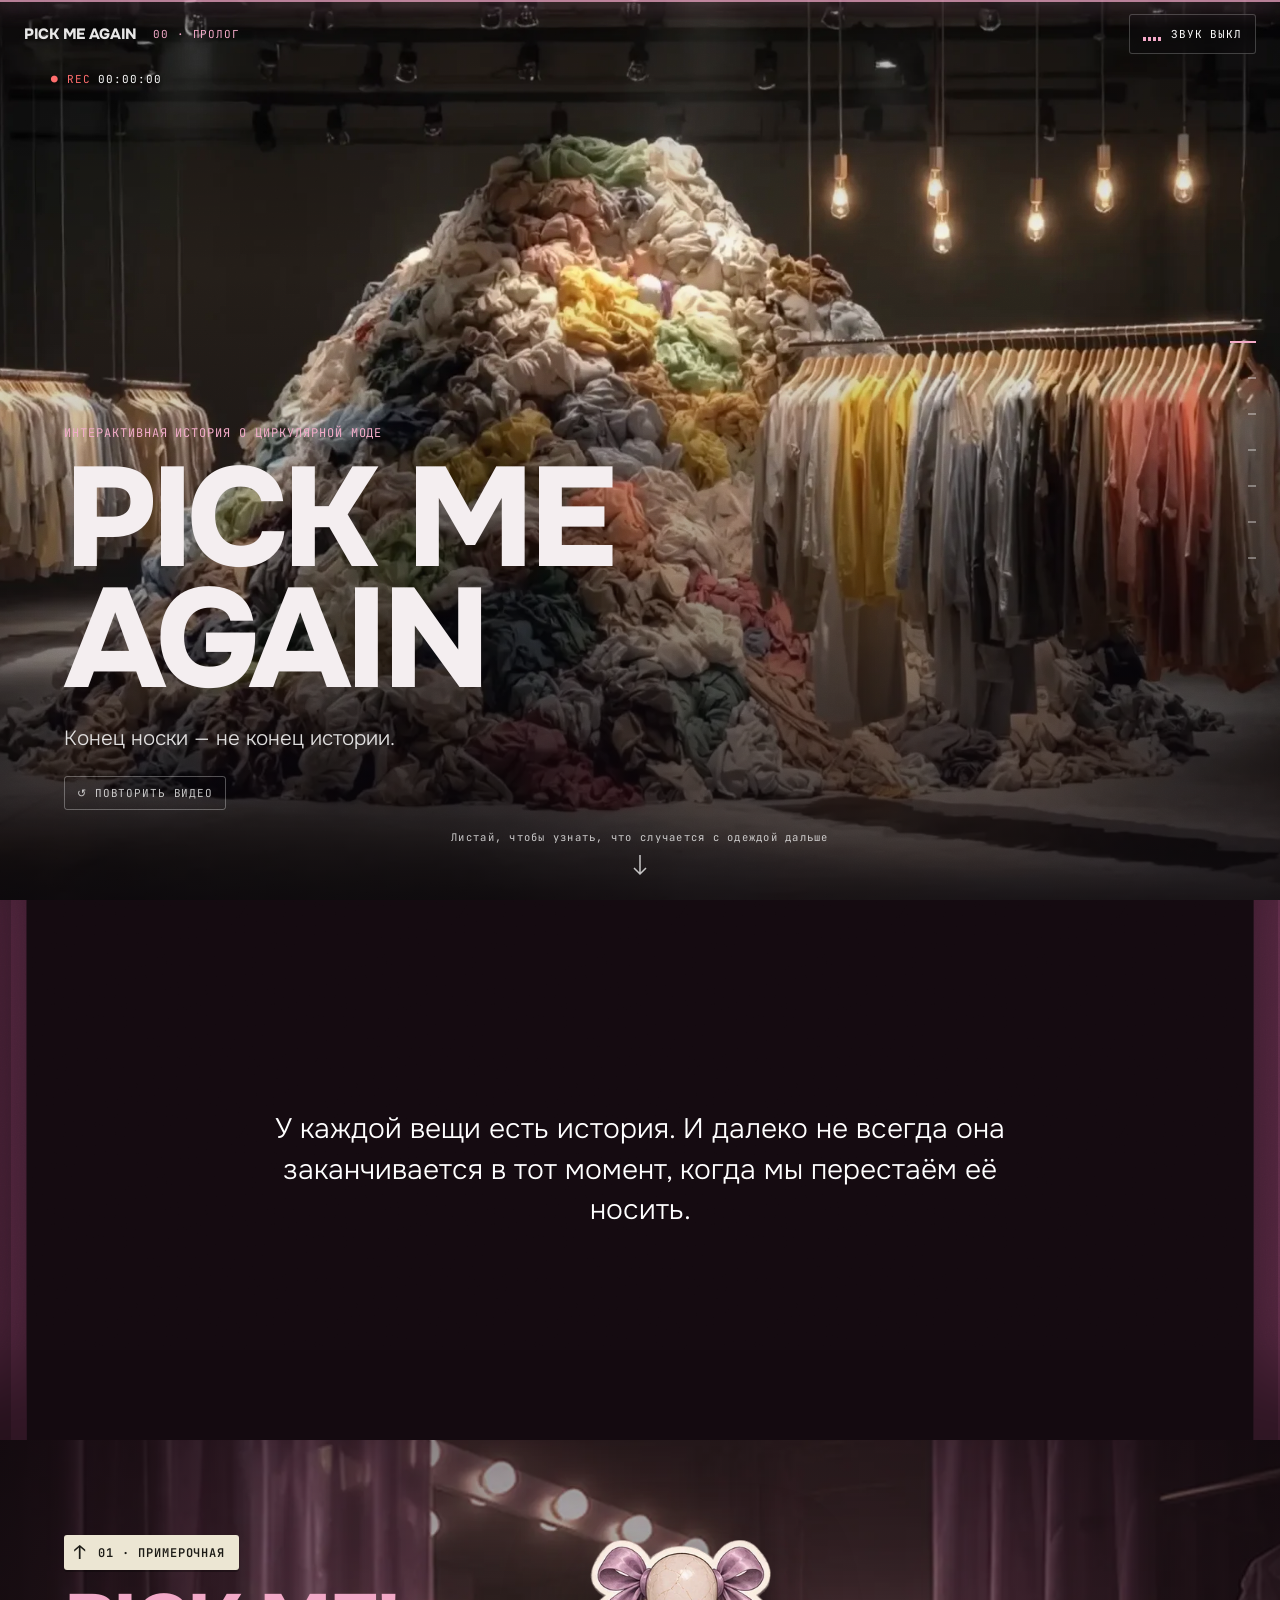
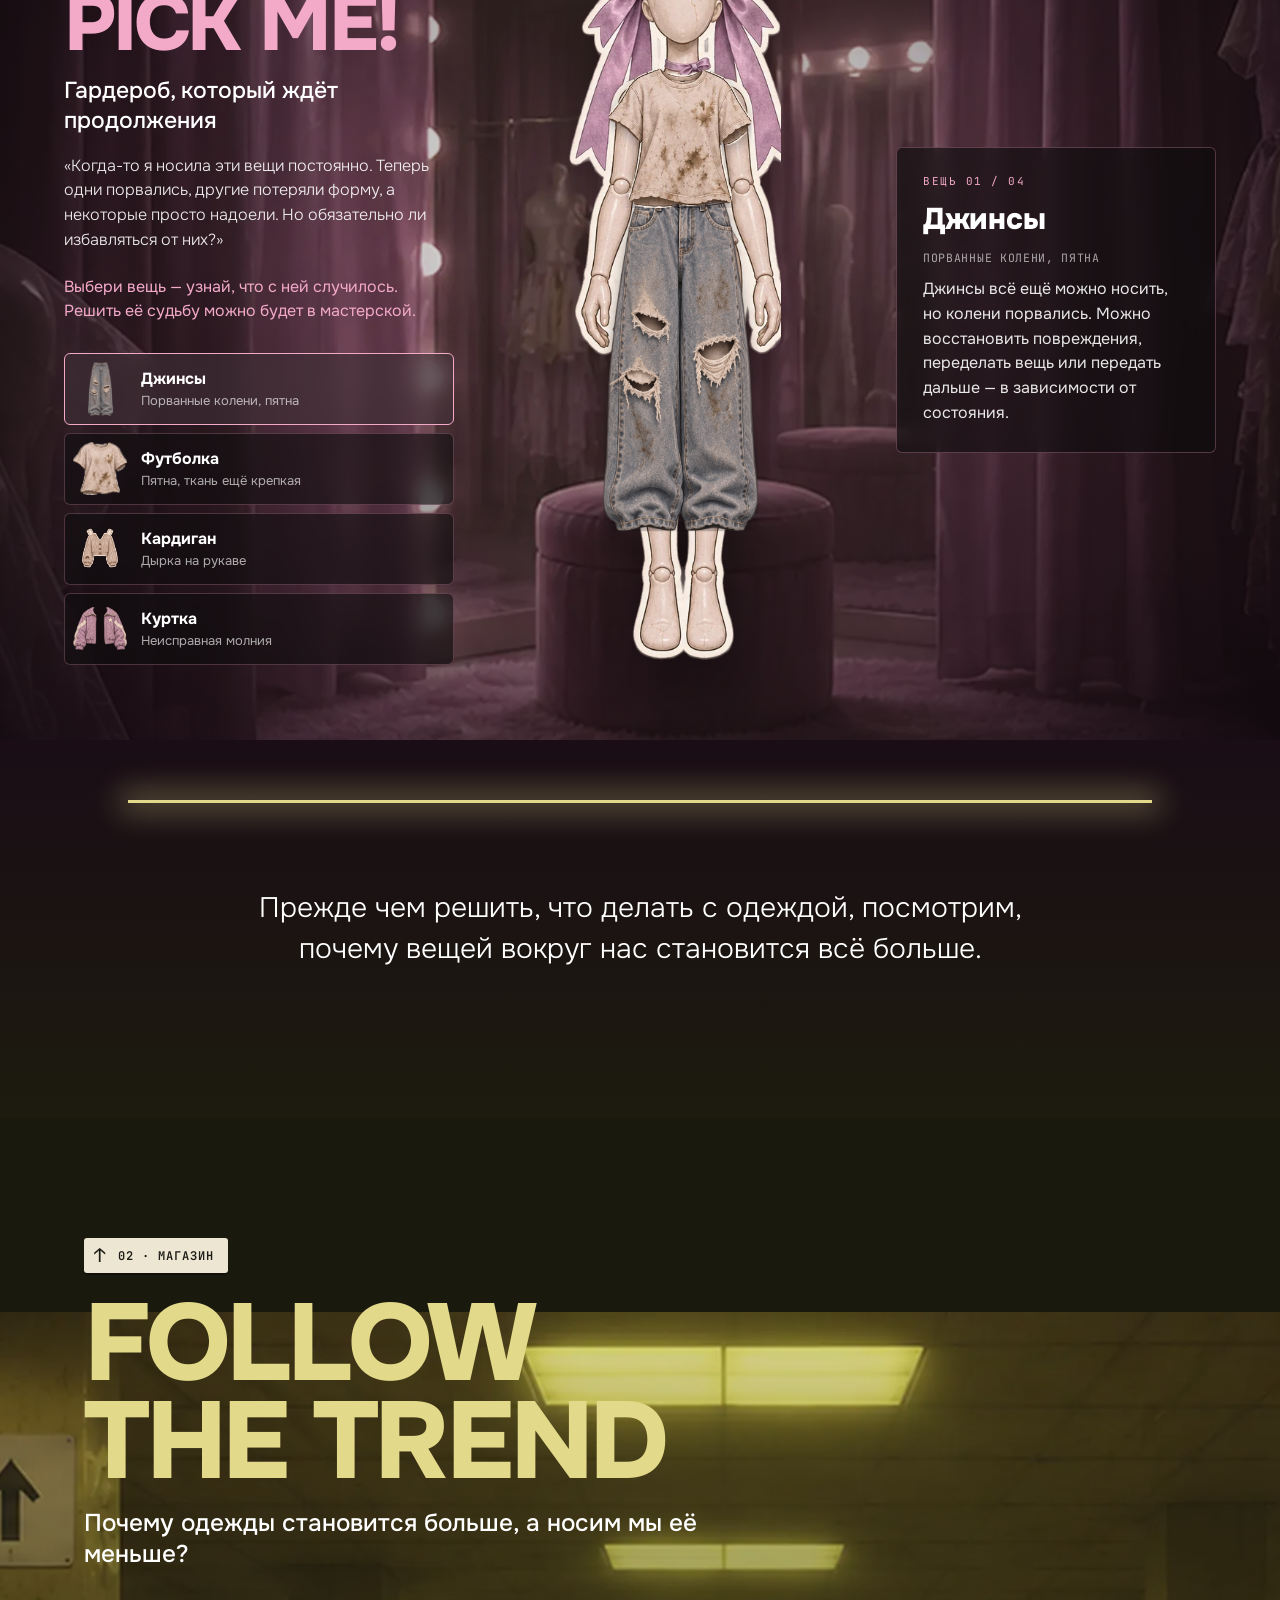
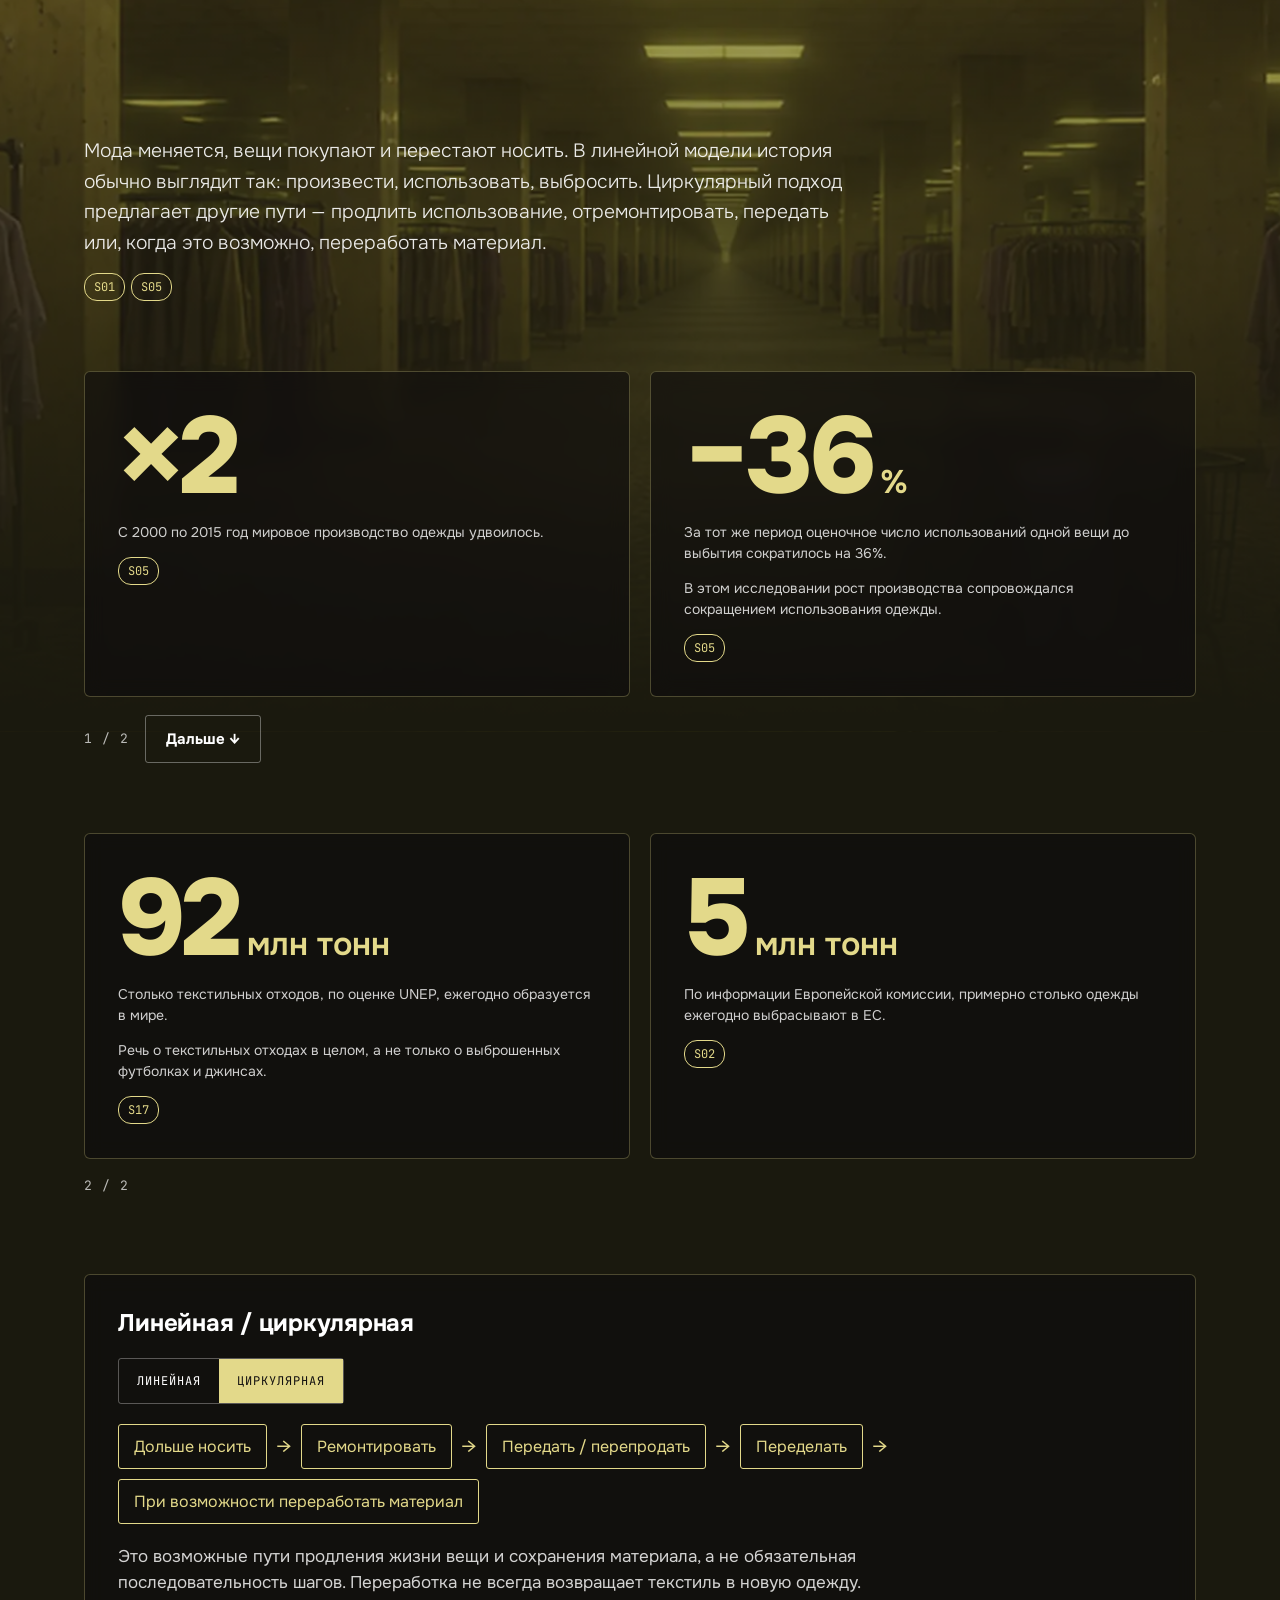
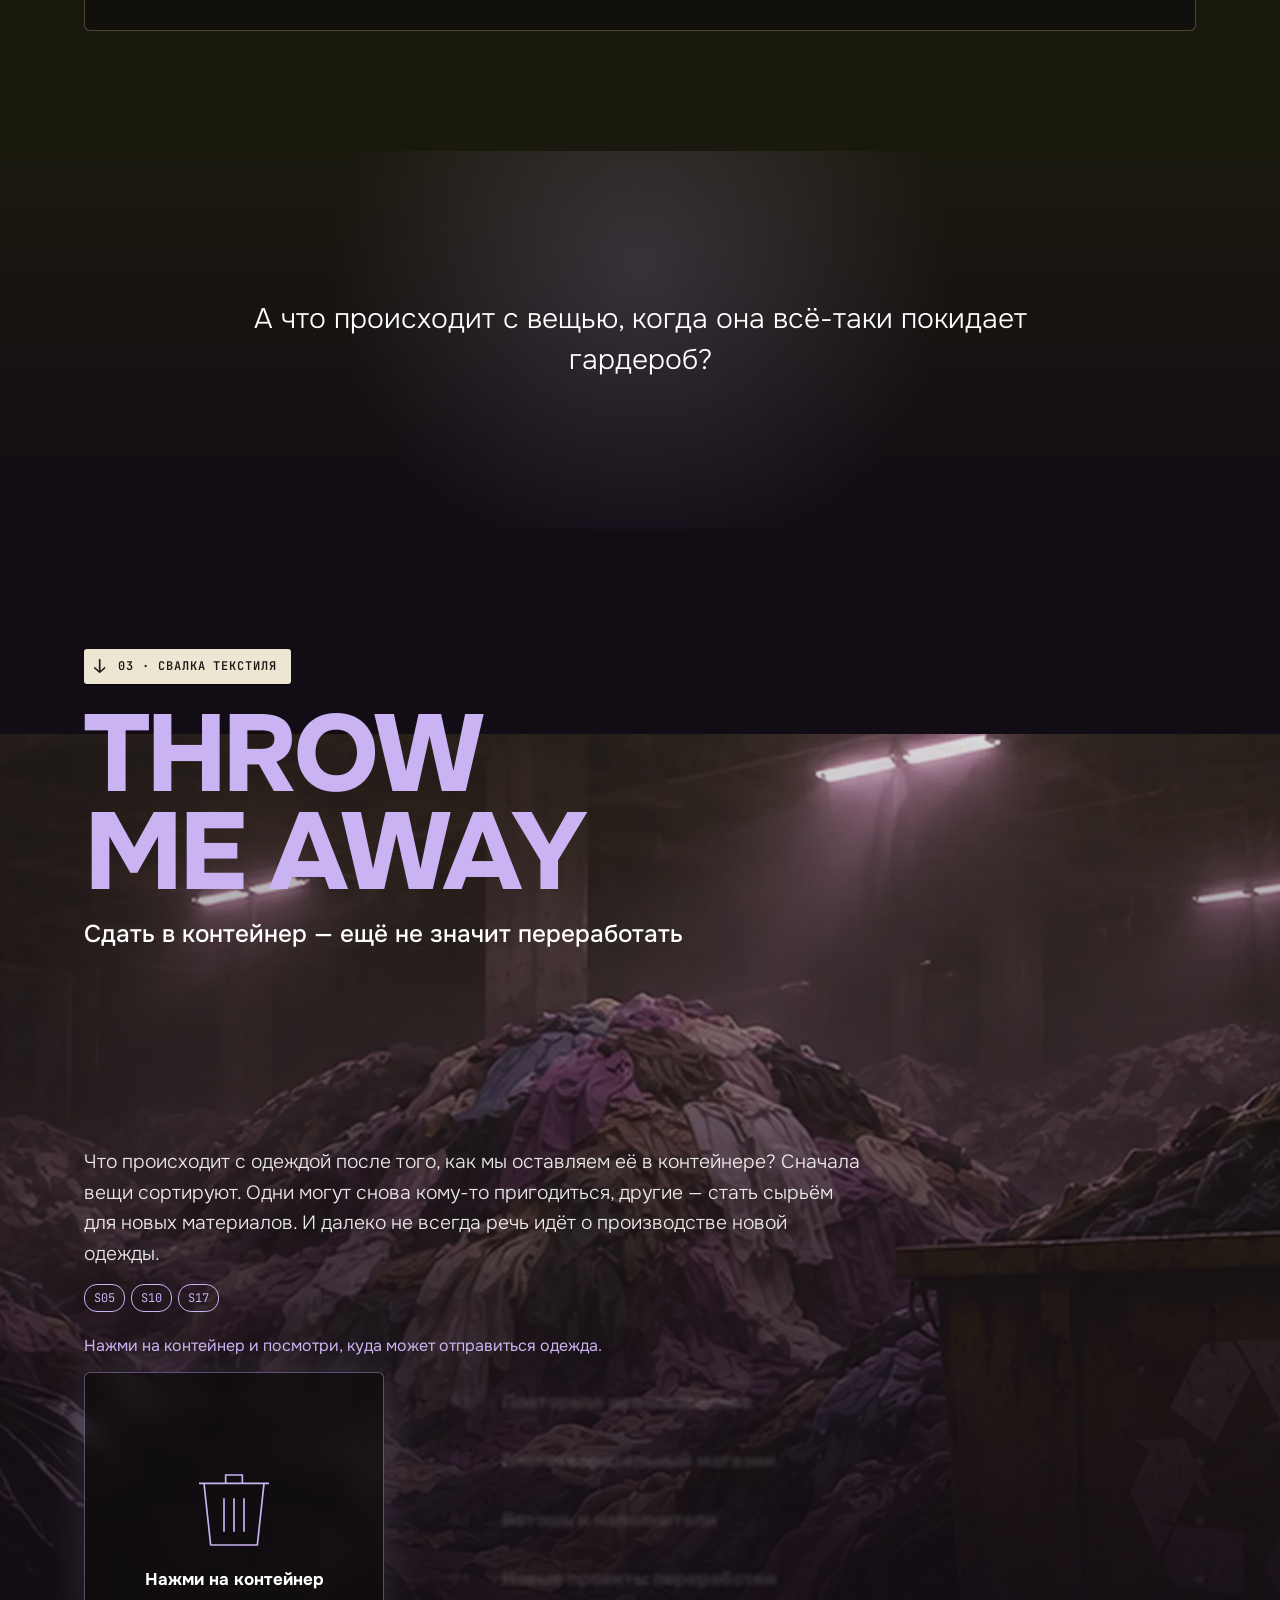
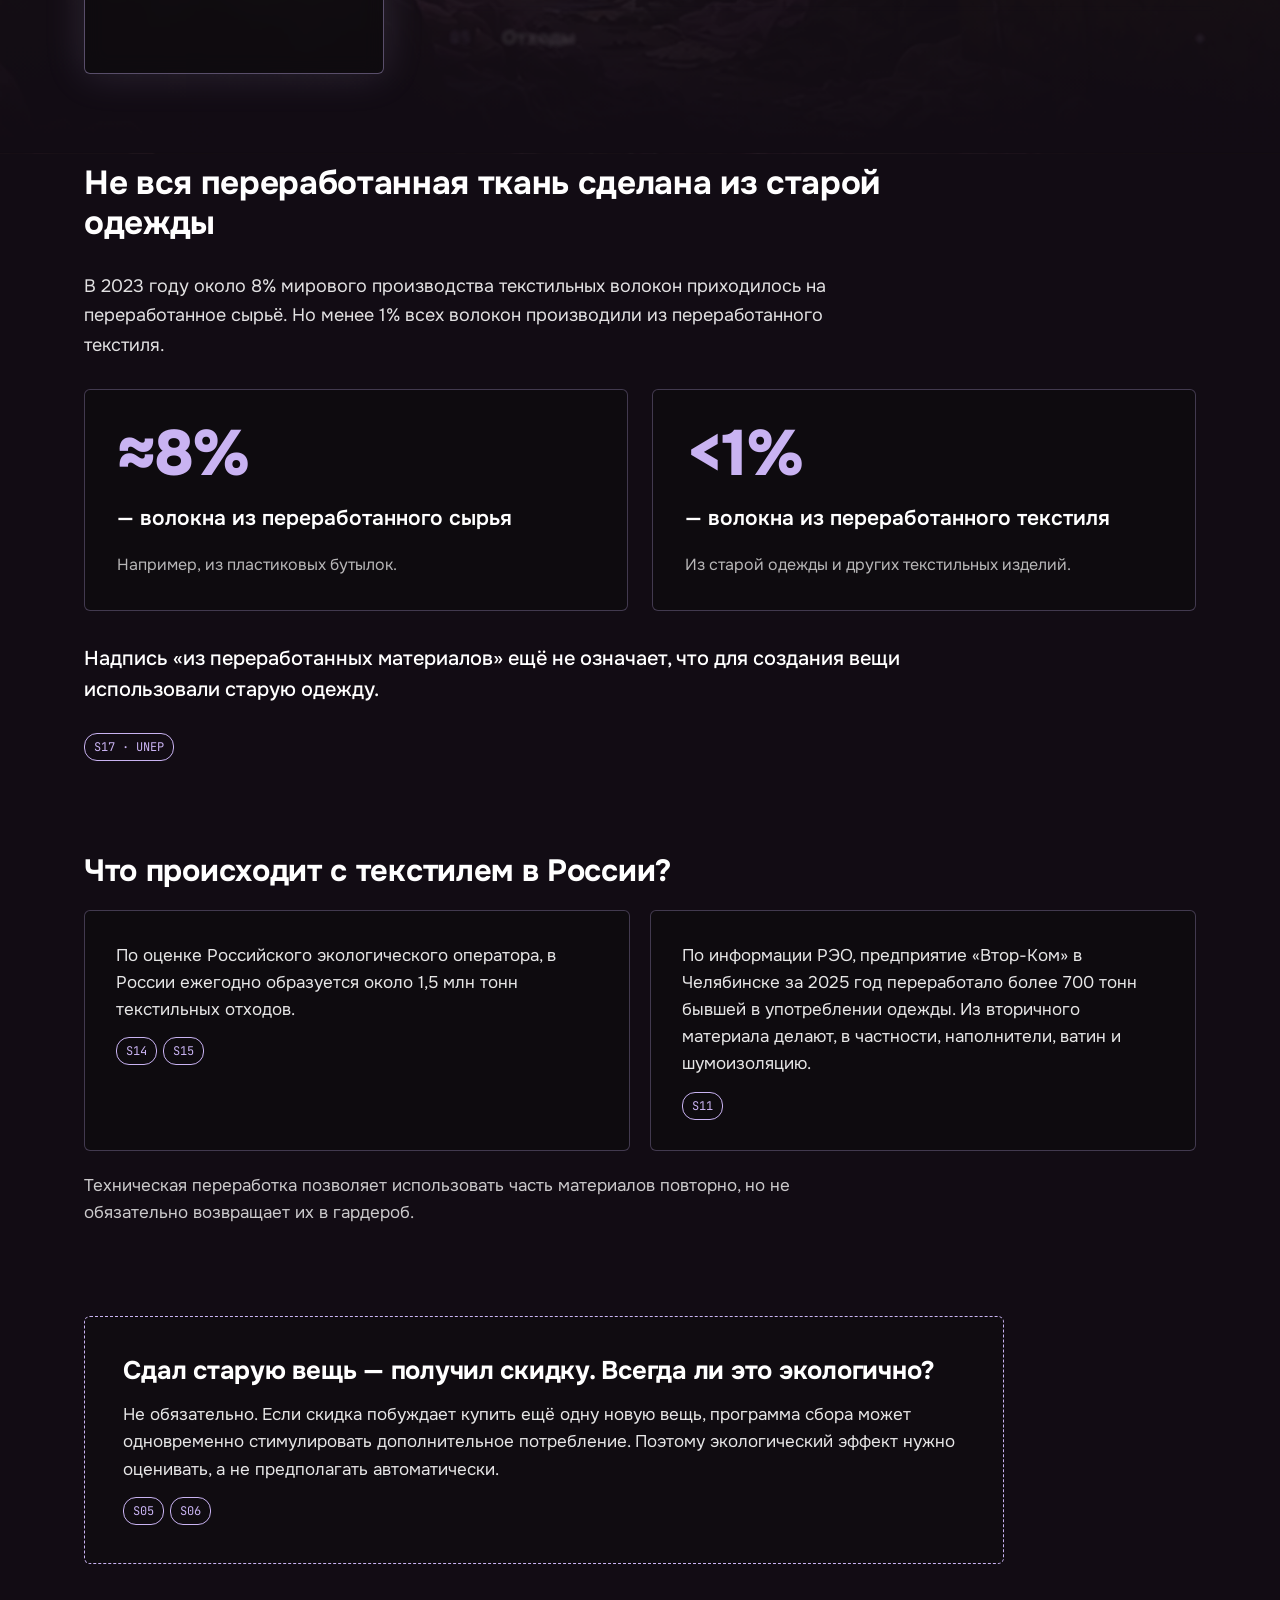
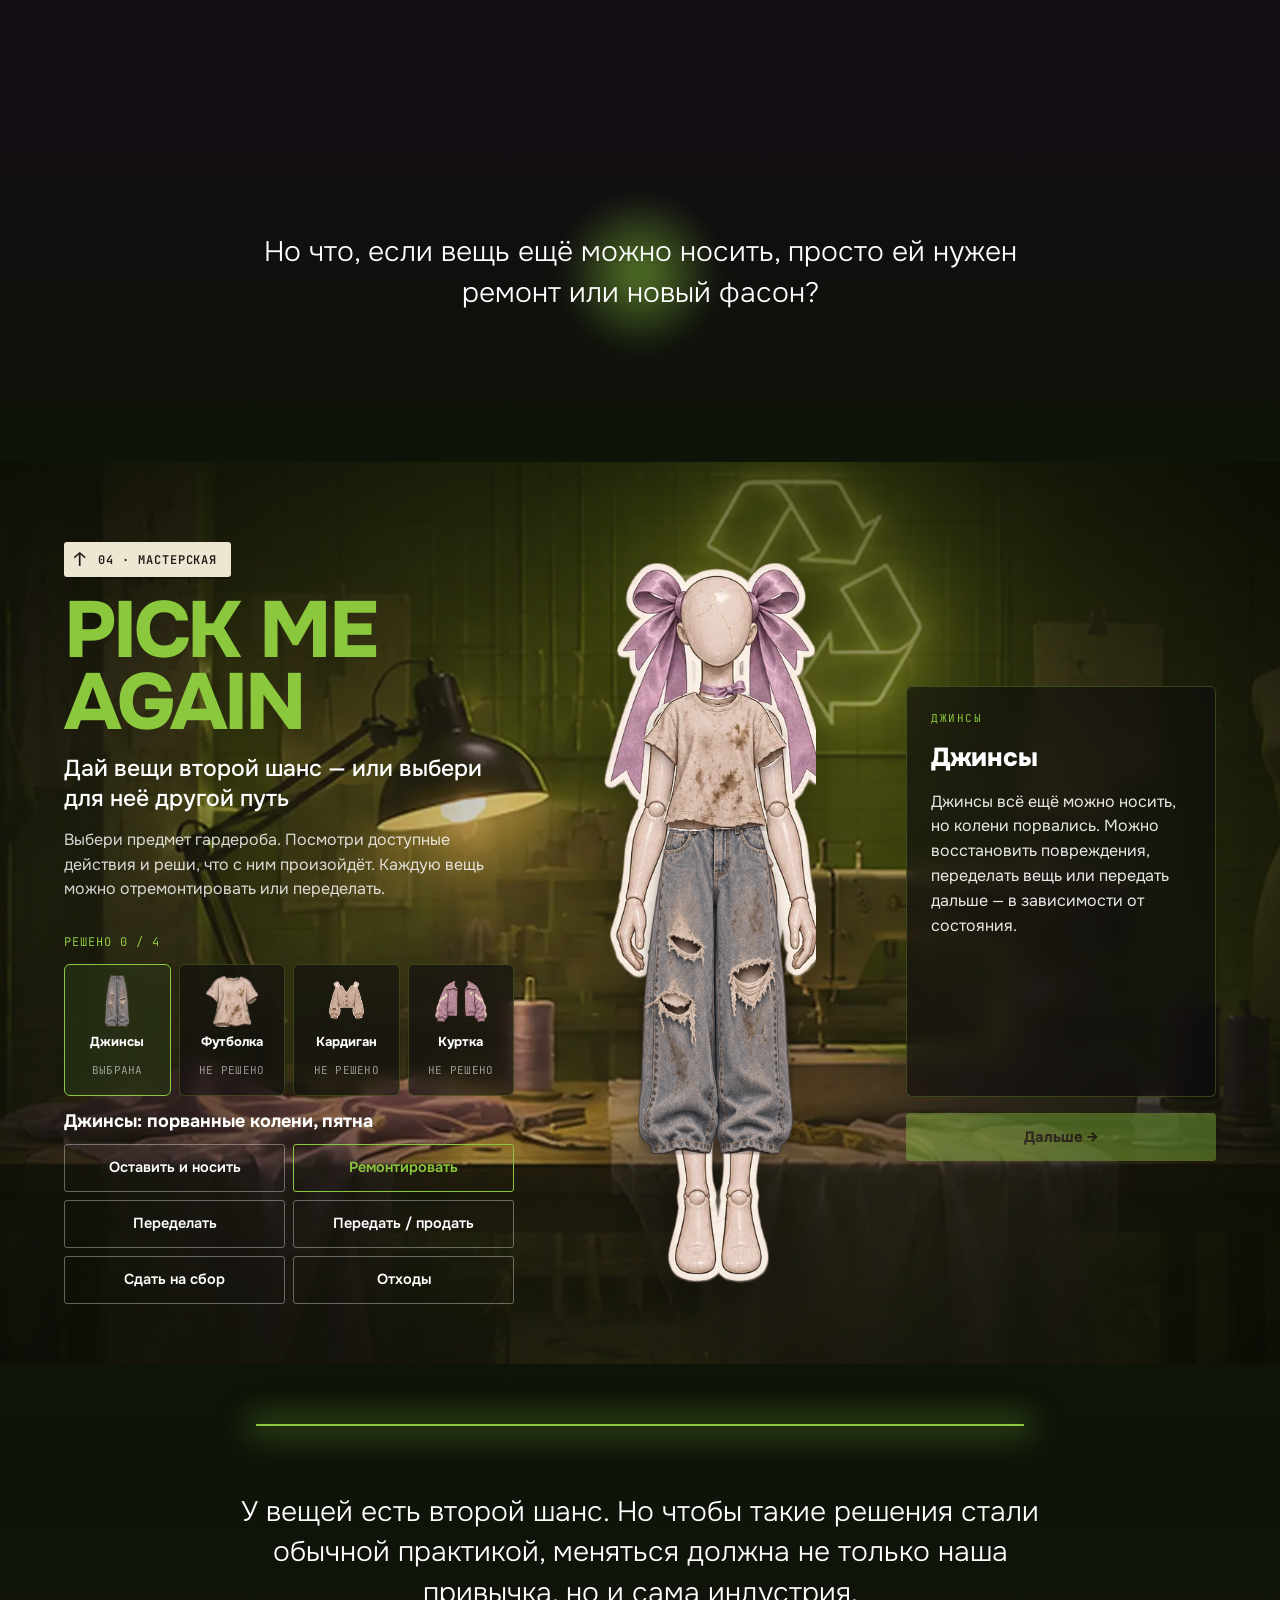
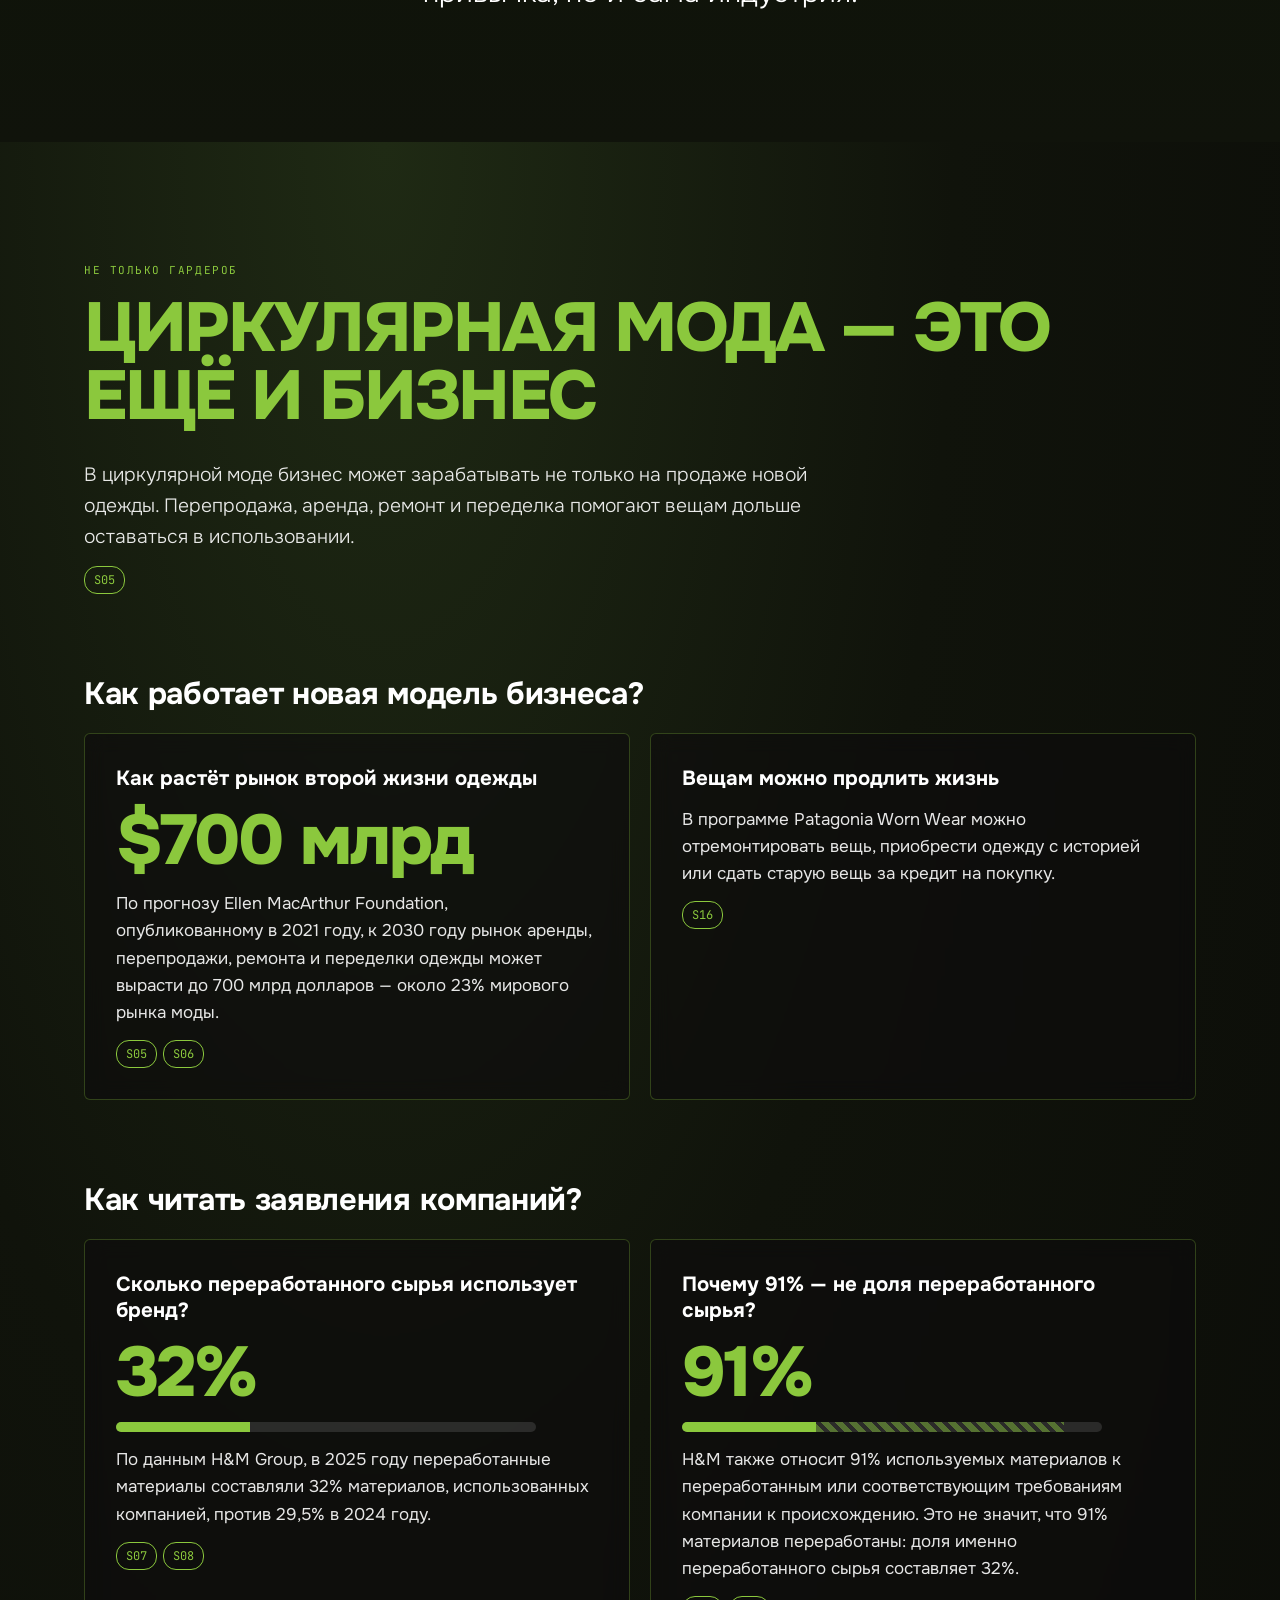
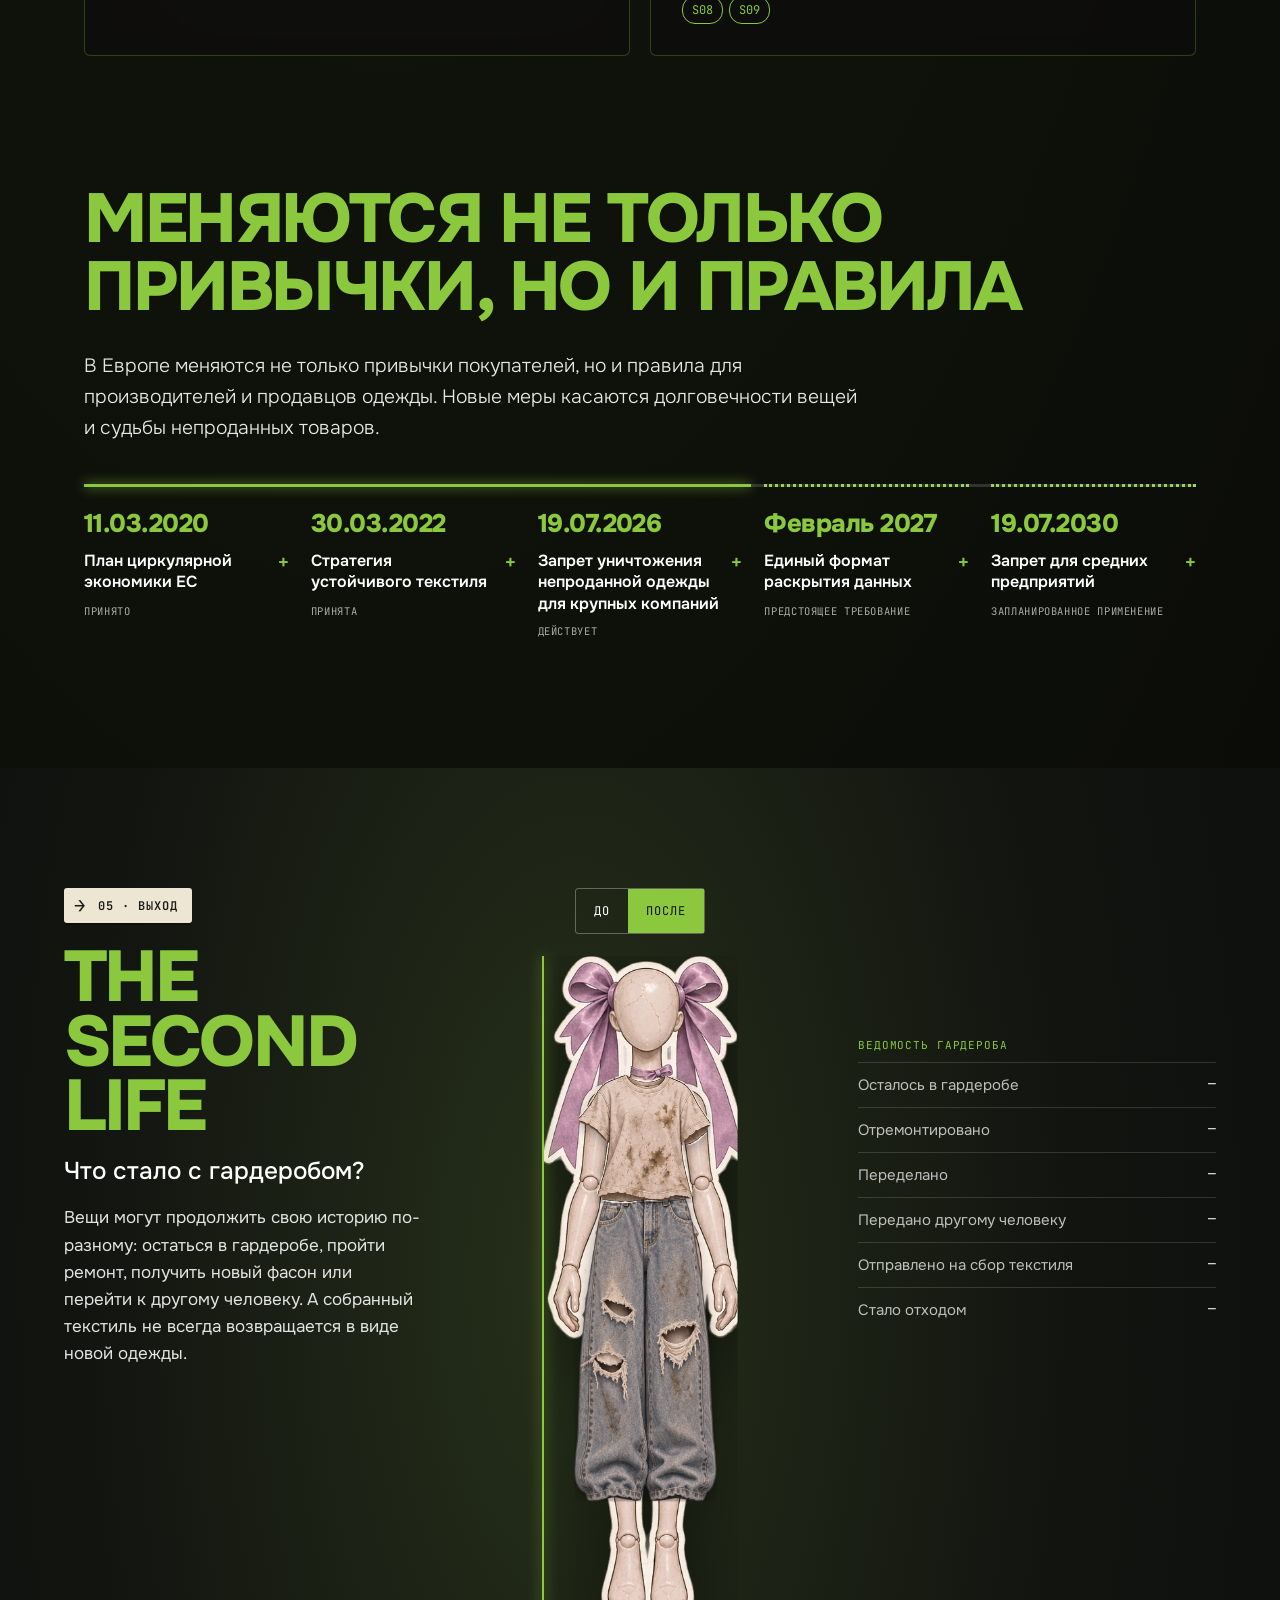
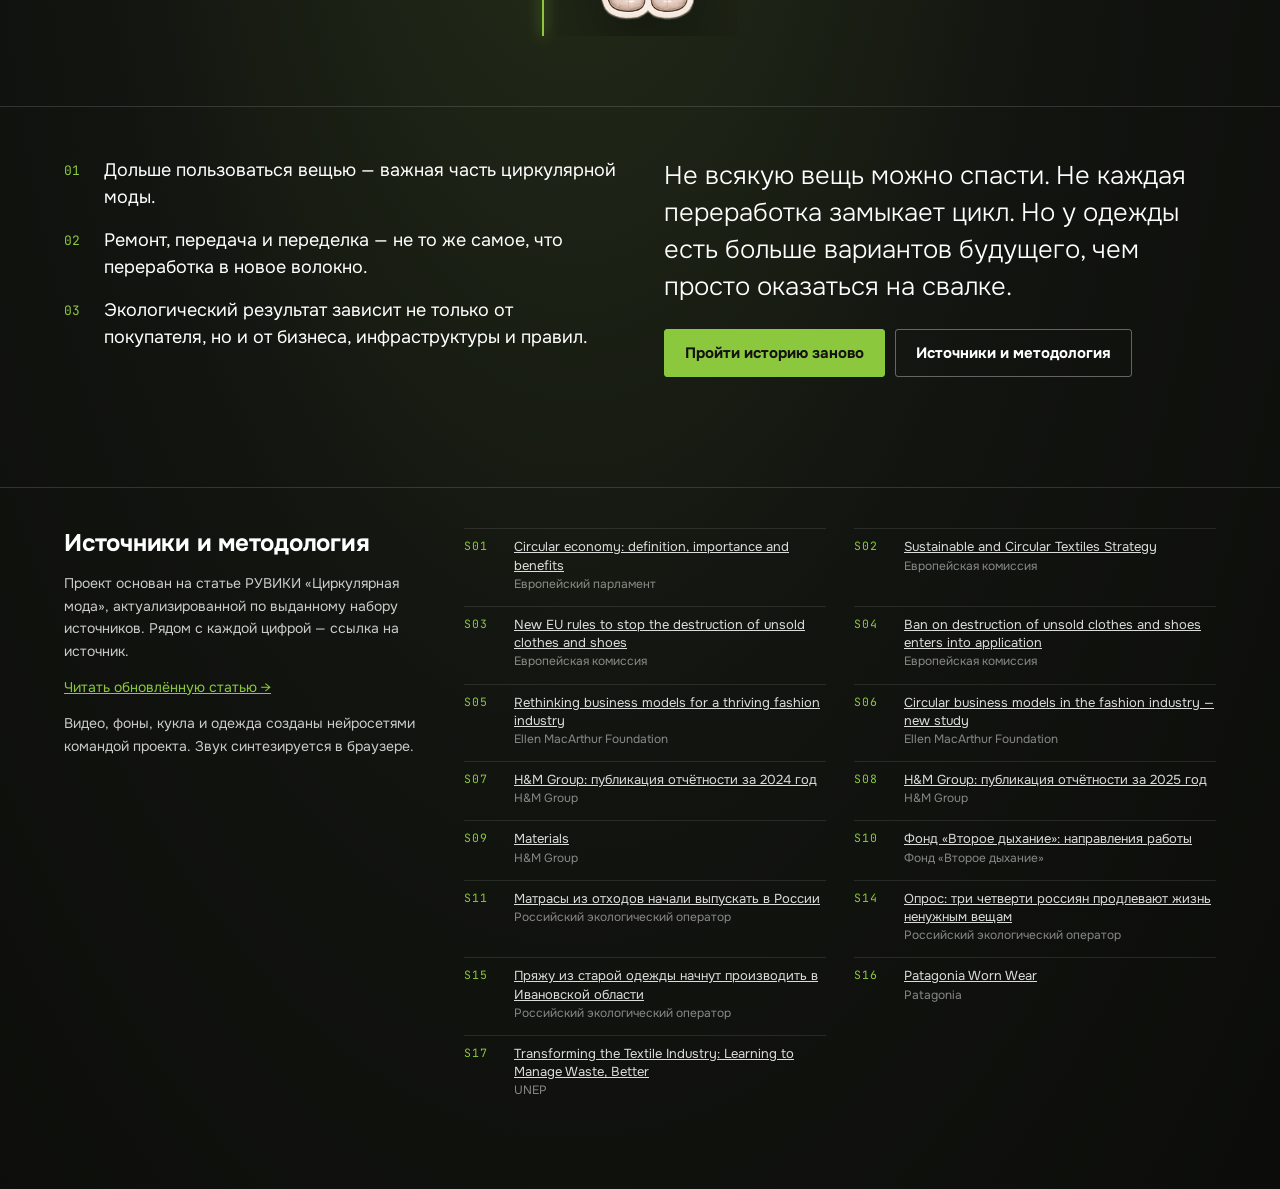
==== index.html @ f29d90a3 "Initial commit" ====
<!doctype html>
<html lang="ru">
<head>
<meta charset="utf-8">
<meta name="viewport" content="width=device-width, initial-scale=1">
<title>PICK ME AGAIN — интерактивная история о циркулярной моде</title>
<meta name="description" content="Интерактивная история о циркулярной моде: что случается с одеждой после того, как мы перестаём её носить.">
<link rel="preconnect" href="https://fonts.googleapis.com">
<link rel="preconnect" href="https://fonts.gstatic.com" crossorigin>
<link href="https://fonts.googleapis.com/css2?family=Onest:wght@300;400;500;600;700;800&family=JetBrains+Mono:wght@400;600&display=swap" rel="stylesheet">
<link rel="stylesheet" href="styles.css?v=de92298a95">
</head>
<body>

<a class="skip" href="#fitting">Пропустить видео</a>
<div class="grain" aria-hidden="true"></div>
<div class="tube" aria-hidden="true"></div>

<nav class="loc-nav" aria-label="Локации">
  <a href="#prologue" data-nav="prologue"><span>00 ПРОЛОГ</span><i></i></a>
  <a href="#fitting" data-nav="fitting"><span>01 PICK ME!</span><i></i></a>
  <a href="#shop" data-nav="shop"><span>02 FOLLOW THE TREND</span><i></i></a>
  <a href="#waste" data-nav="waste"><span>03 THROW ME AWAY</span><i></i></a>
  <a href="#workshop" data-nav="workshop"><span>04 PICK ME AGAIN</span><i></i></a>
  <a href="#industry" data-nav="industry"><span>НЕ ТОЛЬКО ГАРДЕРОБ</span><i></i></a>
  <a href="#final" data-nav="final"><span>05 THE SECOND LIFE</span><i></i></a>
</nav>
<div class="topbar">
  <span class="topbar__logo">PICK ME AGAIN</span>
  <span class="topbar__loc mono" id="topbarLoc">00 · ПРОЛОГ</span>
  <button class="sound" id="soundBtn" aria-pressed="false" aria-label="Включить звук">
    <span class="sound__bars" aria-hidden="true"><i></i><i></i><i></i><i></i></span>
    <span class="mono" id="soundLabel">ЗВУК ВЫКЛ</span>
  </button>
</div>

<!-- всплывающая карточка источника -->
<div class="srcpop" id="srcPop" role="dialog" aria-label="Источник" hidden>
  <span class="mono acc" id="srcPopId"></span>
  <b id="srcPopTitle"></b>
  <span class="dim" id="srcPopPub"></span>
  <a id="srcPopLink" href="#" target="_blank" rel="noopener noreferrer">Открыть источник →</a>
  <button class="srcpop__close" id="srcPopClose" aria-label="Закрыть">×</button>
</div>

<main>

<!-- 00 ПРОЛОГ -->
<section id="prologue" class="loc loc--prologue" data-loc="prologue" data-accent="#F3A9C8" data-label="00 · ПРОЛОГ">
  <div class="prologue__media">
    <video id="prologueVideo" muted playsinline webkit-playsinline autoplay preload="auto" poster="assets/video/first.webp" aria-label="Видеопролог: из горы выброшенной одежды поднимается кукла-манекен">
      <source src="assets/video/prologue.mp4" type="video/mp4">
    </video>
    <img class="prologue__still" src="assets/video/last.webp" alt="" aria-hidden="true">
  </div>
  <div class="prologue__meta mono"><span class="rec">● REC</span> <span id="recTime">00:00:00</span></div>
  <div class="prologue__title">
    <p class="mono kicker">ИНТЕРАКТИВНАЯ ИСТОРИЯ О ЦИРКУЛЯРНОЙ МОДЕ</p>
    <h1>PICK ME<br>AGAIN</h1>
    <p class="lead">Конец носки — не конец истории.</p>
    <button class="replay mono" id="replayBtn">↺ ПОВТОРИТЬ ВИДЕО</button>
  </div>
  <a class="scrolldown mono" href="#fitting">Листай, чтобы узнать, что случается с одеждой дальше
    <svg aria-hidden="true" width="14" height="22" viewBox="0 0 14 22" fill="none" stroke="currentColor" stroke-width="1.5"><path d="M7 1v19M1 14l6 6 6-6"/></svg></a>
</section>

<div class="threshold threshold--curtain" style="--acc:#F3A9C8">
  <div class="curtain curtain--l" aria-hidden="true"></div><div class="curtain curtain--r" aria-hidden="true"></div>
  <p class="band">У каждой вещи есть история. И далеко не всегда она заканчивается в тот момент, когда мы перестаём её носить.</p>
</div>

<!-- 01 ПРИМЕРОЧНАЯ -->
<section id="fitting" class="loc loc--fitting" data-loc="fitting" data-accent="#F3A9C8" data-label="01 · PICK ME!">
  <div class="bg parallax" style="--bg:url('assets/backgrounds/fitting.webp')"></div>
  <div class="loc__inner fitting">
    <div class="fitting__text reveal">
      <div class="sign mono"><b>↑</b> 01 · ПРИМЕРОЧНАЯ</div>
      <h2 class="h-loc">PICK ME!</h2>
      <p class="sub">Гардероб, который ждёт продолжения</p>
      <p class="voice">«Когда-то я носила эти вещи постоянно. Теперь одни порвались, другие потеряли форму, а некоторые просто надоели. Но обязательно ли избавляться от них?»</p>
      <p class="instr">Выбери вещь — узнай, что с ней случилось. Решить её судьбу можно будет в мастерской.</p>
      </div>
    <div class="fitting__doll reveal"><div class="doll" id="dollFitting"></div></div>
    <div class="items fitting__selection reveal" id="fitItems" role="group" aria-label="Вещи гардероба"></div>
    <article class="panel fitting__card reveal" id="fitCard" aria-live="polite"></article>
  </div>
</section>

<div class="threshold threshold--flicker" style="--acc:#E3D98A">
  <p class="band">Прежде чем решить, что делать с одеждой, посмотрим, почему вещей вокруг нас становится всё больше.</p>
</div>

<!-- 02 МАГАЗИН -->
<section id="shop" class="loc loc--shop" data-loc="shop" data-accent="#E3D98A" data-label="02 · FOLLOW THE TREND">
  <div class="bg bg--top parallax" style="--bg:url('assets/backgrounds/shop.webp')"></div>
  <div class="loc__inner">
    <header class="loc__head reveal">
      <div class="sign mono"><b>↑</b> 02 · МАГАЗИН</div>
      <h2 class="h-loc">FOLLOW<br>THE TREND</h2>
      <p class="sub">Почему одежды становится больше, а носим мы её меньше?</p>
    </header>
    <div class="intro reveal">
      <p>Мода меняется, вещи покупают и перестают носить. В линейной модели история обычно выглядит так: произвести, использовать, выбросить. Циркулярный подход предлагает другие пути — продлить использование, отремонтировать, передать или, когда это возможно, переработать материал.</p>
      <div class="sxs"><button class="sx" data-src="S01">S01</button> <button class="sx" data-src="S05">S05</button></div>
    </div>

    <div class="zone" id="zone1">
      <div class="stats2">
        <div class="panel stat reveal">
          <div class="stat__num">×<span class="count" data-to="2">0</span></div>
          <p class="stat__cap">С 2000 по 2015 год мировое производство одежды удвоилось.</p>
          <div class="sxs"><button class="sx" data-src="S05">S05</button></div>
        </div>
        <div class="panel stat reveal">
          <div class="stat__num">−<span class="count" data-to="36">0</span><small>%</small></div>
          <p class="stat__cap">За тот же период оценочное число использований одной вещи до выбытия сократилось на 36%.</p>
          <p class="stat__exp">В этом исследовании рост производства сопровождался сокращением использования одежды.</p>
          <div class="sxs"><button class="sx" data-src="S05">S05</button></div>
        </div>
      </div>
      <div class="stepper reveal"><span class="mono">1 / 2</span><a class="btn btn--ghost" href="#zone2">Дальше ↓</a></div>
    </div>

    <div class="zone" id="zone2">
      <div class="stats2">
        <div class="panel stat reveal">
          <div class="stat__num"><span class="count" data-to="92">0</span><small>млн тонн</small></div>
          <p class="stat__cap">Столько текстильных отходов, по оценке UNEP, ежегодно образуется в мире.</p>
          <p class="stat__exp">Речь о текстильных отходах в целом, а не только о выброшенных футболках и джинсах.</p>
          <div class="sxs"><button class="sx" data-src="S17">S17</button></div>
        </div>
        <div class="panel stat reveal">
          <div class="stat__num"><span class="count" data-to="5">0</span><small>млн тонн</small></div>
          <p class="stat__cap">По информации Европейской комиссии, примерно столько одежды ежегодно выбрасывают в ЕС.</p>
          <div class="sxs"><button class="sx" data-src="S02">S02</button></div>
        </div>
      </div>
      <div class="stepper reveal"><span class="mono">2 / 2</span></div>
    </div>

    <div class="panel model reveal" id="model">
      <h3>Линейная / циркулярная</h3>
      <div class="toggle mono" role="group" aria-label="Модель">
        <button data-model="linear" aria-pressed="false">ЛИНЕЙНАЯ</button>
        <button data-model="circular" aria-pressed="true" class="is-on">ЦИРКУЛЯРНАЯ</button>
      </div>
      <div class="chain chain--linear">
        <span>Произвести</span><i>→</i><span>Использовать</span><i>→</i><span class="end">Выбросить</span>
      </div>
      <div class="chain chain--circular">
        <span>Дольше носить</span><i>→</i><span>Ремонтировать</span><i>→</i><span>Передать / перепродать</span><i>→</i><span>Переделать</span><i>→</i><span>При возможности переработать материал</span>
      </div>
      <p class="model__exp model__exp--linear">В этой схеме вещь после использования становится отходом.</p>
      <p class="model__exp model__exp--circular">Это возможные пути продления жизни вещи и сохранения материала, а не обязательная последовательность шагов. Переработка не всегда возвращает текстиль в новую одежду.</p>
    </div>
  </div>
</section>

<div class="threshold threshold--dark" style="--acc:#C9B3F2">
  <p class="band">А что происходит с вещью, когда она всё-таки покидает гардероб?</p>
</div>

<!-- 03 ОТХОДЫ -->
<section id="waste" class="loc loc--waste" data-loc="waste" data-accent="#C9B3F2" data-label="03 · THROW ME AWAY">
  <div class="bg bg--top parallax" style="--bg:url('assets/backgrounds/waste.webp')"></div>
  <div class="loc__inner">
    <header class="loc__head reveal">
      <div class="sign mono"><b>↓</b> 03 · СВАЛКА ТЕКСТИЛЯ</div>
      <h2 class="h-loc">THROW<br>ME AWAY</h2>
      <p class="sub">Сдать в контейнер — ещё не значит переработать</p>
    </header>
    <div class="intro reveal">
      <p>Что происходит с одеждой после того, как мы оставляем её в контейнере? Сначала вещи сортируют. Одни могут снова кому-то пригодиться, другие — стать сырьём для новых материалов. И далеко не всегда речь идёт о производстве новой одежды.</p>
      <div class="sxs"><button class="sx" data-src="S05">S05</button> <button class="sx" data-src="S10">S10</button> <button class="sx" data-src="S17">S17</button></div>
    </div>

    <p class="instr reveal">Нажми на контейнер и посмотри, куда может отправиться одежда.</p>
    <div class="routes reveal">
      <button class="container panel" id="containerBtn" aria-expanded="false" aria-controls="routeList">
        <svg aria-hidden="true" class="container__icon" viewBox="0 0 120 120" fill="none" stroke="currentColor" stroke-width="2">
          <path class="lid" d="M18 34h84M50 34V24h20v10"/><path d="M24 34l8 74h56l8-74"/><path d="M48 52v40M60 52v40M72 52v40"/>
        </svg>
        <span class="container__label">Нажми на контейнер</span>
      </button>
      <div class="route-list" id="routeList"></div>
    </div>

    <article id="fiberComparison" class="fiber-comparison reveal" aria-labelledby="fiberTitle">
      <h3 id="fiberTitle">Не вся переработанная ткань сделана из старой одежды</h3>
      <p class="fiber-comparison__intro">В 2023 году около 8% мирового производства текстильных волокон приходилось на переработанное сырьё. Но менее 1% всех волокон производили из переработанного текстиля.</p>
      <div class="fiber-comparison__cards">
        <div class="panel fiber-card">
          <h4><span class="fiber-card__number">≈8%</span><span>— волокна из переработанного сырья</span></h4>
          <p>Например, из пластиковых бутылок.</p>
        </div>
        <div class="panel fiber-card">
          <h4><span class="fiber-card__number">&lt;1%</span><span>— волокна из переработанного текстиля</span></h4>
          <p>Из старой одежды и других текстильных изделий.</p>
        </div>
      </div>
      <p class="fiber-comparison__conclusion">Надпись «из переработанных материалов» ещё не означает, что для создания вещи использовали старую одежду.</p>
      <div class="sxs"><button class="sx" data-src="S17" aria-label="Источник UNEP, S17">S17 · UNEP</button></div>
    </article>

    <div class="russia">
      <h3 class="reveal">Что происходит с текстилем в России?</h3>
      <div class="cards2">
        <div class="panel card reveal"><p>По оценке Российского экологического оператора, в России ежегодно образуется около 1,5 млн тонн текстильных отходов.</p><div class="sxs"><button class="sx" data-src="S14">S14</button> <button class="sx" data-src="S15">S15</button></div></div>
        <div class="panel card reveal"><p>По информации РЭО, предприятие «Втор-Ком» в Челябинске за 2025 год переработало более 700 тонн бывшей в употреблении одежды. Из вторичного материала делают, в частности, наполнители, ватин и шумоизоляцию.</p><div class="sxs"><button class="sx" data-src="S11">S11</button></div></div>
      </div>
      <p class="note reveal">Техническая переработка позволяет использовать часть материалов повторно, но не обязательно возвращает их в гардероб.</p>
    </div>

    <article class="discount reveal">
      <h3>Сдал старую вещь — получил скидку. Всегда ли это экологично?</h3>
      <p>Не обязательно. Если скидка побуждает купить ещё одну новую вещь, программа сбора может одновременно стимулировать дополнительное потребление. Поэтому экологический эффект нужно оценивать, а не предполагать автоматически.</p>
      <div class="sxs"><button class="sx" data-src="S05">S05</button> <button class="sx" data-src="S06">S06</button></div>
    </article>
  </div>
</section>

<div class="threshold threshold--green" style="--acc:#8BC83D">
  <p class="band">Но что, если вещь ещё можно носить, просто ей нужен ремонт или новый фасон?</p>
</div>

<!-- 04 МАСТЕРСКАЯ -->
<section id="workshop" class="loc loc--workshop" data-loc="workshop" data-accent="#8BC83D" data-label="04 · PICK ME AGAIN">
  <div class="bg parallax" style="--bg:url('assets/backgrounds/workshop.webp')"></div>
  <div class="loc__inner workshop">
    <div class="workshop__left">
      <div class="sign mono reveal"><b>↑</b> 04 · МАСТЕРСКАЯ</div>
      <h2 class="h-loc reveal">PICK ME<br>AGAIN</h2>
      <p class="sub reveal">Дай вещи второй шанс — или выбери для неё другой путь</p>
      <p class="instr-d reveal">Выбери предмет гардероба. Посмотри доступные действия и реши, что с ним произойдёт. Каждую вещь можно отремонтировать или переделать.</p>
    </div>
    <div class="workshop__doll">
      <div class="doll" id="dollWorkshop"></div>
      <svg class="stitch" id="stitch" viewBox="0 0 300 300" aria-hidden="true"><path d="M20 150 C 80 60, 220 240, 280 150"/></svg>
    </div>
    <div class="workshop__selection">
      <p class="mono acc progress reveal" id="progress">РЕШЕНО 0 / 4</p>
      <div class="w-items reveal" id="wItems" role="group" aria-label="Выбери вещь"></div>
      <div class="w-actions reveal">
        <b id="wTitle"></b>
        <div class="actions" id="wActions"></div>
      </div>
    </div>
    <div class="workshop__result">
      <article class="panel w-card" id="wCard" aria-live="polite"></article>
      <button class="btn btn--acc next-item" id="nextItemBtn" disabled>Дальше →</button>
    </div>
  </div>
</section>

<div class="threshold threshold--green2" style="--acc:#8BC83D">
  <p class="band">У вещей есть второй шанс. Но чтобы такие решения стали обычной практикой, меняться должна не только наша привычка, но и сама индустрия.</p>
</div>

<!-- НЕ ТОЛЬКО ГАРДЕРОБ -->
<section id="industry" class="loc loc--industry" data-loc="industry" data-accent="#8BC83D" data-label="НЕ ТОЛЬКО ГАРДЕРОБ">
  <div class="loc__inner">
    <p class="mono acc kick reveal">НЕ ТОЛЬКО ГАРДЕРОБ</p>
    <h2 class="h-sci reveal">Циркулярная мода — это ещё и бизнес</h2>
    <div class="intro reveal">
      <p>В циркулярной моде бизнес может зарабатывать не только на продаже новой одежды. Перепродажа, аренда, ремонт и переделка помогают вещам дольше оставаться в использовании.</p>
      <div class="sxs"><button class="sx" data-src="S05">S05</button></div>
    </div>

    <h3 class="spread reveal">Как работает новая модель бизнеса?</h3>
    <div class="cards2">
      <article class="panel card reveal"><h4>Как растёт рынок второй жизни одежды</h4><div class="card__big">$<span class="count" data-to="700">0</span> млрд</div><p>По прогнозу Ellen MacArthur Foundation, опубликованному в 2021 году, к 2030 году рынок аренды, перепродажи, ремонта и переделки одежды может вырасти до 700 млрд долларов — около 23% мирового рынка моды.</p><div class="sxs"><button class="sx" data-src="S05">S05</button> <button class="sx" data-src="S06">S06</button></div></article>
      <article class="panel card reveal"><h4>Вещам можно продлить жизнь</h4><p>В программе Patagonia Worn Wear можно отремонтировать вещь, приобрести одежду с историей или сдать старую вещь за кредит на покупку.</p><div class="sxs"><button class="sx" data-src="S16">S16</button></div></article>
    </div>

    <h3 class="spread reveal">Как читать заявления компаний?</h3>
    <div class="cards2">
      <article class="panel card reveal"><h4>Сколько переработанного сырья использует бренд?</h4><div class="card__big"><span class="count" data-to="32">0</span>%</div><div class="bar" aria-hidden="true"><i style="--w:32%"></i></div><p>По данным H&amp;M Group, в 2025 году переработанные материалы составляли 32% материалов, использованных компанией, против 29,5% в 2024 году.</p><div class="sxs"><button class="sx" data-src="S07">S07</button> <button class="sx" data-src="S08">S08</button></div></article>
      <article class="panel card reveal"><h4>Почему 91% — не доля переработанного сырья?</h4><div class="card__big"><span class="count" data-to="91">0</span>%</div><div class="bar bar--split" aria-hidden="true"><i style="--w:32%"></i><b style="--w:59%"></b></div><p>H&amp;M также относит 91% используемых материалов к переработанным или соответствующим требованиям компании к происхождению. Это не значит, что 91% материалов переработаны: доля именно переработанного сырья составляет 32%.</p><div class="sxs"><button class="sx" data-src="S08">S08</button> <button class="sx" data-src="S09">S09</button></div></article>
    </div>

    <h2 class="h-sci h-sci--2 reveal">Меняются не только привычки, но и правила</h2>
    <div class="intro reveal"><p>В Европе меняются не только привычки покупателей, но и правила для производителей и продавцов одежды. Новые меры касаются долговечности вещей и судьбы непроданных товаров.</p></div>
    <div class="timeline reveal" id="timeline">
      <div class="tl__track" aria-hidden="true"><i class="tl__fill"></i></div>
      <div class="tl__items" id="tlItems"></div>
    </div>
  </div>
</section>

<!-- 05 ФИНАЛ -->
<section id="final" class="loc loc--final" data-loc="final" data-accent="#8BC83D" data-label="05 · THE SECOND LIFE">
  <div class="loc__inner final">
    <div class="final__head reveal">
      <div class="sign mono"><b>→</b> 05 · ВЫХОД</div>
      <h2 class="h-loc">THE SECOND<br>LIFE</h2>
      <p class="sub">Что стало с гардеробом?</p>
      <p class="final__text">Вещи могут продолжить свою историю по-разному: остаться в гардеробе, пройти ремонт, получить новый фасон или перейти к другому человеку. А собранный текстиль не всегда возвращается в виде новой одежды.</p>
    </div>
    <div class="ba reveal">
      <div class="toggle mono" role="group" aria-label="До и после">
        <button id="baBefore" aria-pressed="false">ДО</button>
        <button id="baAfter" aria-pressed="true" class="is-on">ПОСЛЕ</button>
      </div>
      <div class="ba__frame" id="ba" style="--split:0%">
        <div class="ba__layer ba__before"><div class="doll" id="dollBefore"></div></div>
        <div class="ba__layer ba__after"><div class="doll" id="dollAfter"></div></div>
        <div class="ba__handle" aria-hidden="true"></div>
        <input class="ba__range" id="baRange" type="range" min="0" max="100" value="0" aria-label="Сравнить до и после">
      </div>
    </div>
    <section class="ledger reveal" aria-label="Ведомость гардероба">
      <p class="mono acc">ВЕДОМОСТЬ ГАРДЕРОБА</p>
      <div id="ledger"></div>
    </section>
  </div>
  <div class="loc__inner final2 reveal">
    <ol class="concl">
      <li>Дольше пользоваться вещью — важная часть циркулярной моды.</li>
      <li>Ремонт, передача и переделка — не то же самое, что переработка в новое волокно.</li>
      <li>Экологический результат зависит не только от покупателя, но и от бизнеса, инфраструктуры и правил.</li>
    </ol>
    <div>
      <p class="finale">Не всякую вещь можно спасти. Не каждая переработка замыкает цикл. Но у одежды есть больше вариантов будущего, чем просто оказаться на свалке.</p>
      <div class="final__btns">
        <button class="btn btn--acc" id="restartBtn">Пройти историю заново</button>
        <a class="btn" href="#sources">Источники и методология</a>
      </div>
    </div>
  </div>

  <div class="loc__inner sources reveal" id="sources">
    <div class="sources__about">
      <h3>Источники и методология</h3>
      <p>Проект основан на статье РУВИКИ «Циркулярная мода», актуализированной по выданному набору источников. Рядом с каждой цифрой — ссылка на источник.</p>
      <p><a class="link" href="article.html" target="_blank" rel="noopener">Читать обновлённую статью →</a></p>
      <p class="dim small">Видео, фоны, кукла и одежда созданы нейросетями командой проекта. Звук синтезируется в браузере.</p>
    </div>
    <ol class="src-list" id="srcList"></ol>
  </div>
</section>

</main>
<script src="script.js?v=b52df7b61d"></script>
</body>
</html>
---- styles.css ----
/* PICK ME AGAIN — styles */
:root{
  --pink:#F3A9C8; --yellow:#E3D98A; --lilac:#C9B3F2; --green:#8BC83D; --ink:#141210;
  --graphite:#24251F; --sign:#ece6d3;
  --acc:var(--pink);
  --font:'Onest',system-ui,-apple-system,'Segoe UI',sans-serif;
  --mono:'JetBrains Mono',ui-monospace,SFMono-Regular,Menlo,monospace;
}
*{box-sizing:border-box}
html{scroll-behavior:smooth;background:#0d0b0c}
body{margin:0;font-family:var(--font);color:#fff;background:#0d0b0c;-webkit-font-smoothing:antialiased;overflow-x:hidden}
img{max-width:100%}
a{color:inherit}
button{font:inherit;color:inherit}
:focus-visible{outline:2px solid var(--acc);outline-offset:3px}
.mono{font-family:var(--mono);letter-spacing:.08em}
.dim{color:rgba(255,255,255,.62)}
.small{font-size:13px;line-height:1.55}
.acc{color:var(--acc)}
.skip{position:fixed;left:12px;top:-60px;z-index:100;background:var(--sign);color:var(--ink);padding:10px 14px;border-radius:3px}
.skip:focus{top:12px}

/* global layers */
.grain{position:fixed;inset:-50%;z-index:60;pointer-events:none;opacity:.10;mix-blend-mode:overlay;
  background-image:url("data:image/svg+xml;utf8,<svg xmlns='http://www.w3.org/2000/svg' width='220' height='220'><filter id='n'><feTurbulence type='fractalNoise' baseFrequency='.9' numOctaves='2' stitchTiles='stitch'/><feColorMatrix type='saturate' values='0'/></filter><rect width='100%' height='100%' filter='url(%23n)'/></svg>");
  animation:grain 1.2s steps(6) infinite}
@keyframes grain{0%{transform:translate(0,0)}20%{transform:translate(-3%,2%)}40%{transform:translate(2%,-3%)}60%{transform:translate(-2%,-1%)}80%{transform:translate(3%,3%)}100%{transform:translate(0,0)}}
.tube{position:fixed;left:0;right:0;top:0;height:2px;z-index:70;background:var(--acc);box-shadow:0 0 22px 5px color-mix(in srgb,var(--acc) 40%,transparent);opacity:.75;transition:background .8s,box-shadow .8s;animation:tube 7s infinite}
@keyframes tube{0%,91%,100%{opacity:.75}92%{opacity:.15}93%{opacity:.8}94.5%{opacity:.2}95.5%{opacity:.75}}

.topbar{position:fixed;left:0;right:0;top:0;z-index:65;display:flex;align-items:center;gap:16px;padding:14px 24px;pointer-events:none}
.topbar>*{pointer-events:auto}
.topbar__logo{font-weight:800;letter-spacing:-.02em;font-size:15px;opacity:.9}
.topbar__loc{font-size:11px;color:var(--acc);transition:color .6s}
.sound{margin-left:auto;display:flex;align-items:center;gap:10px;background:rgba(14,12,14,.55);backdrop-filter:blur(8px);border:1px solid rgba(255,255,255,.22);border-radius:3px;padding:9px 13px;cursor:pointer;font-size:11px;min-height:40px}
.sound__bars{display:flex;gap:2px;align-items:flex-end;height:14px}
.sound__bars i{width:3px;height:4px;background:var(--acc);transition:height .2s}
.sound[aria-pressed="true"] .sound__bars i{animation:bars .9s ease-in-out infinite}
.sound[aria-pressed="true"] .sound__bars i:nth-child(2){animation-delay:.15s}.sound[aria-pressed="true"] .sound__bars i:nth-child(3){animation-delay:.3s}.sound[aria-pressed="true"] .sound__bars i:nth-child(4){animation-delay:.45s}
@keyframes bars{0%,100%{height:3px}50%{height:14px}}

.loc-nav{position:fixed;right:24px;top:50%;transform:translateY(-50%);z-index:65;display:flex;flex-direction:column;gap:12px}
.loc-nav a{display:flex;align-items:center;justify-content:flex-end;gap:10px;text-decoration:none;font-family:var(--mono);font-size:10.5px;letter-spacing:.08em;color:rgba(255,255,255,.45);transition:color .3s}
.loc-nav a span{opacity:0;transform:translateX(6px);transition:.3s}
.loc-nav:hover a span{opacity:1;transform:none}
.loc-nav:hover{background:rgba(10,8,10,.7);backdrop-filter:blur(8px);padding:12px;margin:-12px;border-radius:6px}
.loc-nav a i{width:8px;height:2px;background:rgba(255,255,255,.35);transition:.3s}
.loc-nav a.is-on{color:var(--acc)}.loc-nav a.is-on i{width:26px;background:var(--acc)}

/* sections */
.loc{position:relative;overflow:hidden}
.bg{position:absolute;inset:-8% 0;background:var(--bg) center/cover no-repeat;will-change:transform;z-index:0}
.bg--top{inset:0 0 auto 0;height:min(110vh,980px);background-position:top center}
.loc__inner{position:relative;z-index:2;max-width:1240px;margin:0 auto;padding:0 clamp(20px,5vw,72px)}
.sign{display:inline-flex;align-items:center;gap:12px;padding:8px 14px 8px 10px;background:var(--sign);color:#1c1b16;border-radius:3px;box-shadow:0 2px 0 rgba(0,0,0,.3);font-size:12px;font-weight:600}
.sign b{font-size:19px;line-height:1}
.h-loc{margin:22px 0 0;font-size:clamp(56px,8.5vw,112px);line-height:.9;font-weight:800;letter-spacing:-.04em;text-transform:uppercase;color:var(--acc)}
.lead{font-size:clamp(17px,1.6vw,21px);font-weight:300;line-height:1.5;color:rgba(255,255,255,.86);max-width:560px;margin:22px 0 0}
.kicker{font-size:12px;color:var(--acc);margin:0 0 16px}
.panel{background:rgba(14,12,14,.62);backdrop-filter:blur(10px);-webkit-backdrop-filter:blur(10px);border:1px solid color-mix(in srgb,var(--acc) 28%,transparent);border-radius:6px}
.src{font-family:var(--mono);font-size:.82em;color:var(--acc);text-decoration:none;white-space:nowrap}
.src:hover{text-decoration:underline}
h3{font-size:24px;font-weight:700;margin:0;letter-spacing:-.01em}
.subhead{margin-top:90px}

/* reveal */
.reveal{opacity:0;transform:translateY(28px);transition:opacity .9s ease,transform .9s cubic-bezier(.2,.7,.2,1)}
.reveal.is-in{opacity:1;transform:none}

/* thresholds (transitions) */
.threshold{position:relative;height:42vh;min-height:260px;display:grid;place-items:center;overflow:hidden;z-index:3}
.threshold span{font-size:12px;color:rgba(255,255,255,.55);text-align:center;padding:0 20px}
.threshold--curtain{background:#140a10;height:60vh}
.curtain{position:absolute;top:0;bottom:0;width:51%;background:repeating-linear-gradient(90deg,#5b2a45 0 24px,#6e3454 24px 40px,#4a2238 40px 58px);box-shadow:inset 0 -60px 80px rgba(0,0,0,.5);transition:transform 1.6s cubic-bezier(.6,0,.2,1)}
.curtain--l{left:0;transform:translateX(0)}.curtain--r{right:0;transform:translateX(0)}
.threshold--curtain.is-open .curtain--l{transform:translateX(-96%)}.threshold--curtain.is-open .curtain--r{transform:translateX(96%)}
.threshold--flicker{background:linear-gradient(#1a0d16,#1c1b0e)}
.threshold--flicker::before{content:"";position:absolute;left:10%;right:10%;top:30%;height:3px;background:var(--yellow);box-shadow:0 0 30px 8px rgba(227,217,138,.4);animation:flick 3.2s infinite}
@keyframes flick{0%,40%,44%,100%{opacity:.9}41%,43%{opacity:.1}70%{opacity:.6}72%{opacity:.95}}
.threshold--dark{background:linear-gradient(#1a190e,#120c14)}
.threshold--dark::before{content:"";position:absolute;inset:0;background:radial-gradient(circle at 50% 30%,rgba(201,179,242,.18),transparent 45%);animation:flick 5s infinite}
.threshold--green{background:linear-gradient(#120c14,#0e1408)}
.threshold--green::before{content:"";position:absolute;width:160px;height:160px;border-radius:50%;background:radial-gradient(circle,rgba(139,200,61,.55),transparent 70%);filter:blur(10px);animation:pulse 3s ease-in-out infinite}
@keyframes pulse{0%,100%{transform:scale(.8);opacity:.6}50%{transform:scale(1.15);opacity:1}}

/* doll */
.doll{position:relative;width:240px;aspect-ratio:290/986}
.doll img{position:absolute;display:block;pointer-events:none;filter:drop-shadow(0 4px 6px rgba(10,6,14,.35));transition:opacity .6s,transform .6s,filter .4s}
.doll img.base{position:relative;width:100%;filter:drop-shadow(0 30px 40px rgba(0,0,0,.5))}
.doll img.is-focus{filter:drop-shadow(0 0 10px var(--acc)) drop-shadow(0 0 2px var(--acc))}
.doll img.is-new{animation:sew 1.1s ease both}
@keyframes sew{0%{opacity:0;transform:translateY(-14px) scale(1.04);filter:brightness(2) drop-shadow(0 0 14px var(--acc))}100%{opacity:1;transform:none}}
.doll .float{animation:float 6s ease-in-out infinite}

/* PROLOGUE */
.loc--prologue{height:100vh;min-height:560px;background:#000}
.prologue__media,.prologue__media video,.prologue__still{position:absolute;inset:0;width:100%;height:100%;object-fit:cover}
.prologue__still{opacity:0;transition:opacity .6s}
.loc--prologue.is-ended .prologue__still{opacity:1}
.loc--prologue::after{content:"";position:absolute;inset:0;background:linear-gradient(180deg,rgba(0,0,0,.35) 0%,rgba(0,0,0,0) 30%,rgba(8,5,10,.85) 100%);z-index:1}
.prologue__meta{position:absolute;left:clamp(20px,4vw,56px);top:72px;z-index:2;font-size:11px}
.rec{color:#ff6b6b;animation:blink 1.2s steps(2) infinite}
@keyframes blink{50%{opacity:.2}}
.prologue__title{position:absolute;left:clamp(20px,5vw,64px);bottom:clamp(70px,10vh,96px);z-index:2;opacity:0;transform:translateY(20px);transition:1.2s ease}
.loc--prologue.is-title .prologue__title{opacity:1;transform:none}
.prologue__title h1{margin:0;font-size:clamp(64px,11vw,148px);line-height:.86;font-weight:800;letter-spacing:-.045em;color:#f4eef0}
.replay{margin-top:22px;background:none;border:1px solid rgba(255,255,255,.3);border-radius:3px;padding:9px 12px;font-size:11px;cursor:pointer;color:rgba(255,255,255,.75)}
.scrolldown{position:absolute;left:50%;bottom:24px;transform:translateX(-50%);z-index:2;display:flex;flex-direction:column;align-items:center;gap:8px;font-size:10.5px;letter-spacing:.24em;color:rgba(255,255,255,.75);text-decoration:none}
.scrolldown svg{animation:down 1.8s ease-in-out infinite}
@keyframes down{50%{transform:translateY(6px)}}

/* FITTING */
.loc--fitting{min-height:100vh;padding:110px 0 90px}
.loc--fitting .bg::after,.loc--workshop .bg::after{content:"";position:absolute;inset:0;background:radial-gradient(ellipse at 50% 45%,rgba(20,8,16,0) 0%,rgba(20,8,16,.55) 60%,rgba(14,6,12,.94) 100%)}
.loc--workshop .bg::after{background:radial-gradient(ellipse at 48% 50%,rgba(10,14,5,0) 0%,rgba(10,14,5,.55) 55%,rgba(8,10,4,.95) 100%)}
.fitting{display:grid;grid-template-columns:minmax(0,380px) 1fr minmax(0,320px);gap:40px;align-items:center;max-width:1300px}
.fitting__doll{display:grid;place-items:center}
.fitting__doll .doll,.workshop__doll .doll{width:min(clamp(180px,17vw,250px),calc((100vh - 150px) * .294))}
.voice{font-size:18px;font-weight:300;line-height:1.55;margin:22px 0;color:rgba(255,255,255,.9);min-height:84px}
.items{display:flex;flex-direction:column;gap:8px}
.item{all:unset;cursor:pointer;display:flex;align-items:center;gap:14px;padding:8px 14px 8px 8px;background:rgba(14,12,14,.6);backdrop-filter:blur(8px);border:1px solid color-mix(in srgb,var(--acc) 25%,transparent);border-radius:6px;transition:.25s}
.item:hover{border-color:var(--acc)}
.item[aria-selected="true"]{border-color:var(--acc);background:color-mix(in srgb,var(--acc) 14%,rgba(14,12,14,.6))}
.item img{width:54px;height:54px;object-fit:contain}
.item b{display:block;font-size:16px}
.item small{font-family:var(--mono);font-size:10.5px;letter-spacing:.06em;color:rgba(255,255,255,.6)}
.hint{font-size:11px;color:var(--acc);margin-top:18px}
.fitting__card{padding:24px;display:flex;flex-direction:column;gap:14px}
.fitting__card h3{font-size:30px;font-weight:800}
.kv{display:grid;grid-template-columns:110px 1fr;gap:10px 12px;font-size:14px;line-height:1.45}
.kv dt{color:rgba(255,255,255,.55)}.kv dd{margin:0}

/* SHOP */
.loc--shop{background:#1a190e;padding:120px 0 120px}
.loc--shop .bg::after{content:"";position:absolute;inset:0;background:linear-gradient(180deg,rgba(26,25,14,.15) 0%,rgba(26,25,14,.55) 45%,#1a190e 100%)}
.loc--waste .bg::after{content:"";position:absolute;inset:0;background:linear-gradient(180deg,rgba(18,12,20,.15) 0%,rgba(18,12,20,.6) 45%,#120c14 100%)}
.loc__head{min-height:52vh}
.legend{display:flex;flex-wrap:wrap;gap:10px;align-items:center;font-size:11px;margin:20px 0 18px}
.stats{display:grid;grid-template-columns:repeat(4,minmax(0,1fr));gap:14px}
.stat{padding:22px;display:flex;flex-direction:column;gap:12px;align-items:flex-start}
.stat__num{font-size:clamp(44px,4.6vw,64px);line-height:1;font-weight:800;letter-spacing:-.03em;color:var(--acc)}
.stat__num small{font-size:.32em;font-weight:500;margin-left:6px;letter-spacing:0}
.stat p{margin:0;font-size:14px;line-height:1.5;color:rgba(255,255,255,.8)}
/* WASTE */
.loc--waste{background:#120c14;padding:120px 0 120px}
.routes{display:grid;grid-template-columns:300px 1fr;gap:48px;align-items:start;margin-top:10px}
.container{all:unset;cursor:pointer;height:300px;display:flex;flex-direction:column;align-items:center;justify-content:center;gap:14px;background:rgba(14,12,14,.62);backdrop-filter:blur(10px);border:1px solid color-mix(in srgb,var(--acc) 40%,transparent);border-radius:6px;box-shadow:0 0 40px color-mix(in srgb,var(--acc) 15%,transparent);transition:.4s;position:sticky;top:90px}
.container:hover{box-shadow:0 0 60px color-mix(in srgb,var(--acc) 30%,transparent)}
.container__icon{width:100px;color:var(--acc)}
.container__icon .lid{transform-origin:102px 34px;transition:transform .6s cubic-bezier(.3,1.5,.5,1)}
.container[aria-expanded="true"] .container__icon .lid{transform:rotate(-28deg) translate(-4px,-10px)}
.container__label{font-size:18px;font-weight:700}
.container .mono{font-size:10.5px}
/* WORKSHOP */
.loc--workshop{min-height:100vh;padding:110px 0 70px}
.workshop{display:grid;grid-template-columns:minmax(0,450px) 1fr minmax(0,310px);gap:36px;align-items:center;max-width:1300px}
.workshop__doll{position:relative;display:grid;place-items:center}
.stitch{position:absolute;width:320px;left:50%;top:40%;transform:translate(-50%,-50%);pointer-events:none;opacity:0}
.stitch path{fill:none;stroke:var(--acc);stroke-width:3;stroke-dasharray:10 8;stroke-linecap:round}
.stitch.is-run{animation:stitch 1.1s ease forwards}
@keyframes stitch{0%{opacity:1;clip-path:inset(0 100% 0 0)}80%{opacity:1;clip-path:inset(0 0 0 0)}100%{opacity:0;clip-path:inset(0 0 0 0)}}
.w-items{display:grid;grid-template-columns:repeat(4,minmax(0,1fr));gap:8px;margin:18px 0}
.w-item{all:unset;cursor:pointer;display:flex;flex-direction:column;align-items:center;gap:6px;padding:10px 6px;text-align:center;background:rgba(14,12,14,.6);backdrop-filter:blur(8px);border:1px solid color-mix(in srgb,var(--acc) 25%,transparent);border-radius:6px;transition:.25s}
.w-item[aria-selected="true"]{border-color:var(--acc);background:color-mix(in srgb,var(--acc) 14%,rgba(14,12,14,.6))}
.w-item img{width:64px;height:64px;object-fit:contain;transition:.4s}
.w-item.is-gone img{opacity:.3;filter:grayscale(1)}
.w-item b{font-size:13px}
.w-item small{font-family:var(--mono);font-size:9.5px;letter-spacing:.06em;color:rgba(255,255,255,.55)}
.w-item.is-done small{color:var(--acc)}
/* FINAL */
.loc--final{background:radial-gradient(ellipse at 45% 25%,#26301a 0%,#121410 50%,#0c0d0a 100%);padding:120px 0 80px}
.final{display:grid;grid-template-columns:minmax(0,340px) 1fr minmax(0,400px);gap:40px;align-items:start;max-width:1300px}
.ledger{margin-top:40px}
.ledger .mono{font-size:10.5px}
.led{display:flex;justify-content:space-between;gap:10px;padding:10px 0;border-top:1px solid rgba(255,255,255,.12);font-size:14px}
.led span:first-child{color:rgba(255,255,255,.62)}
.led span:last-child{font-family:var(--mono);font-size:12.5px;text-align:right}
.sources{display:grid;grid-template-columns:minmax(0,360px) 1fr;gap:40px;margin-top:110px;padding-top:40px;border-top:1px solid rgba(255,255,255,.14);max-width:1300px}
.sources__about p{font-size:14px;line-height:1.6;color:rgba(255,255,255,.78)}
.src-list{margin:0;padding:0;list-style:none;display:grid;grid-template-columns:repeat(2,minmax(0,1fr));gap:4px 28px}
.src-list li{padding:9px 0;border-top:1px solid rgba(255,255,255,.1);font-size:13px;line-height:1.4;display:grid;grid-template-columns:44px 1fr;gap:6px}
.src-list li:target{background:color-mix(in srgb,var(--acc) 18%,transparent)}
.src-list a{color:rgba(255,255,255,.85)}
.src-list .mono{color:var(--acc);font-size:11.5px}
.src-list em{font-style:normal;color:rgba(255,255,255,.5);font-size:12px}

/* responsive */
@media (max-width:1100px){
  .fitting,.workshop,.final{grid-template-columns:1fr 1fr}
  .fitting__card,.w-card{grid-column:1/-1}
  .final__concl{grid-column:1/-1}
  .stats,.waste-grid,.flips{grid-template-columns:repeat(2,minmax(0,1fr))}
  .tl__items{grid-template-columns:repeat(3,minmax(0,1fr))}
}
@media (max-width:760px){
  .loc-nav{display:none}
  .topbar{background:linear-gradient(rgba(10,8,10,.85),rgba(10,8,10,0));padding:10px 14px}
  .topbar__loc{display:inline}
  .topbar__logo{font-size:13px}
  .sound{padding:7px 10px}
  #soundLabel{display:none}
  .fitting,.workshop,.final{grid-template-columns:1fr;gap:26px}
  .fitting__doll,.workshop__doll{order:-1}
  .fitting__doll .doll,.workshop__doll .doll{width:150px}
  .loc--fitting,.loc--workshop{padding-top:80px}
  .items{flex-direction:row;overflow-x:auto;padding-bottom:4px}
  .item{flex:none;flex-direction:column;padding:8px;gap:4px;width:86px;text-align:center}
  .item small{display:none}
  .voice{min-height:0;font-size:16px}
  .stats,.waste-grid,.flips{grid-template-columns:1fr}
  .racks__grid{grid-template-columns:1fr}
  .routes{grid-template-columns:1fr}
  .container{position:relative;top:0;height:200px}
  .tl__items{grid-template-columns:1fr}
  .tl__now{left:50%}
  .src-list{grid-template-columns:1fr}
  .sources{grid-template-columns:1fr}
  .loc__head{min-height:42vh}
  .w-items{grid-template-columns:repeat(4,minmax(0,1fr))}
  .w-item img{width:46px;height:46px}
  .w-item b{font-size:11px}
  .ba__frame{width:200px}
  .threshold{height:28vh;min-height:180px}
}
@media (prefers-reduced-motion:reduce){
  *,*::before,*::after{animation:none!important;transition:none!important}
  .reveal{opacity:1;transform:none}
  .route{opacity:1;filter:none;transform:none}
  .grain{display:none}
  .curtain{display:none}
  .model .lp{stroke-dashoffset:0}.model .lt{opacity:1}
  .rack i{opacity:1;transform:none}
  .wear i{width:var(--w)}
  .tl__fill{width:56%}
  .loc--prologue .prologue__title{opacity:1;transform:none}
}

.final .h-loc{font-size:clamp(48px,5.6vw,84px)}
.loc--fitting,.loc--workshop{display:flex;flex-direction:column;justify-content:center}
.loc--workshop .models{margin-top:34px}
.fitting>*,.workshop>*,.final>*,.routes>*,.sources>*{min-width:0}
@media (max-width:760px){.topbar__logo{display:none}.kv{grid-template-columns:96px 1fr}}

/* ===== v3 components ===== */
.sub{margin:16px 0 0;font-size:clamp(19px,1.9vw,26px);font-weight:500;line-height:1.3;color:#fff;max-width:640px}
.kick{font-size:11px;letter-spacing:.14em}
.instr{color:var(--acc);font-size:16px;line-height:1.5;margin:22px 0 14px}
.instr-d{font-size:16px;line-height:1.55;color:rgba(255,255,255,.82);margin:14px 0 0}
.intro{max-width:780px;margin:30px 0 0}
.intro p{font-size:clamp(17px,1.5vw,20px);font-weight:300;line-height:1.6;color:rgba(255,255,255,.9);margin:0 0 14px}
.sxs{display:flex;flex-wrap:wrap;gap:6px}
.sx{all:unset;cursor:pointer;display:inline-flex;align-items:center;height:26px;padding:0 9px;border:1px solid var(--acc);border-radius:13px;font-family:var(--mono);font-size:12px;color:var(--acc);transition:.2s;position:relative}
.sx::after{content:"";position:absolute;inset:-9px -3px}
.sx:hover,.sx[aria-expanded="true"]{background:var(--acc);color:var(--ink)}
.srcpop{position:fixed;z-index:90;width:min(340px,calc(100vw - 24px));box-sizing:border-box;padding:16px 40px 16px 16px;background:rgba(14,12,14,.95);backdrop-filter:blur(12px);border:1px solid var(--acc);border-radius:6px;display:flex;flex-direction:column;gap:6px;box-shadow:0 20px 50px rgba(0,0,0,.5)}
.srcpop[hidden]{display:none}
.srcpop .acc{color:var(--acc);font-size:12px}
.srcpop b{font-size:15px;line-height:1.35}
.srcpop .dim{font-size:13px}
.srcpop a{color:var(--acc);font-size:14px;margin-top:4px}
.srcpop__close{position:absolute;right:6px;top:6px;width:32px;height:32px;background:none;border:0;color:#fff;font-size:20px;cursor:pointer}
.band{position:relative;z-index:3;max-width:860px;margin:0;padding:0 24px;text-align:center;font-size:clamp(20px,2.2vw,30px);font-weight:300;line-height:1.45;color:#fff}
.threshold{flex-direction:column}
.threshold--green2{background:linear-gradient(#0e1408,#10130b)}
.threshold--green2::before{content:"";position:absolute;left:20%;right:20%;top:40%;height:2px;background:var(--green);box-shadow:0 0 30px 8px rgba(139,200,61,.35);animation:flick 4s infinite}

/* fitting */
.fitting__card{padding:26px;display:flex;flex-direction:column;gap:12px}
.fitting__card .state{font-size:11.5px;letter-spacing:.06em}
.fitting__card p{margin:0;font-size:16px;line-height:1.55;color:rgba(255,255,255,.9)}
.voice{min-height:0;font-size:17px;margin:18px 0 0}

/* shop */
.zone{margin-top:70px;scroll-margin-top:80px}
.stats2{display:grid;grid-template-columns:1fr 1fr;gap:20px}
.stat{padding:clamp(22px,2.6vw,34px);gap:14px}
.stat__num{font-size:clamp(76px,8.5vw,124px);line-height:.95;font-weight:800;letter-spacing:-.04em;color:var(--acc)}
.stat__num small{font-size:.3em;font-weight:600;margin-left:8px;letter-spacing:0}
.stat__cap{margin:0;font-size:clamp(17px,1.5vw,21px);line-height:1.45;color:#fff}
.stat__exp{margin:0;font-size:16px;line-height:1.5;color:rgba(255,255,255,.72)}
.stepper{display:flex;align-items:center;gap:16px;margin-top:18px;font-size:13px;color:rgba(255,255,255,.7)}
.btn--ghost{padding:11px 18px;font-size:14px;text-decoration:none;color:#fff}
.model{margin-top:80px;padding:clamp(22px,2.6vw,34px);display:flex;flex-direction:column;gap:20px}
.model .toggle{align-self:flex-start}
.chain{display:none;flex-wrap:wrap;gap:10px;align-items:center}
.chain span{padding:11px 15px;border:1px solid rgba(255,255,255,.4);border-radius:3px;font-size:16px}
.chain i{font-style:normal;color:rgba(255,255,255,.5);font-size:20px}
.chain--circular span{border-color:var(--acc);color:var(--acc)}
.chain--circular i{color:var(--acc)}
.chain span{opacity:0;transform:translateY(8px);animation:chip .5s ease forwards}
.chain>*:nth-child(1){animation-delay:.05s}.chain>*:nth-child(3){animation-delay:.2s}.chain>*:nth-child(5){animation-delay:.35s}.chain>*:nth-child(7){animation-delay:.5s}.chain>*:nth-child(9){animation-delay:.65s}
@keyframes chip{to{opacity:1;transform:none}}
.model__exp{display:none;margin:0;font-size:17px;line-height:1.55;color:rgba(255,255,255,.82);max-width:820px}
.model:not(.is-circular) .chain--linear,.model.is-circular .chain--circular{display:flex}
.model:not(.is-circular) .model__exp--linear,.model.is-circular .model__exp--circular{display:block}

/* waste */
.routes{display:grid;grid-template-columns:300px 1fr;gap:48px;align-items:start}
.container__label{font-size:17px;font-weight:700}
.route-list{display:flex;flex-direction:column}
.route{border-top:1px solid color-mix(in srgb,var(--acc) 25%,transparent);opacity:.15;filter:blur(2px);transform:translateX(18px);transition:opacity .6s,filter .6s,transform .6s}
.route.is-on{opacity:1;filter:none;transform:none}
.route__head{all:unset;cursor:pointer;box-sizing:border-box;width:100%;display:grid;grid-template-columns:40px 1fr 28px;align-items:center;gap:12px;padding:16px 0;min-height:56px}
.route__head b{font-size:19px;font-weight:700}
.route__pm{font-family:var(--mono);font-size:20px;color:var(--acc);text-align:center}
.route__body{display:grid;grid-template-rows:0fr;transition:grid-template-rows .5s ease}
.route__body>div{overflow:hidden;padding-left:52px}
.route.is-open .route__body{grid-template-rows:1fr}
.route__body p{margin:0 0 12px;font-size:16px;line-height:1.55;color:rgba(255,255,255,.85)}
.route.is-open .route__body>div{padding-bottom:18px}
.rare{margin-top:90px;padding:clamp(24px,3vw,40px);display:grid;grid-template-columns:minmax(0,380px) 1fr;gap:48px}
.rare h3{font-size:clamp(22px,2vw,28px);line-height:1.25}
.rare__num{margin-top:18px;font-size:clamp(64px,7vw,100px);line-height:1;font-weight:800;letter-spacing:-.04em;color:var(--acc)}
.rare__right{display:flex;flex-direction:column;gap:16px}
.rare__right p{margin:0;font-size:17px;line-height:1.6;color:rgba(255,255,255,.88)}
.rare__right p.strong{font-weight:600;color:#fff;font-size:18px}
.fibers__grid{display:grid;grid-template-columns:repeat(25,1fr);gap:4px;max-width:520px}
.fibers__grid i{aspect-ratio:1;border-radius:2px;background:rgba(255,255,255,.12);opacity:0}
.rare.is-in .fibers__grid i{animation:dot .4s ease forwards;animation-delay:calc(var(--i)*12ms)}
@keyframes dot{to{opacity:1}}
.fibers__grid i.f-rec{background:color-mix(in srgb,var(--acc) 55%,transparent)}
.fibers__grid i.f-t2t{background:linear-gradient(90deg,var(--acc) 50%,color-mix(in srgb,var(--acc) 55%,transparent) 50%);box-shadow:0 0 10px var(--acc)}
.fibers__legend{display:flex;flex-wrap:wrap;gap:8px 20px;margin-top:10px;font-size:11.5px;color:rgba(255,255,255,.7)}
.fibers__legend i{display:inline-block;width:10px;height:10px;border-radius:2px;margin-right:6px;vertical-align:-1px}
.fibers__legend i.f-rec{background:color-mix(in srgb,var(--acc) 55%,transparent)}
.fibers__legend i.f-t2t{background:linear-gradient(90deg,var(--acc) 50%,color-mix(in srgb,var(--acc) 55%,transparent) 50%)}
.russia{margin-top:90px}
.russia h3{font-size:clamp(24px,2.4vw,32px);margin-bottom:20px}
.cards2{display:grid;grid-template-columns:1fr 1fr;gap:20px}
.card{padding:clamp(22px,2.4vw,32px);display:flex;flex-direction:column;gap:14px;align-items:flex-start}
.card p{margin:0;font-size:17px;line-height:1.6;color:rgba(255,255,255,.9)}
.card h4{margin:0;font-size:clamp(19px,1.6vw,22px);font-weight:700;line-height:1.3}
.card__big{font-size:clamp(56px,5.5vw,76px);line-height:1;font-weight:800;letter-spacing:-.03em;color:var(--acc)}
.note{max-width:760px;margin:22px 0 0;font-size:17px;line-height:1.55;color:rgba(255,255,255,.78)}
.discount{margin-top:90px;padding:clamp(24px,3vw,40px);border:1px dashed var(--acc);border-radius:6px;background:rgba(14,12,14,.5);max-width:920px;display:flex;flex-direction:column;gap:14px}
.discount h3{font-size:clamp(22px,2vw,28px);line-height:1.25}
.discount p{margin:0;font-size:17px;line-height:1.6;color:rgba(255,255,255,.9)}

/* workshop */
.progress{font-size:12px;margin:16px 0 0}
.w-actions b{font-size:18px;display:block;margin-top:4px}
.actions{display:flex;flex-wrap:wrap;gap:8px;margin:12px 0 0}
.act{all:unset;cursor:pointer;box-sizing:border-box;display:inline-flex;align-items:center;min-height:44px;padding:0 16px;border-radius:3px;font-size:14.5px;font-weight:600;border:1px solid rgba(255,255,255,.35);transition:.2s}
.act:hover:not([disabled]){border-color:var(--acc)}
.act--main{border-color:var(--acc);color:var(--acc)}
.act.is-chosen{background:var(--acc);border-color:var(--acc);color:var(--ink);box-shadow:0 0 0 3px #141210,0 0 0 5px #fff}
.act[disabled]{color:rgba(255,255,255,.38);border-style:dashed;border-color:rgba(255,255,255,.22);cursor:not-allowed}
.w-card{padding:24px;display:flex;flex-direction:column;gap:16px;min-height:260px}
.w-card h3{font-size:26px;font-weight:800}
.w-card p{margin:0;font-size:16px;line-height:1.55;color:rgba(255,255,255,.9)}
.w-card .q{display:flex;flex-direction:column;gap:6px}
.w-card .q b{font-size:14px;color:var(--acc)}

/* industry */
.loc--industry{background:radial-gradient(ellipse at 30% 0%,#1f2a14 0%,#10130b 45%,#0b0c08 100%);padding:110px 0 120px}
.h-sci{margin:18px 0 0;font-size:clamp(40px,5.4vw,76px);line-height:.98;font-weight:800;letter-spacing:-.035em;text-transform:uppercase;color:var(--acc);max-width:1100px}
.h-sci--2{margin-top:130px}
.spread{margin:80px 0 20px;font-size:clamp(24px,2.4vw,32px)}
.bar{height:10px;width:100%;max-width:420px;border-radius:5px;background:rgba(255,255,255,.12);overflow:hidden;display:flex}
.bar i,.bar b{display:block;height:100%;width:0;transition:width 1.4s ease .3s}
.bar i{background:var(--acc)}
.bar b{background:repeating-linear-gradient(45deg,color-mix(in srgb,var(--acc) 45%,transparent) 0 6px,transparent 6px 10px)}
.card.is-in .bar i,.card.is-in .bar b{width:var(--w)}
.timeline{margin-top:40px}
.tl__track{position:relative;height:3px;background:rgba(255,255,255,.15);margin-bottom:0}
.tl__fill{position:absolute;left:0;top:0;bottom:0;width:0;background:var(--acc);box-shadow:0 0 12px var(--acc);transition:width 2.2s ease}
.timeline.is-in .tl__fill{width:60%}
.tl__items{display:grid;grid-template-columns:repeat(5,minmax(0,1fr));gap:22px;align-items:start}
.tl__item{display:flex;flex-direction:column;gap:10px;padding-top:20px;border-top:3px solid var(--acc);margin-top:-3px}
.tl__item.is-future{border-top-style:dotted}
.tl__date{font-size:clamp(22px,2vw,28px);font-weight:800;letter-spacing:-.02em;color:var(--acc)}
.tl__head{all:unset;cursor:pointer;display:flex;justify-content:space-between;gap:10px;font-size:16px;font-weight:600;line-height:1.35;min-height:44px}
.tl__pm{font-family:var(--mono);color:var(--acc);font-size:18px}
.tl__st{font-size:10.5px;letter-spacing:.06em;color:rgba(255,255,255,.65)}
.tl__body{display:grid;grid-template-rows:0fr;transition:grid-template-rows .5s ease}
.tl__body>div{overflow:hidden}
.tl__item.is-open .tl__body{grid-template-rows:1fr}
.tl__item.is-open .tl__body>div{padding:16px;margin-top:6px;border:1px solid var(--acc);border-radius:6px;background:rgba(14,12,14,.66)}
.tl__body p{margin:0 0 10px;font-size:15px;line-height:1.55;color:rgba(255,255,255,.9)}

/* final */
.final{display:grid;grid-template-columns:minmax(0,1fr) minmax(0,340px) minmax(0,1fr);gap:48px;align-items:start;max-width:1300px}
.final__text{font-size:17px;line-height:1.6;color:rgba(255,255,255,.88);margin:18px 0 0}
.ba{display:flex;flex-direction:column;align-items:center;gap:22px}
.ba__frame{position:relative;width:min(clamp(200px,20vw,280px),calc((100vh - 220px) * .287));aspect-ratio:290/1010;user-select:none}
.ba__layer{position:absolute;inset:0;display:grid;place-items:start center}
.ba__layer .doll{width:100%}
.ba__before{clip-path:inset(0 calc(100% - var(--split)) 0 0)}
.ba__after{clip-path:inset(0 0 0 var(--split))}
.ba__handle{position:absolute;top:0;bottom:0;left:var(--split);width:2px;background:var(--acc);box-shadow:0 0 14px var(--acc);pointer-events:none}
.ba__range{position:absolute;inset:0;width:100%;height:100%;opacity:0;cursor:ew-resize;margin:0}
.ledger{padding-top:110px}
.ledger .mono{font-size:11px;margin:0 0 10px}
.led{display:flex;justify-content:space-between;gap:12px;padding:12px 0;border-top:1px solid rgba(255,255,255,.14);font-size:15px}
.led span:first-child{color:rgba(255,255,255,.72)}
.led span:last-child{font-family:var(--mono);font-size:13px;text-align:right}
.final2{display:grid;grid-template-columns:1fr 1fr;gap:48px;margin-top:70px;padding-top:50px;border-top:1px solid rgba(255,255,255,.14);max-width:1300px}
.concl{margin:0;padding:0;list-style:none;counter-reset:c;display:flex;flex-direction:column;gap:16px}
.concl li{counter-increment:c;display:grid;grid-template-columns:40px 1fr;font-size:18px;line-height:1.5}
.concl li::before{content:"0" counter(c);font-family:var(--mono);font-size:13px;color:var(--acc);padding-top:4px}
.finale{font-size:clamp(20px,2vw,26px);font-weight:300;line-height:1.45;margin:0 0 24px}
.link{color:var(--acc)}

@media (max-width:1100px){
  .final{grid-template-columns:1fr 1fr}.final__head{grid-column:1/-1}
  .tl__items{grid-template-columns:repeat(3,minmax(0,1fr))}
}
@media (max-width:760px){
  .stats2,.cards2,.final2,.rare{grid-template-columns:1fr}
  .routes{grid-template-columns:1fr;gap:12px}
  .container{position:relative;top:0;height:180px}
  .final{grid-template-columns:1fr}
  .ledger{padding-top:0}
  .ba__frame{width:190px}
  .tl__track{display:none}
  .tl__items{grid-template-columns:1fr;gap:0}
  .tl__item{border-top:0;border-left:3px solid var(--acc);padding:4px 0 22px 18px;margin:0}
  .tl__item.is-future{border-left-style:dotted}
  .actions{display:grid;grid-template-columns:1fr 1fr}
  .act{justify-content:center;text-align:center;padding:6px 10px}
  .route__body>div{padding-left:0}
  .w-card{min-height:0}
  .fibers__grid{gap:3px}
  .band{font-size:20px}
  .zone{margin-top:40px}
  .h-sci--2{margin-top:90px}
}
.item small{font-family:var(--font);font-size:13px;letter-spacing:0;color:rgba(255,255,255,.65)}
.toggle{display:inline-flex;border:1px solid rgba(255,255,255,.3);border-radius:3px}
.toggle button{all:unset;cursor:pointer;padding:12px 18px;font-family:var(--mono);font-size:12px;letter-spacing:.08em;min-height:20px;color:#fff}
.toggle button.is-on{background:var(--acc);color:var(--ink)}
.final__btns{display:flex;gap:10px;flex-wrap:wrap}
.btn{all:unset;cursor:pointer;box-sizing:border-box;display:inline-flex;align-items:center;min-height:48px;padding:0 20px;border-radius:3px;border:1px solid rgba(255,255,255,.35);font-weight:700;font-size:15px;color:#fff;text-decoration:none}
.btn--acc{background:var(--acc);border-color:var(--acc);color:var(--ink)}
@media (min-width:1101px){.fitting{grid-template-columns:minmax(0,390px) 1fr minmax(0,320px);gap:56px}}
.threshold--flicker::before{top:16%}
.threshold--green2::before{top:16%}
@media (max-width:760px){
  .items{display:grid;grid-template-columns:repeat(4,minmax(0,1fr));overflow:visible}
  .item{width:auto;min-width:0}
  .item img{width:46px;height:46px}
  .item b{font-size:13px}
}

/* Responsive interaction layout. Keep the original art, colours and typefaces. */
html{-webkit-text-size-adjust:100%;text-size-adjust:100%}
.loc__inner{width:100%}
.fitting,.workshop{row-gap:20px;align-items:start;overflow-anchor:none}
.fitting{grid-template-areas:"intro doll card" "selection doll card";grid-template-rows:auto auto}
.fitting__text{grid-area:intro}
.fitting__selection{grid-area:selection}
.fitting__doll{grid-area:doll;align-self:center}
.fitting__card{grid-area:card;align-self:center}
.workshop{grid-template-areas:"intro doll result" "selection doll result";grid-template-rows:auto auto}
.workshop__left{grid-area:intro}
.workshop__selection{grid-area:selection;min-width:0}
.workshop__doll{grid-area:doll;align-self:center}
.workshop__result{grid-area:result;align-self:center;min-width:0;display:grid;gap:16px}
.workshop__result .w-card{grid-column:auto}
.next-item{justify-content:center;width:100%}
.next-item:disabled{opacity:.4;cursor:default}
.card-measure{position:absolute!important;inset:0 auto auto 0!important;visibility:hidden!important;pointer-events:none!important;min-height:0!important;height:auto!important;transform:none!important;transition:none!important}
.doll{flex:none;isolation:isolate}
.doll img.base{position:absolute;inset:0;width:100%;height:100%;object-fit:contain}
#fitting .bg,#workshop .bg{transform:none;will-change:auto}
.item[aria-pressed="true"],.w-item[aria-pressed="true"]{border-color:var(--acc);background:color-mix(in srgb,var(--acc) 14%,rgba(14,12,14,.6))}
.w-items{align-items:stretch}
.w-item small{font-size:11px;letter-spacing:.025em;min-height:2.6em;line-height:1.3;display:grid;place-items:center;overflow-wrap:anywhere}
.actions{display:grid;grid-template-columns:repeat(2,minmax(0,1fr))}
.act{justify-content:center;text-align:center;padding:10px;min-height:60px;line-height:1.35}
.act.is-chosen{box-shadow:0 0 0 2px #141210,0 0 0 3px #fff}
button:focus-visible,a:focus-visible{outline:2px solid var(--acc);outline-offset:4px}
.prologue__media{overflow:hidden}
.prologue__still{pointer-events:none}
.loc--prologue{height:100svh}
.scrolldown{width:calc(100% - 40px);max-width:640px;text-align:center;line-height:1.5;letter-spacing:.12em}
.prologue__title{right:24px}
.prologue__title .kicker{max-width:560px;line-height:1.6}
.loc-nav:focus-within a span{opacity:1;transform:none}
.loc-nav a{min-height:24px}
@media (min-width:761px) and (max-width:1100px){
  .fitting{grid-template-areas:"intro doll" "selection doll" "card card";grid-template-columns:minmax(0,1fr) minmax(0,1fr)}
  .workshop{grid-template-areas:"intro doll" "selection doll" "result result";grid-template-columns:minmax(0,1fr) minmax(0,1fr)}
  .fitting__card,.workshop__result{align-self:start}
}
@media (max-width:760px){
  .loc--fitting,.loc--workshop{display:block;min-height:0;padding:76px 0 56px}
  .fitting,.workshop{display:flex;flex-direction:column;gap:24px}
  .fitting>*,.workshop>*{width:100%;order:0}
  .fitting__text,.workshop__left{order:0}
  .fitting__doll,.workshop__doll{order:1}
  .fitting__selection,.workshop__selection{order:2}
  .fitting__card,.workshop__result{order:3}
  .fitting__doll .doll,.workshop__doll .doll{width:clamp(96px,28vw,124px);aspect-ratio:290/986}
  .fitting__doll,.workshop__doll{padding:8px 0}
  .stitch{width:min(260px,100%)}
  .loc__inner{padding-inline:clamp(16px,5vw,28px)}
  .loc--shop,.loc--waste,.loc--industry,.loc--final{padding-top:76px;padding-bottom:64px}
  .h-loc{font-size:clamp(44px,12vw,72px);line-height:.96;margin-top:18px;overflow-wrap:normal}
  .h-sci,.final .h-loc{font-size:clamp(36px,10vw,60px);line-height:1.04;overflow-wrap:break-word}
  .sub{font-size:clamp(19px,5vw,23px);line-height:1.4}
  .voice,.instr,.instr-d,.intro p,.card p,.note,.discount p,.rare__right p,.model__exp,.final__text{font-size:16px;line-height:1.6}
  .voice{margin-top:16px}
  .instr{margin:16px 0 0}
  .intro{margin-top:24px}
  .loc__head{min-height:0;padding-bottom:20px}
  .sign{font-size:11px;max-width:100%}
  .items{display:grid;grid-template-columns:repeat(2,minmax(0,1fr));gap:10px;padding:0}
  .item{display:flex;flex-direction:row;width:auto;min-width:0;gap:8px;padding:10px;text-align:left;box-sizing:border-box;min-height:72px}
  .item img{width:40px;height:44px;flex:none}
  .item b{font-size:14px;line-height:1.35}
  .w-items{grid-template-columns:repeat(2,minmax(0,1fr));gap:10px;margin:12px 0 20px}
  .w-item{padding:10px;gap:4px;box-sizing:border-box;min-width:0}
  .w-item img{width:52px;height:52px}
  .w-item b{font-size:14px}
  .w-item small{font-size:11px;min-height:2.6em;max-width:100%}
  .progress{font-size:12px;margin:0}
  .actions{gap:10px;margin-top:14px}
  .act{font-size:14px;min-height:60px;padding:10px 8px}
  .w-actions b{font-size:17px;line-height:1.4;min-height:2.8em}
  .fitting__card,.w-card,.card,.stat,.model,.rare,.discount{padding:22px}
  .fitting__card h3,.w-card h3{font-size:25px}
  .fitting__card p,.w-card p{font-size:16px;line-height:1.6}
  .kick,.fitting__card .state{font-size:11px;line-height:1.5;letter-spacing:.06em}
  .stat__num{font-size:clamp(62px,18vw,86px)}
  .stat__num small{font-size:.3em}
  .stat .stat__cap{font-size:17px;line-height:1.5}
  .stat .stat__exp{font-size:15px;line-height:1.55}
  .card__big{font-size:clamp(40px,11.5vw,60px);line-height:1.15}
  .rare__num{font-size:clamp(56px,16vw,80px)}
  .rare{gap:24px}
  .cards2,.stats2{gap:16px}
  .route{transform:none}
  .route__head{grid-template-columns:30px minmax(0,1fr) 24px;gap:8px}
  .route__head b{font-size:17px;line-height:1.4}
  .route__body p{font-size:16px}
  .toggle{max-width:100%;align-self:stretch}
  .toggle button{padding:12px 10px;flex:1;text-align:center;font-size:11px;letter-spacing:.04em}
  .chain{flex-direction:column;align-items:stretch}
  .chain span{font-size:15px;text-align:center;line-height:1.4}
  .chain i{align-self:center;transform:rotate(90deg)}
  .fibers__grid{grid-template-columns:repeat(20,minmax(0,1fr))}
  .fibers__legend{font-size:12px;line-height:1.5;letter-spacing:0}
  .band{font-size:clamp(18px,4.8vw,22px);line-height:1.5;padding:28px 20px}
  .threshold{height:auto;min-height:200px;padding:32px 0}
  .threshold--curtain{min-height:260px}
  .tl__date{font-size:24px}
  .tl__st{font-size:11px;line-height:1.5;overflow-wrap:anywhere}
  .tl__body p{font-size:15px}
  .sources{margin-top:64px;gap:24px}
  .src-list li{grid-template-columns:36px minmax(0,1fr);font-size:14px;overflow-wrap:anywhere}
  .src-list .mono{font-size:12px}
  .led{font-size:14px}
  .led span{min-width:0;overflow-wrap:anywhere}
  .led span:last-child{font-size:12px;flex:0 1 45%}
  .final{gap:30px}
  .final2{gap:28px;margin-top:40px;padding-top:32px}
  .concl li{font-size:16px;grid-template-columns:32px 1fr}
  .finale{font-size:20px;line-height:1.5}
  .final__btns .btn{width:100%;justify-content:center;text-align:center;padding:12px 16px}
  .ba__frame{width:clamp(140px,40vw,190px)}
  .ledger{margin-top:0}
  .loc--prologue{min-height:560px}
  .prologue__title{left:20px;right:20px;bottom:116px}
  .prologue__title h1{font-size:clamp(56px,17vw,100px)}
  .prologue__title .kicker{font-size:10px;letter-spacing:.08em;max-width:330px}
  .prologue__title .lead{font-size:17px;margin-top:18px}
  .prologue__meta{top:66px;left:20px}
  .scrolldown{bottom:22px;font-size:10px;letter-spacing:.06em;max-width:340px}
  .replay{min-height:44px;margin-top:18px;font-size:11px}
  .bg{transform:none!important;will-change:auto}
}
@media (prefers-reduced-motion:reduce){
  html{scroll-behavior:auto}
  .chain span,.fibers__grid i{opacity:1;transform:none}
  .bar i,.bar b{width:var(--w)}
}
@media (min-width:1101px){
  .loc--fitting,.loc--workshop{padding:80px 0 60px}
  .fitting,.workshop{row-gap:16px}
  .fitting .h-loc,.workshop .h-loc{font-size:clamp(64px,6.2vw,90px);margin-top:18px}
  .fitting .sub,.workshop .sub{font-size:23px}
  .fitting .voice{font-size:16px}
  .workshop .act{min-height:48px;padding:8px 10px}
  .workshop .w-item img{width:52px;height:52px}
  .workshop .w-items{margin:14px 0}
  .fitting__doll .doll,.workshop__doll .doll{width:min(220px,calc((100svh - 180px) * .294))}
}

/* Two figures with the same denominator: all textile fibres produced worldwide. */
.fiber-comparison{scroll-margin-top:80px;margin-top:90px;display:grid;gap:28px}
.fiber-comparison>h3{font-size:clamp(26px,2.6vw,36px);line-height:1.2;max-width:850px}
.fiber-comparison__intro{margin:0;max-width:820px;font-size:18px;line-height:1.65;color:rgba(255,255,255,.88)}
.fiber-comparison__cards{display:grid;grid-template-columns:repeat(2,minmax(0,1fr));gap:24px}
.fiber-card{padding:32px;display:flex;flex-direction:column;gap:20px}
.fiber-card h4{margin:0;display:flex;flex-direction:column;gap:18px;font-size:21px;line-height:1.4;font-weight:600}
.fiber-card__number{font-size:clamp(48px,5vw,64px);line-height:1;font-weight:800;color:var(--acc);letter-spacing:-.035em}
.fiber-card p{margin:0;font-size:16px;line-height:1.55;color:rgba(255,255,255,.7)}
.fiber-comparison__conclusion{margin:4px 0 0;max-width:850px;font-size:20px;font-weight:500;line-height:1.55}
.outfit-empty{grid-column:1/-1;flex-direction:row;justify-content:center;min-height:64px}
.item.outfit-empty img,.w-item.outfit-empty img{width:20px;height:54px;object-fit:contain}
@media(max-width:760px){
  .fiber-comparison{margin-top:56px;gap:22px}
  .fiber-comparison__cards{grid-template-columns:1fr;gap:16px}
  .fiber-comparison__intro{font-size:16px;line-height:1.6}
  .fiber-card{padding:24px;gap:16px}
  .fiber-card h4{font-size:19px;gap:14px}
  .fiber-comparison__conclusion{font-size:18px}
  .outfit-empty{flex-direction:row;min-height:64px;text-align:center}
}

/* Keep the pose reserved while PNGs load; never flash the undressed base. */
.doll.is-loading{visibility:hidden}
.doll img:not(.base){max-width:none}
/* Large PNG canvases have soft alpha at the edges; avoid a rectangular focus glow. */
.doll img.is-focus{filter:drop-shadow(0 4px 6px rgba(10,6,14,.35))}
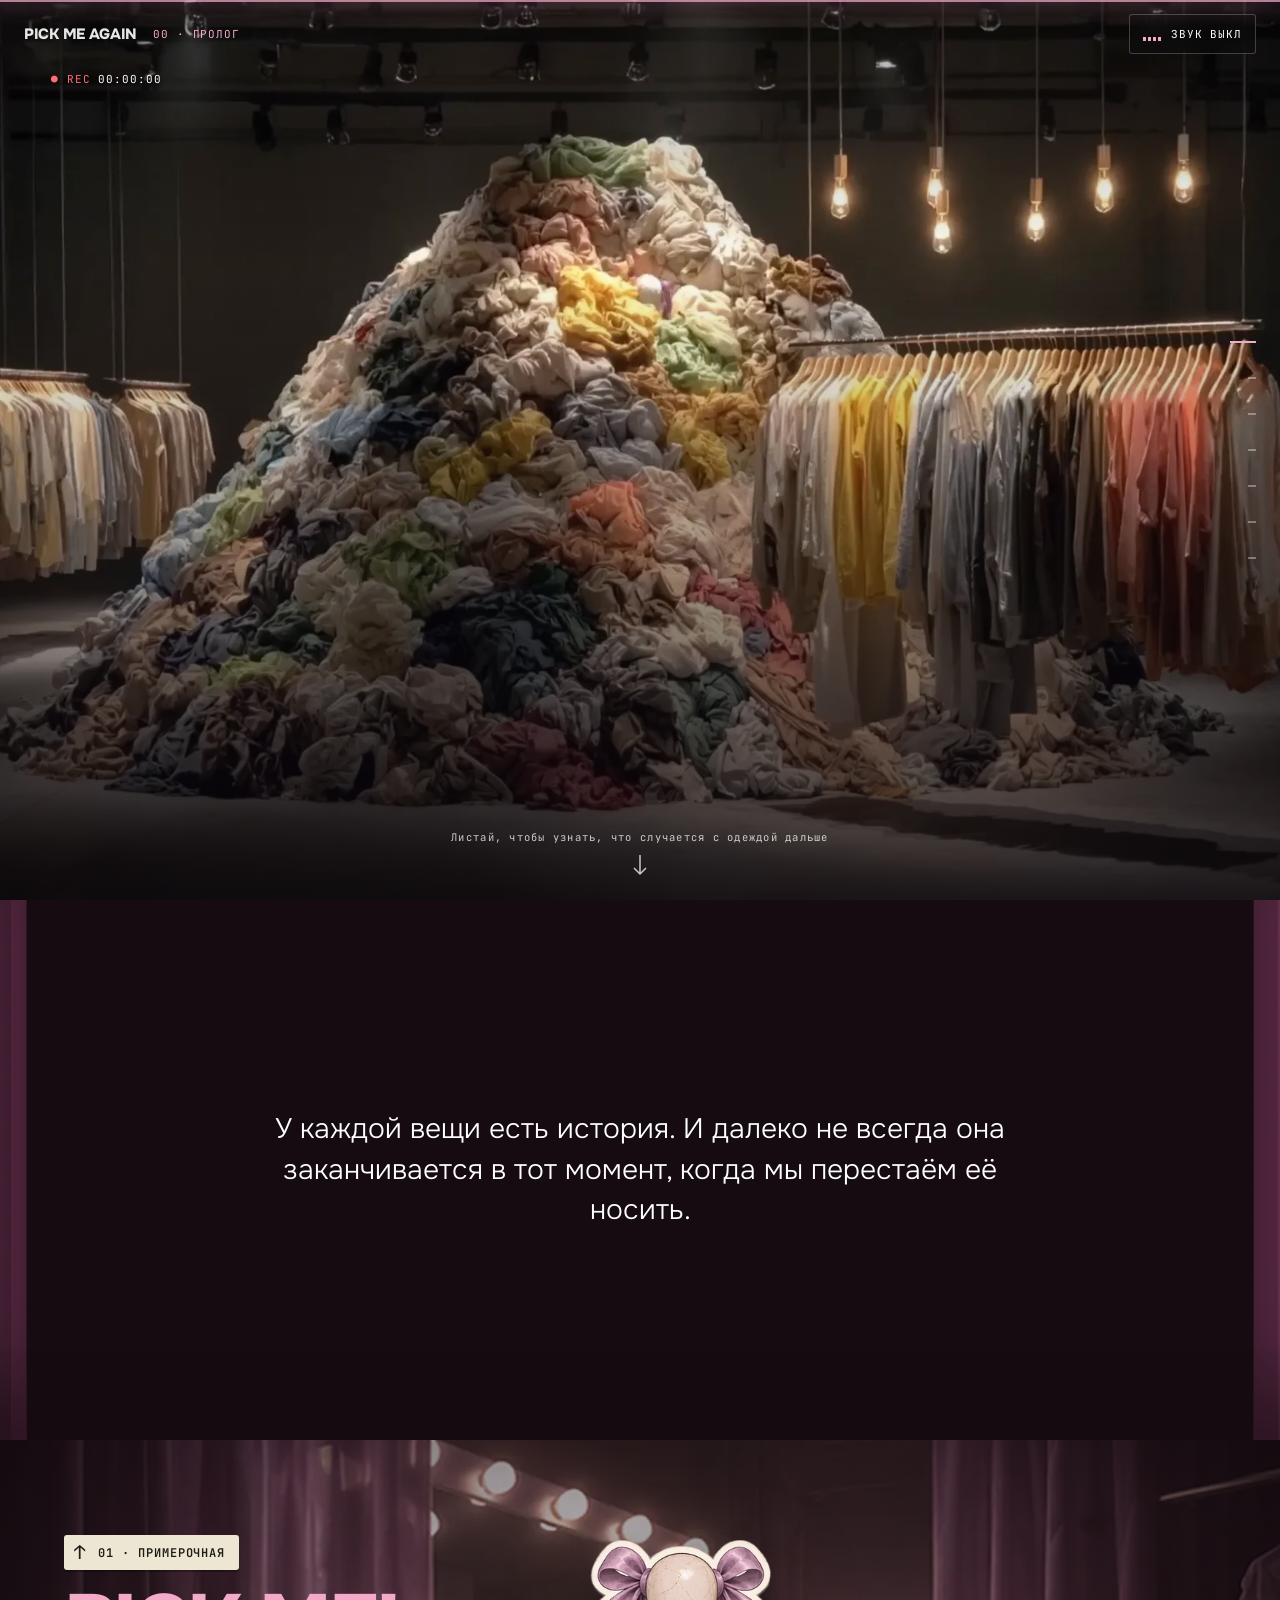
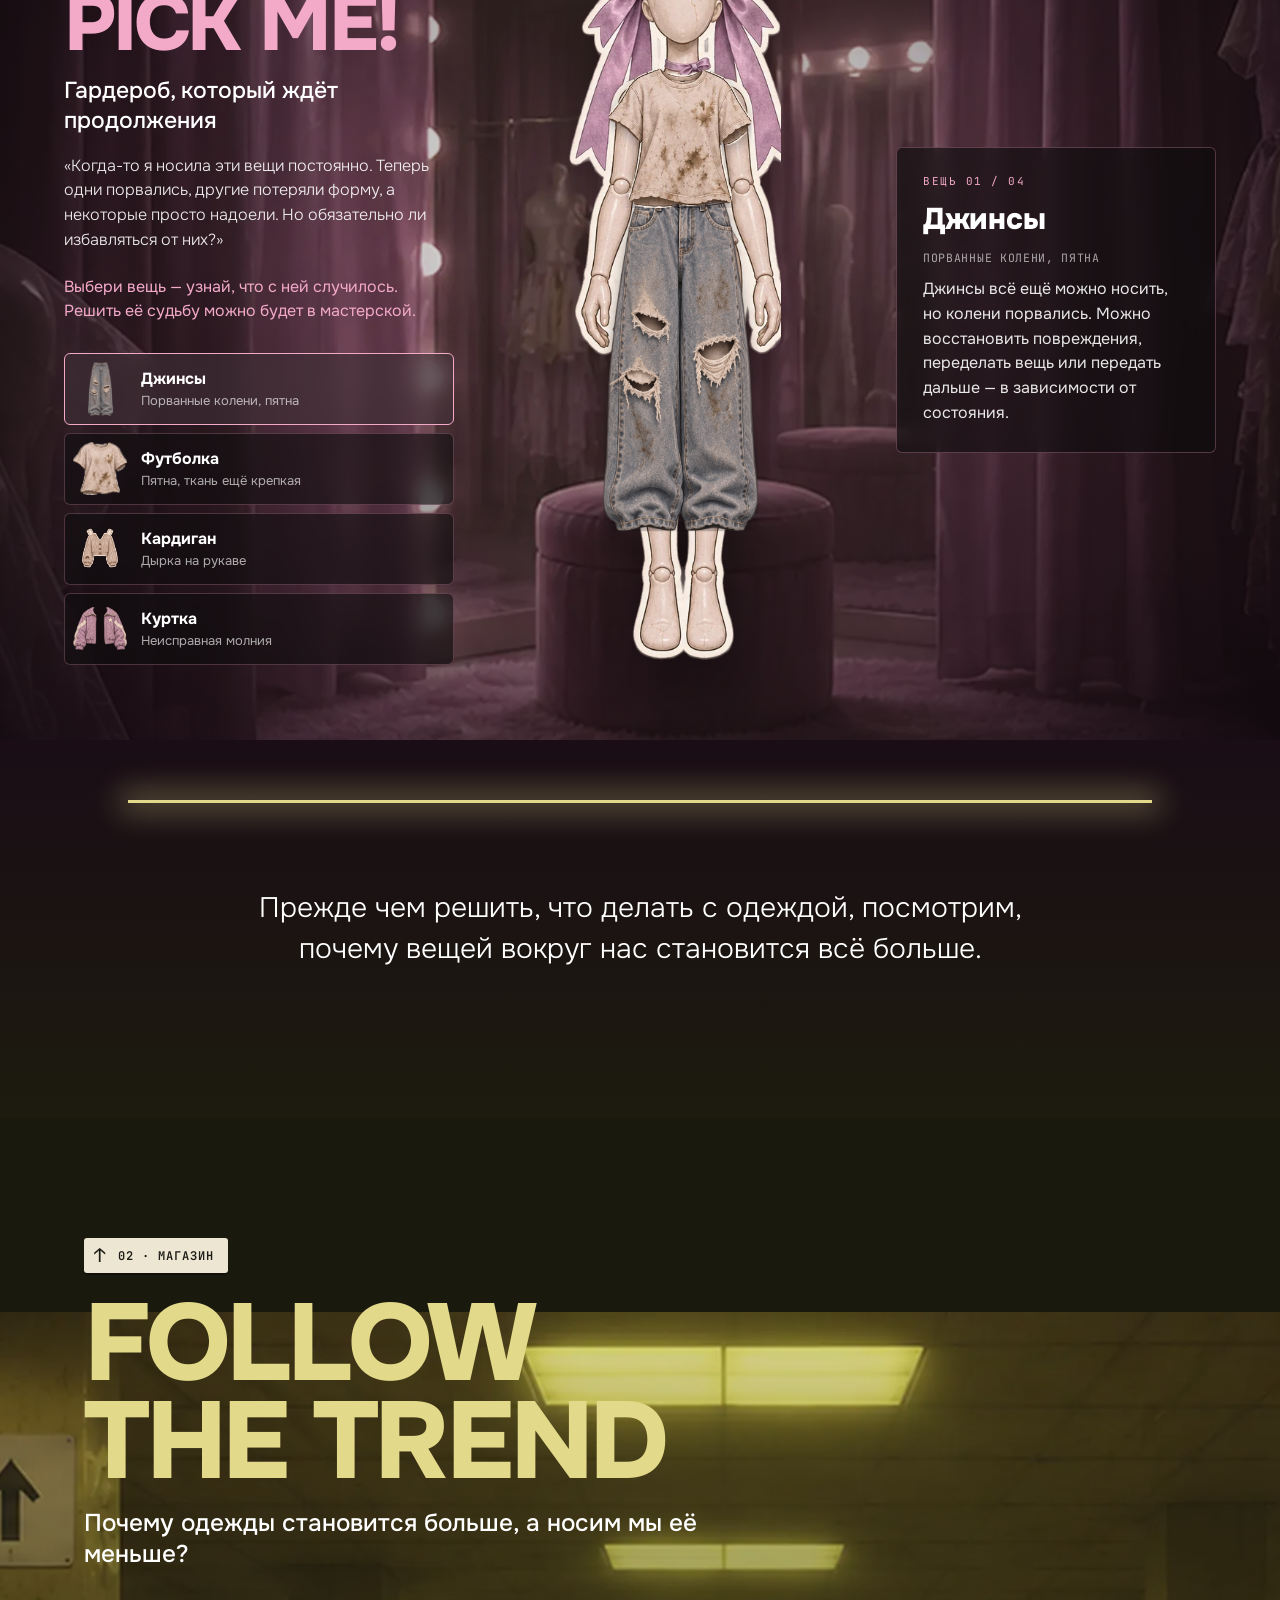
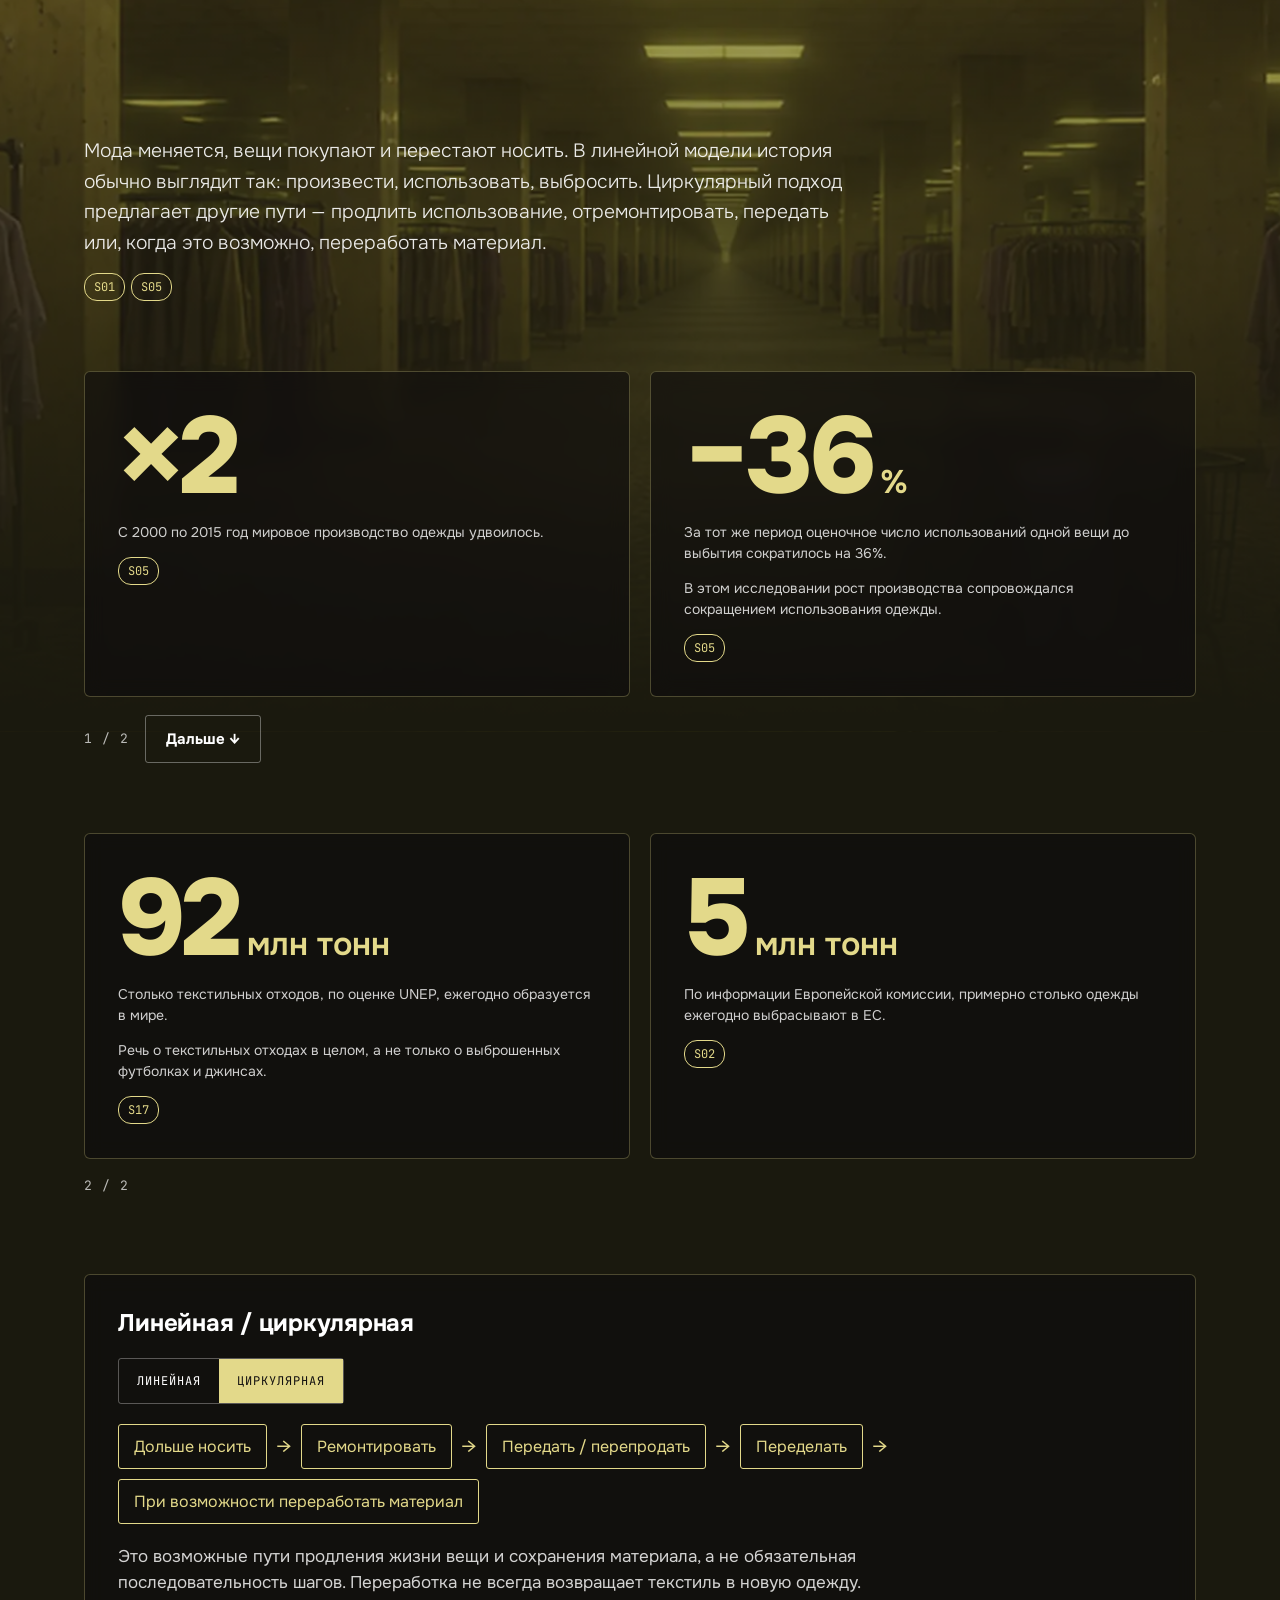
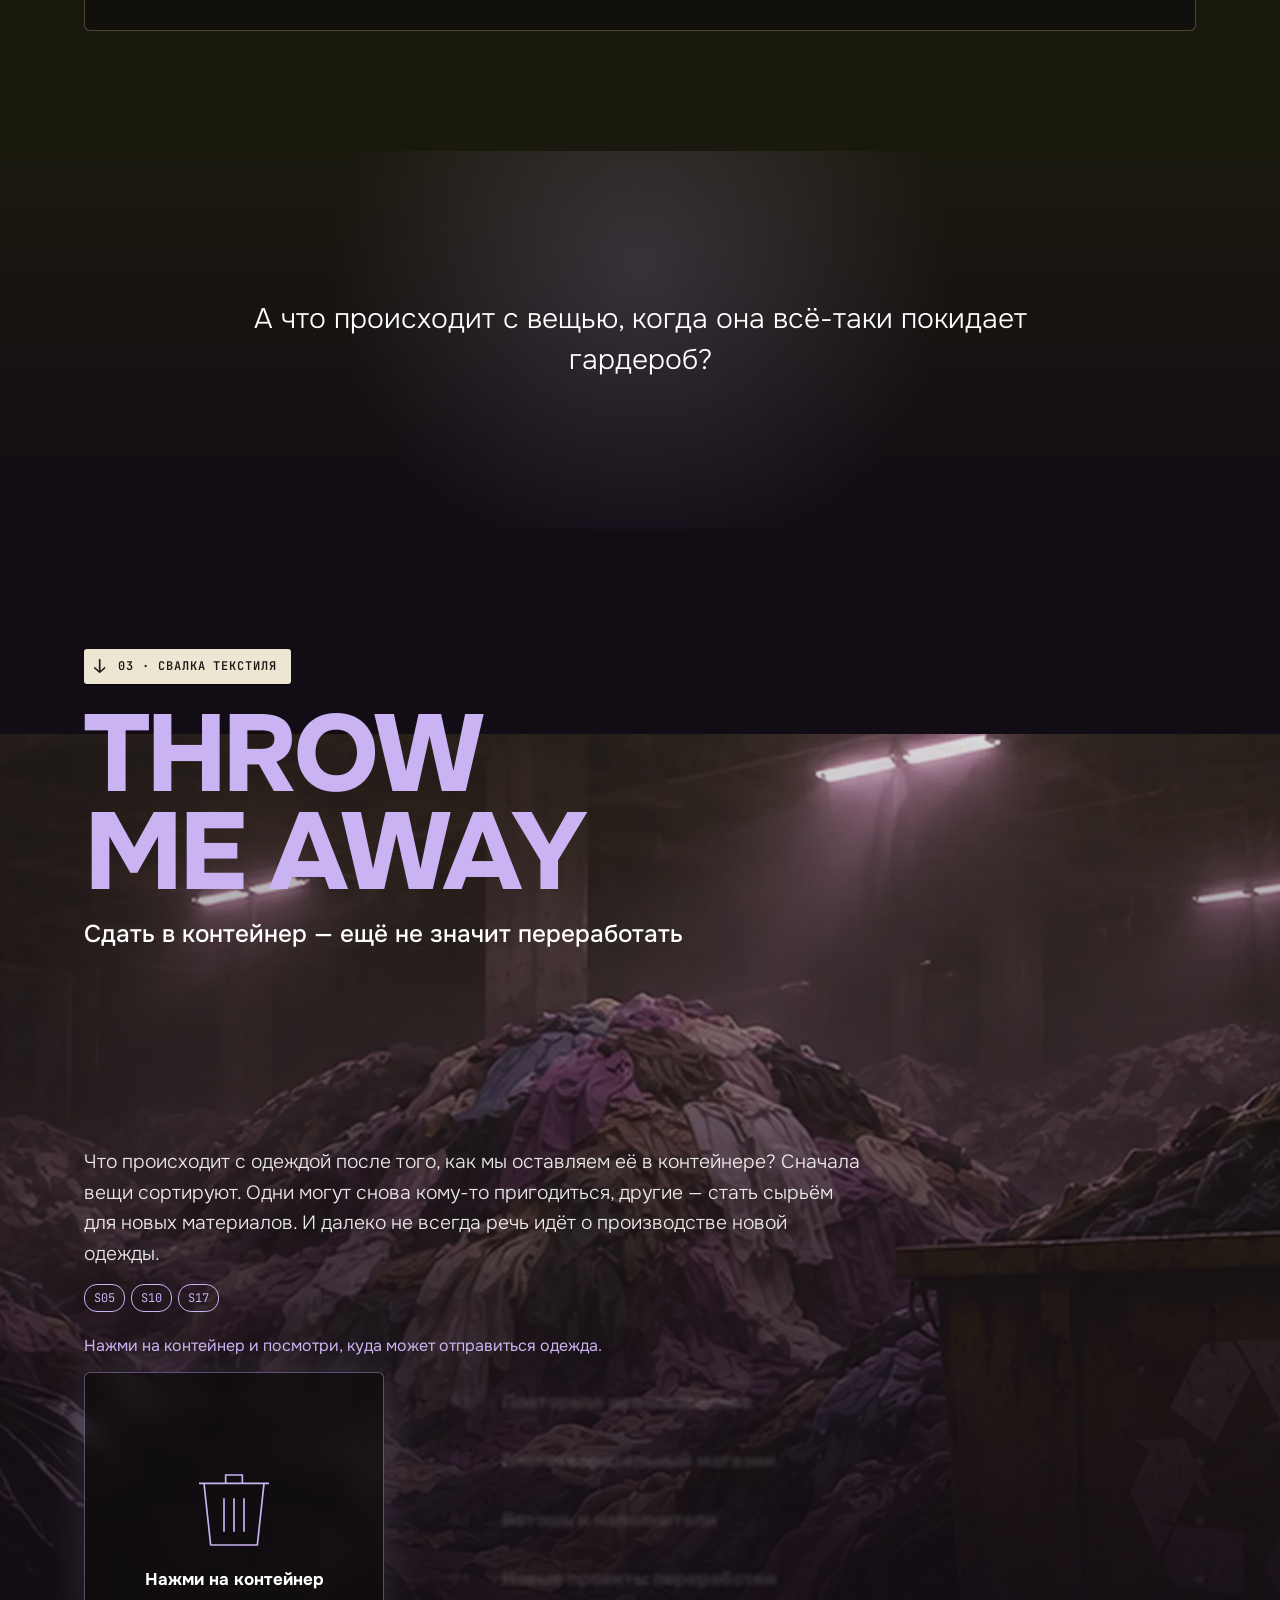
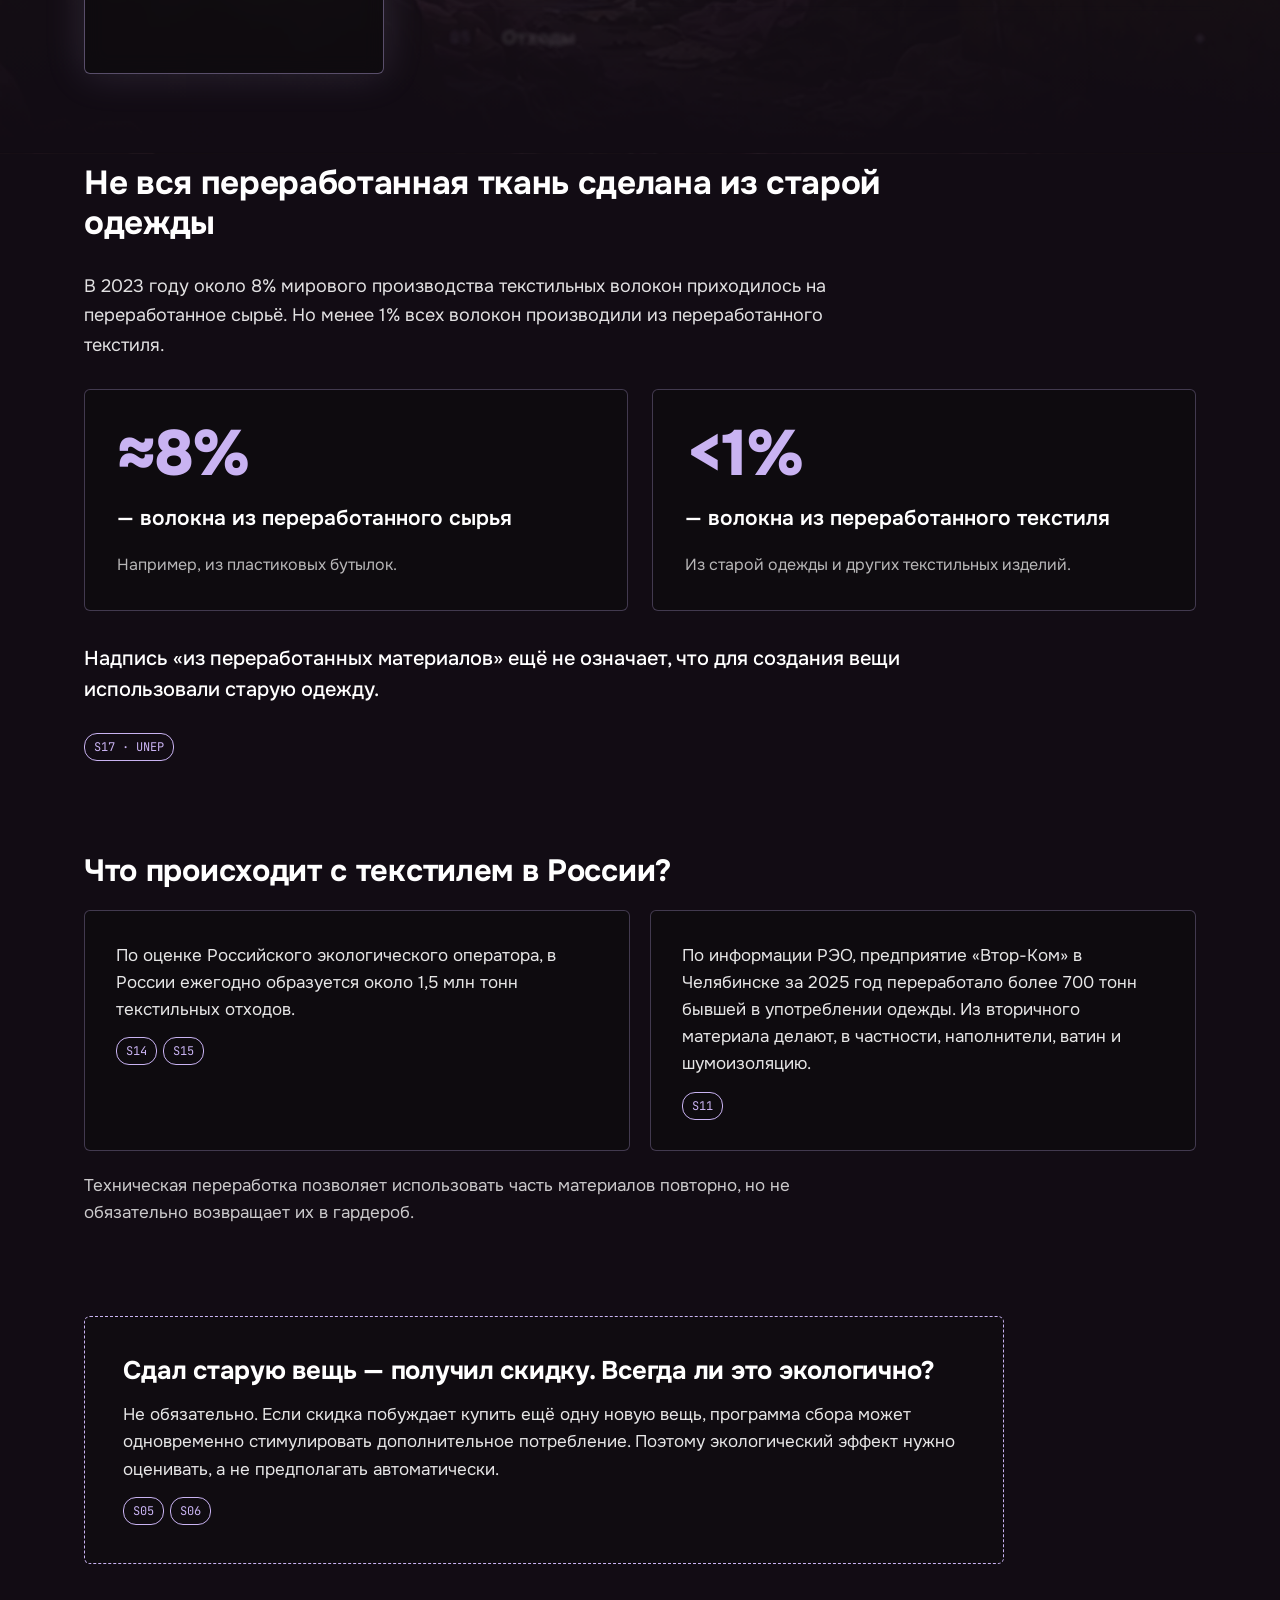
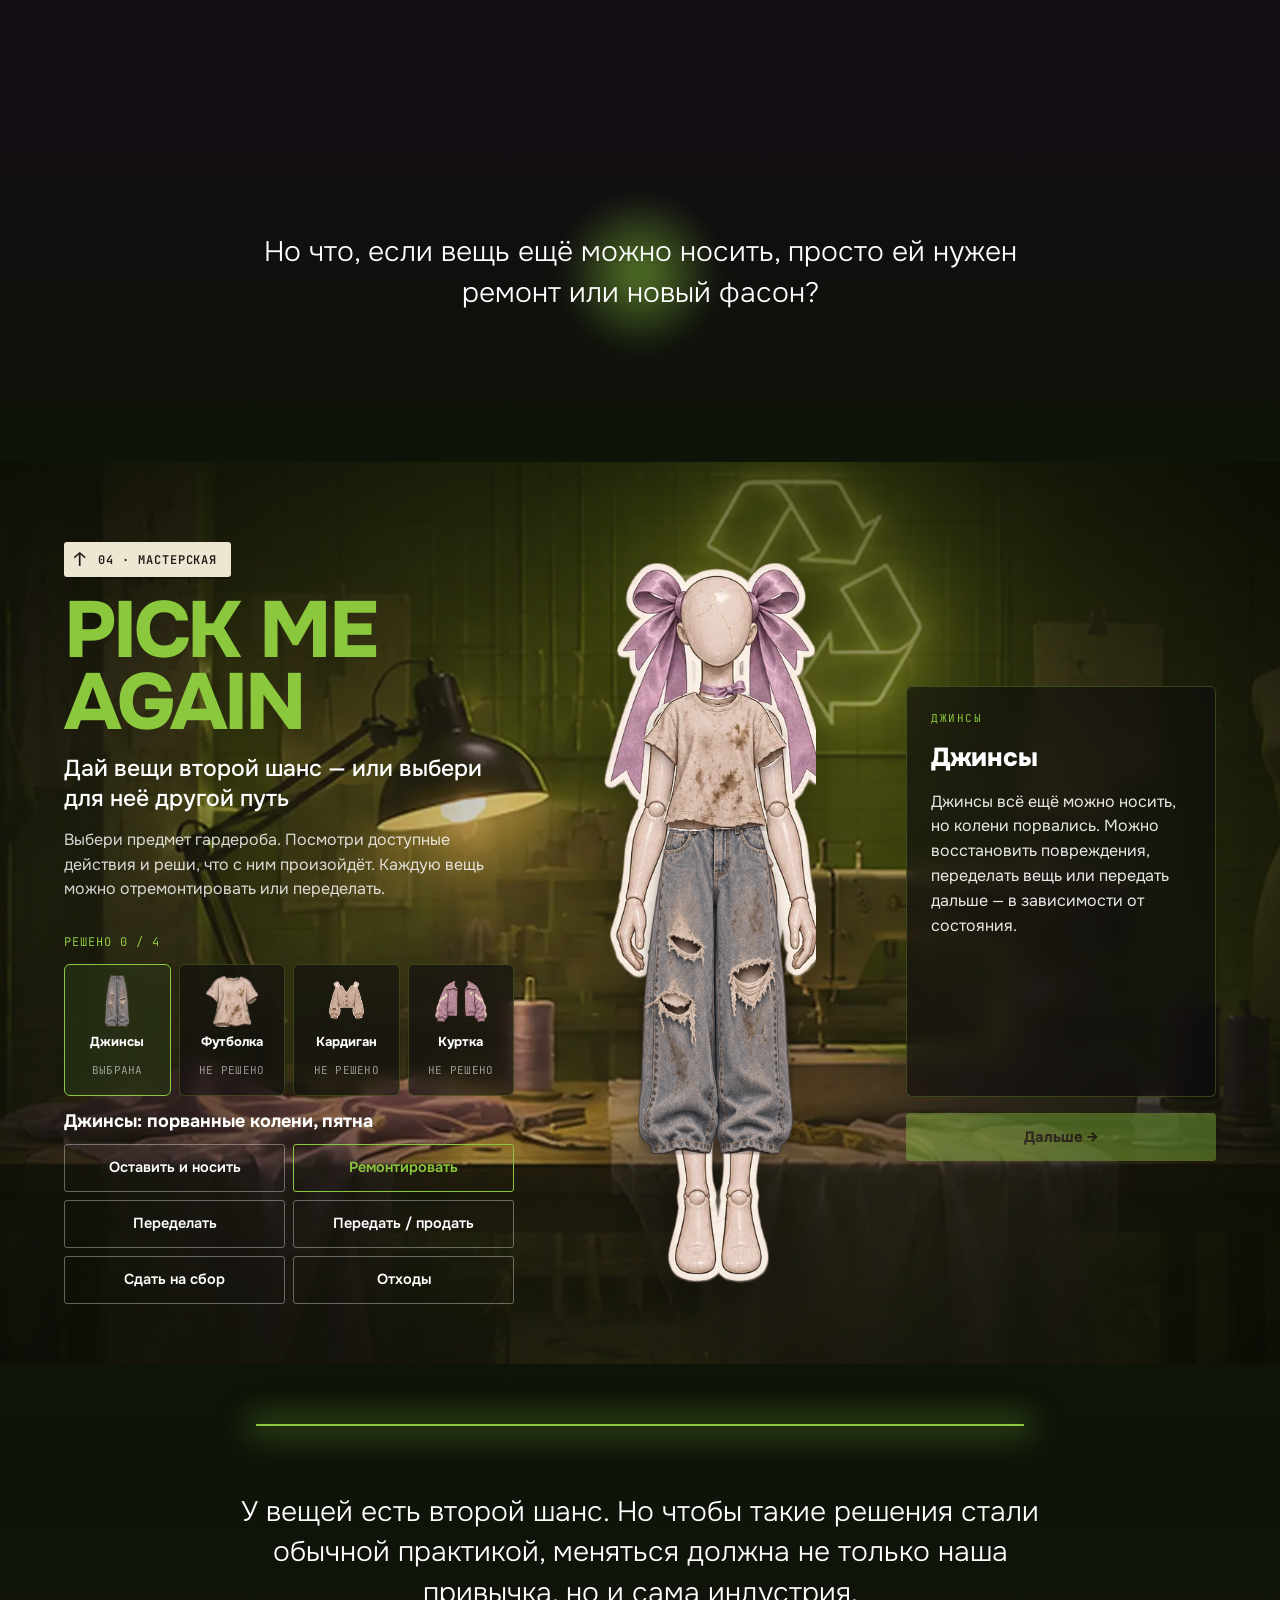
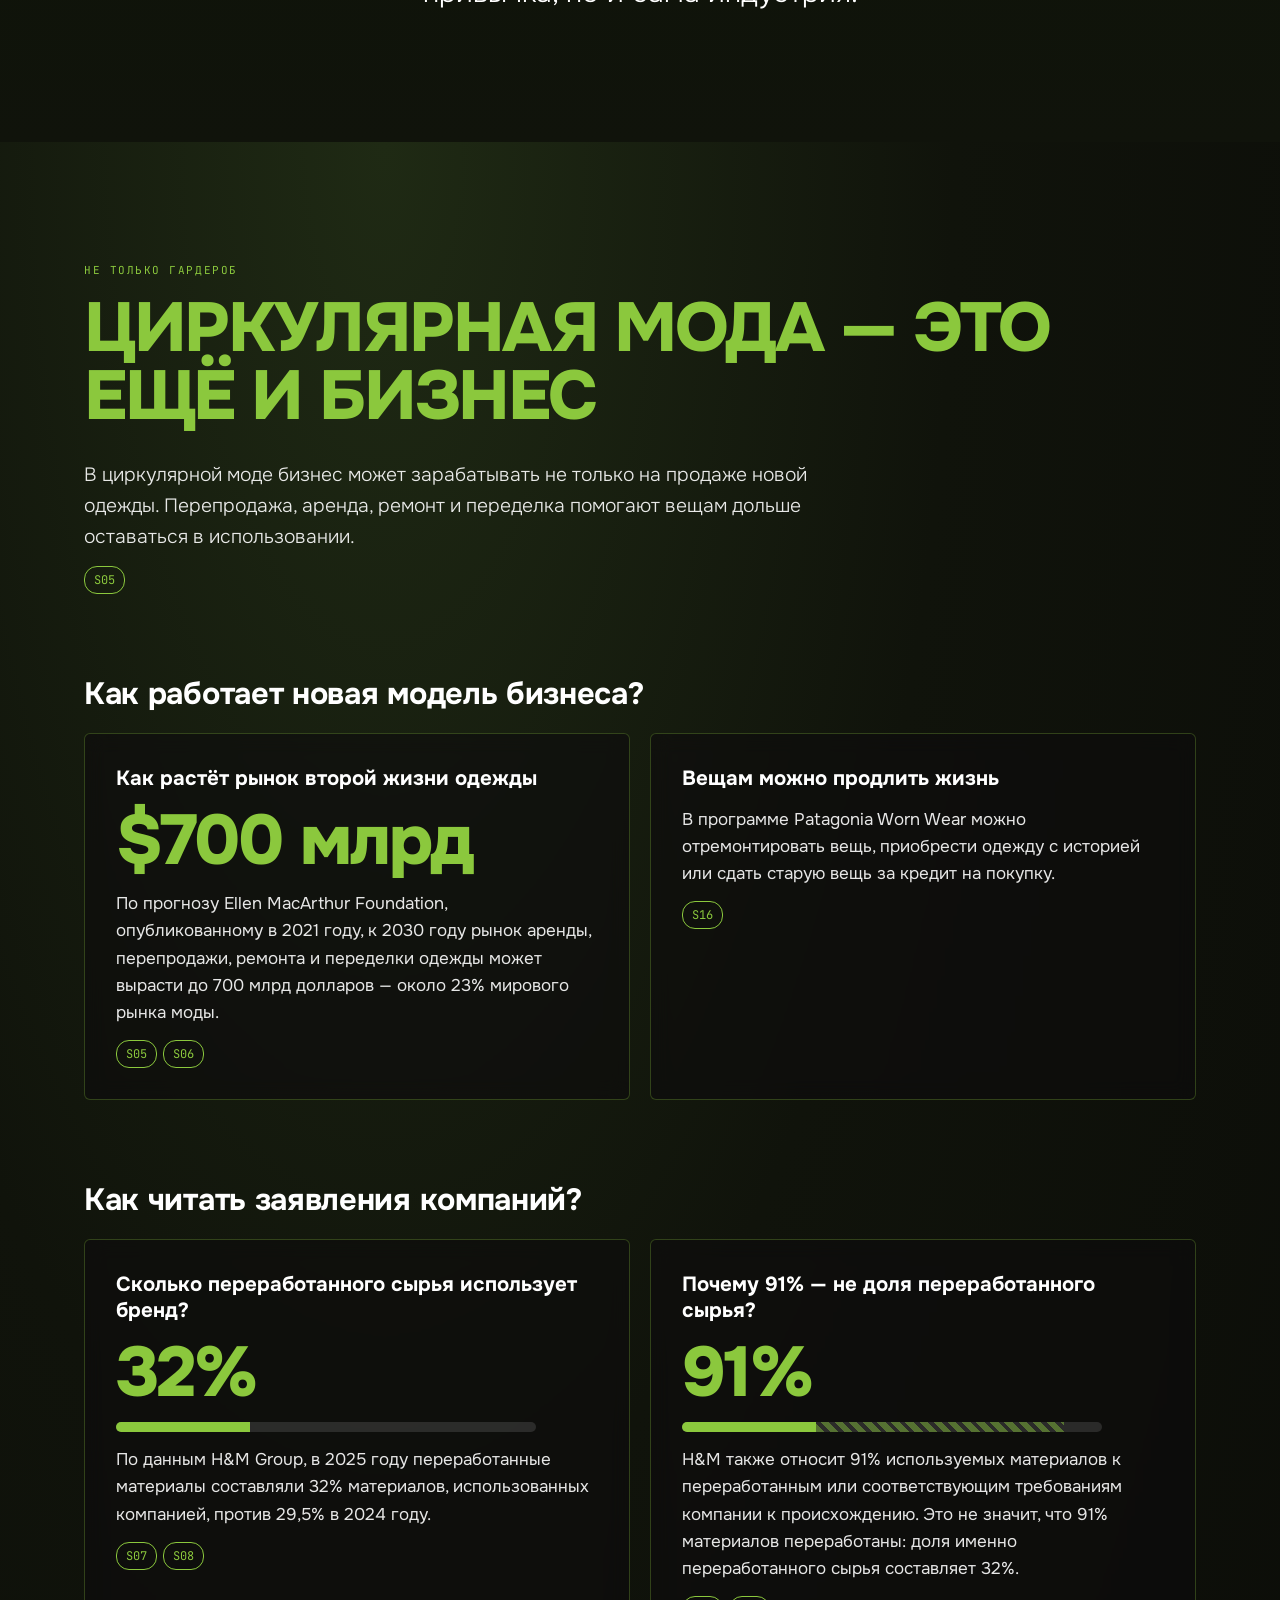
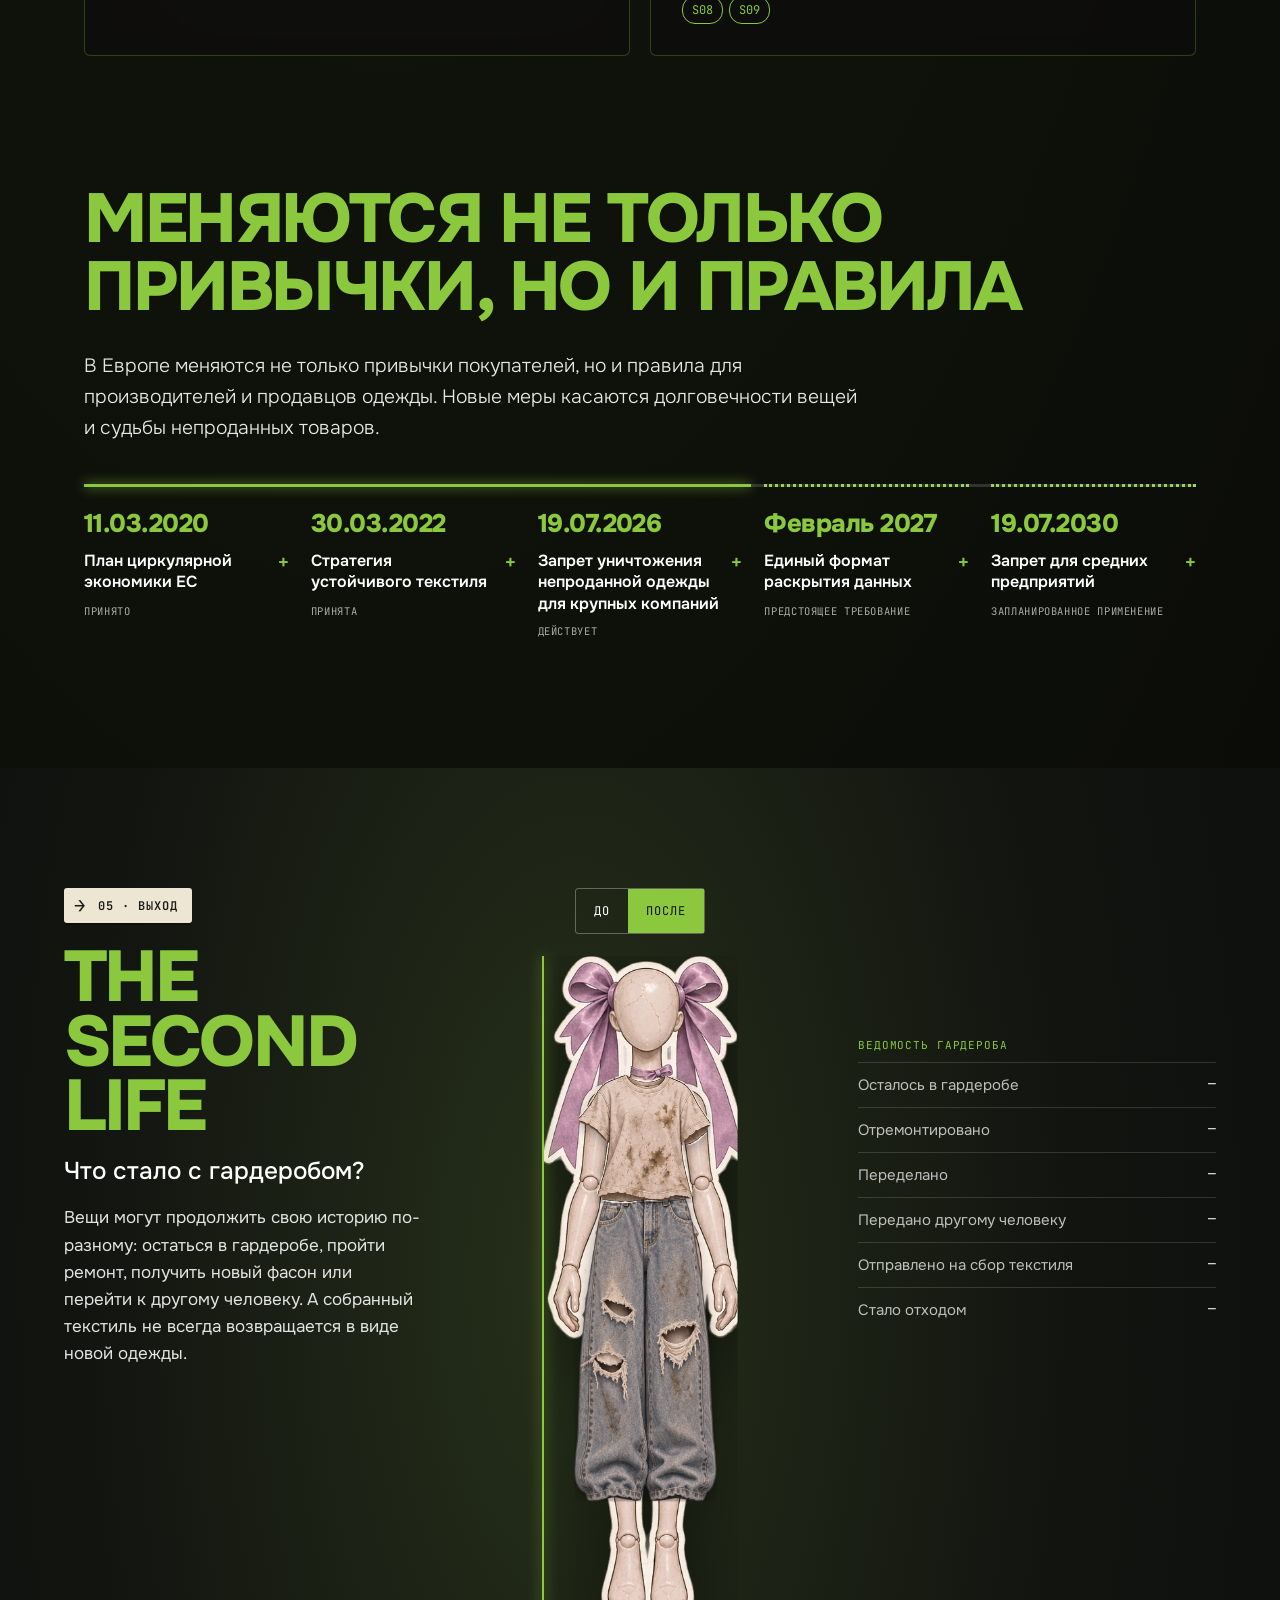
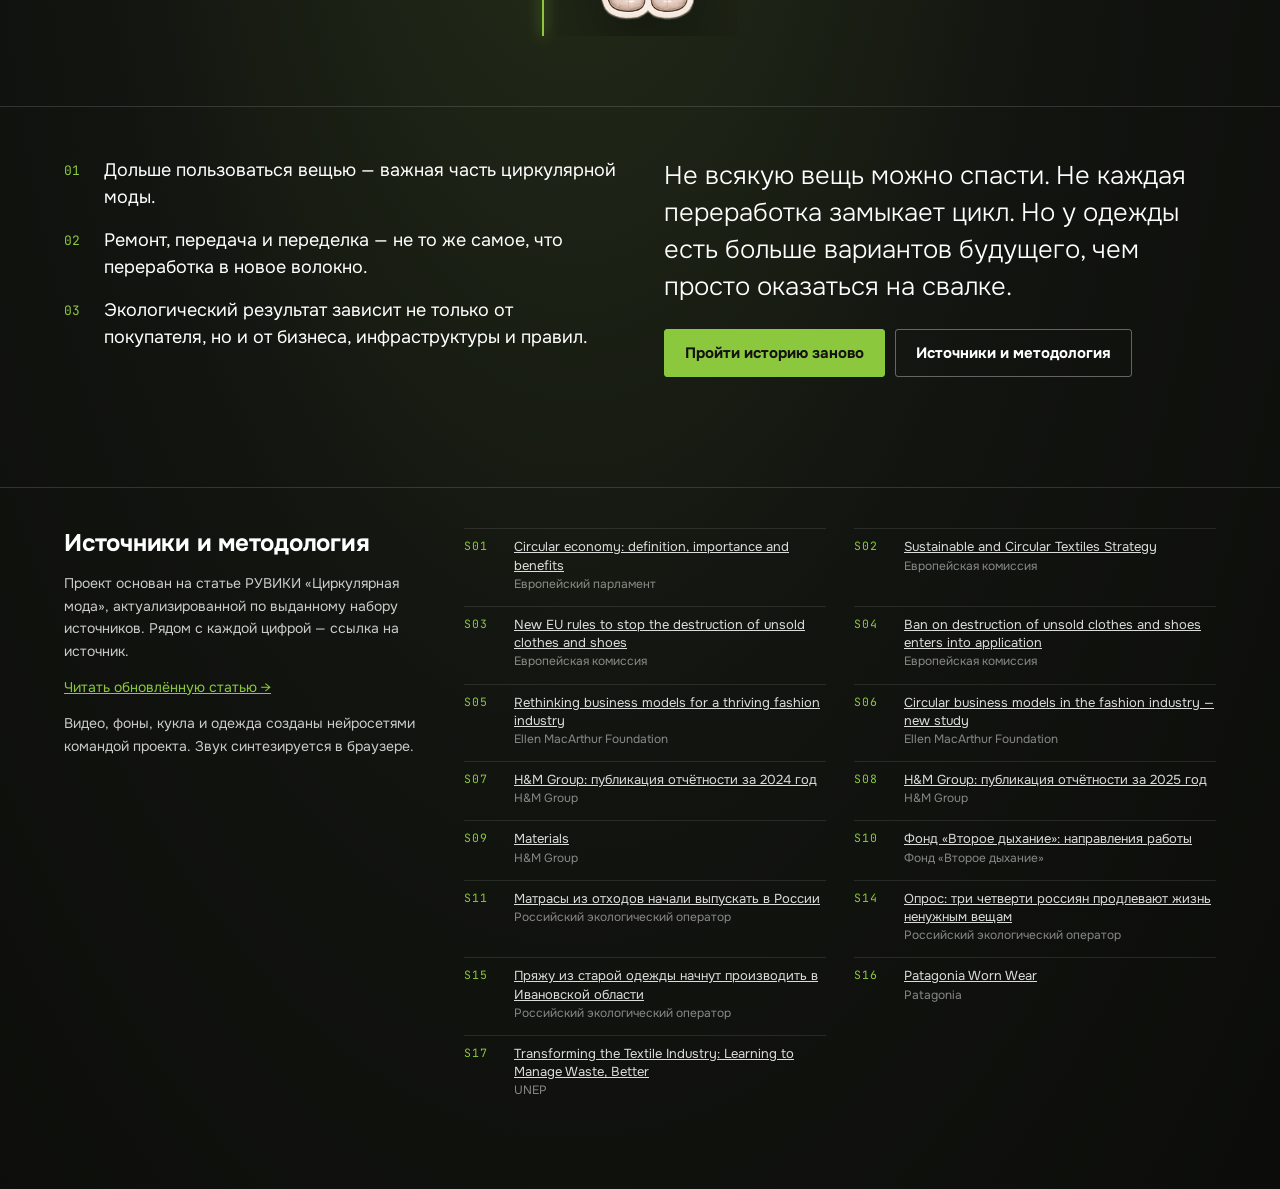
==== commit 978f7795: "всё" ====
--- a/index.html
+++ b/index.html
@@ -340,6 +340,6 @@
 </section>
 
 </main>
-<script src="script.js?v=b52df7b61d"></script>
+<script src="script.js?v=ad2087e850"></script>
 </body>
 </html>
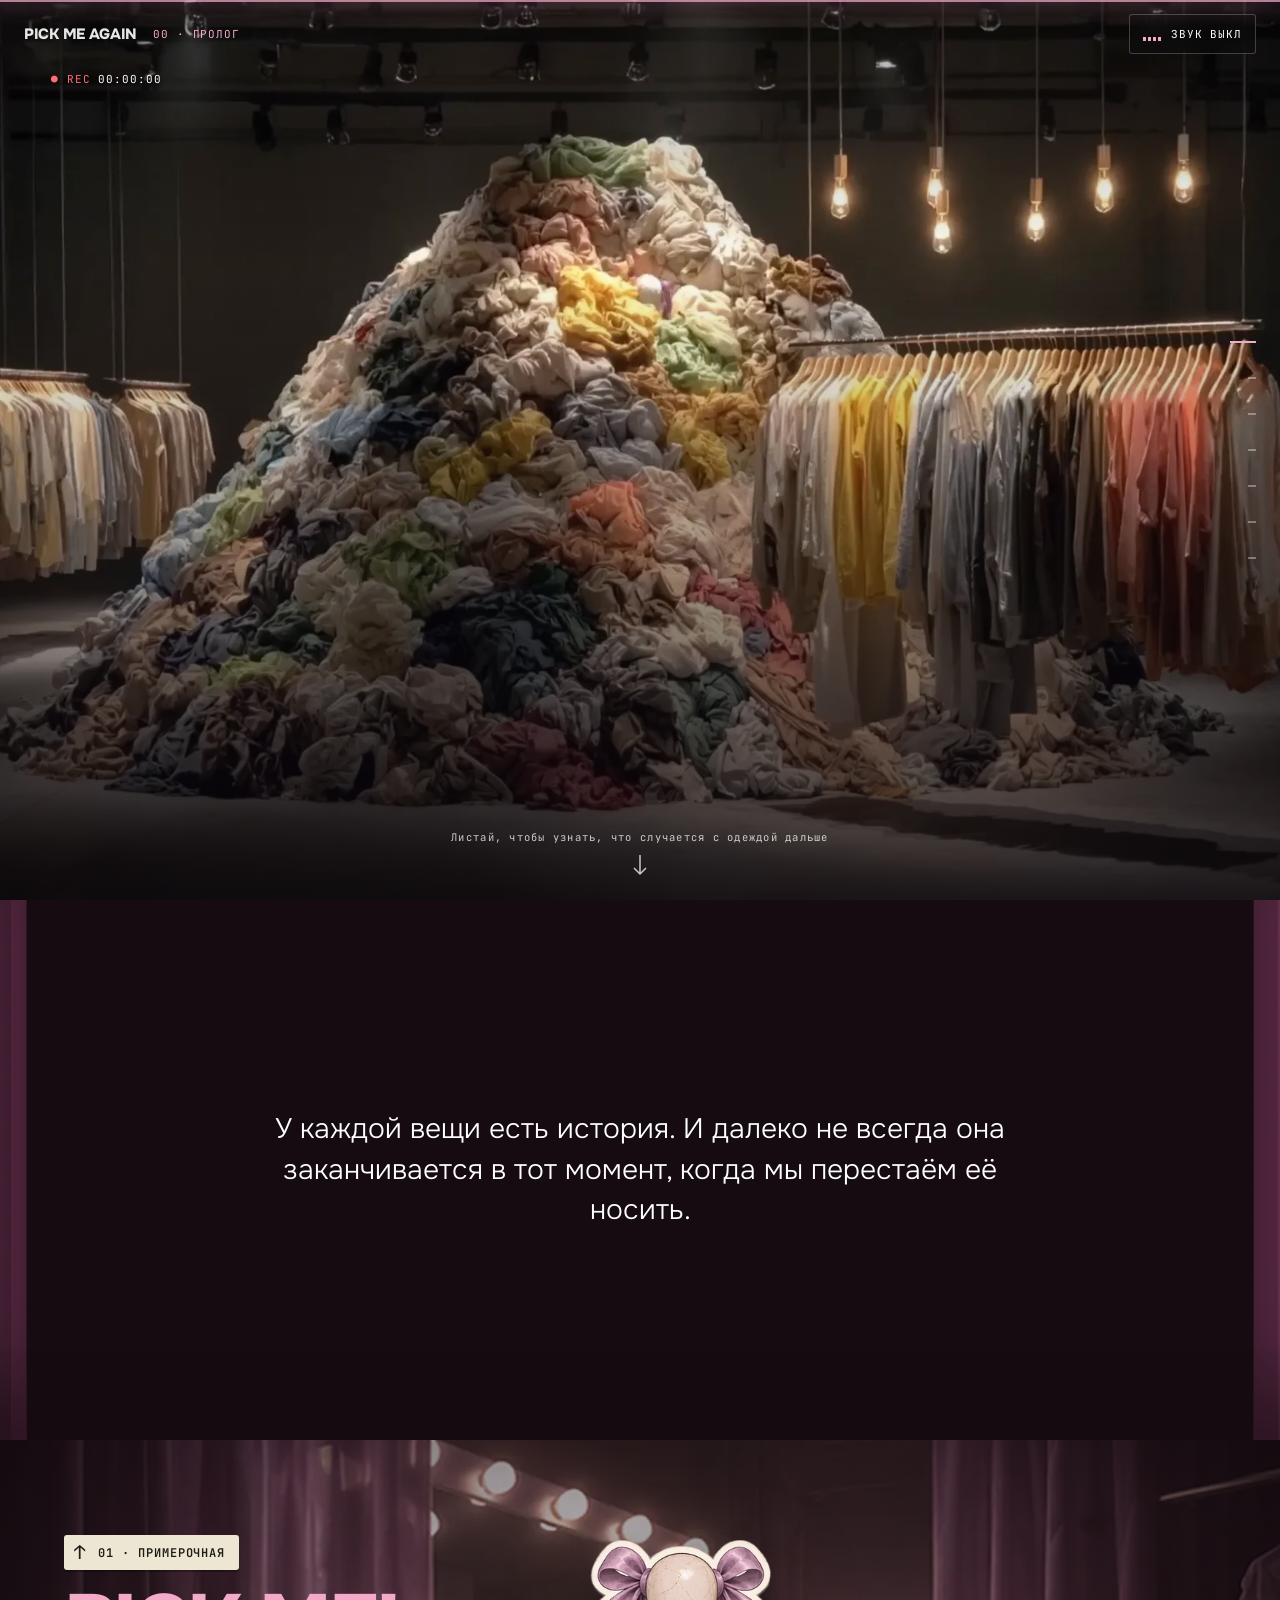
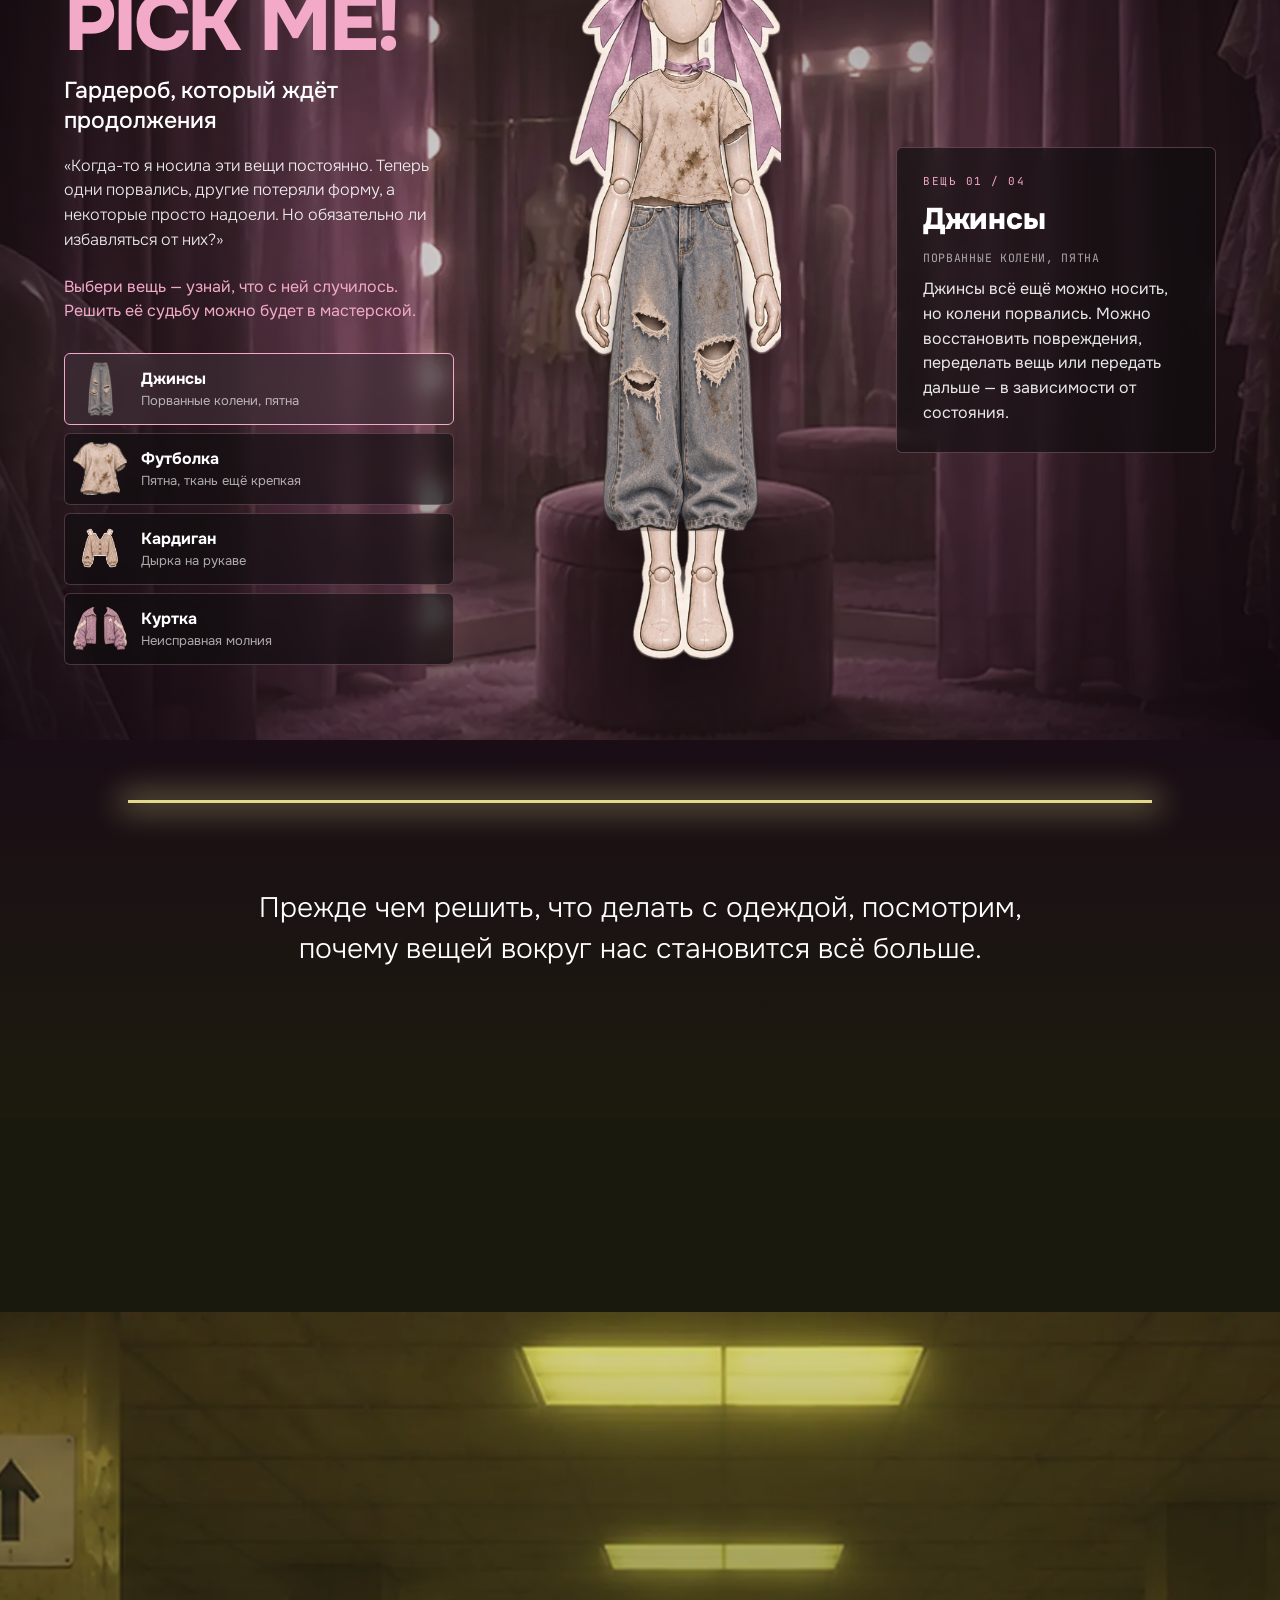
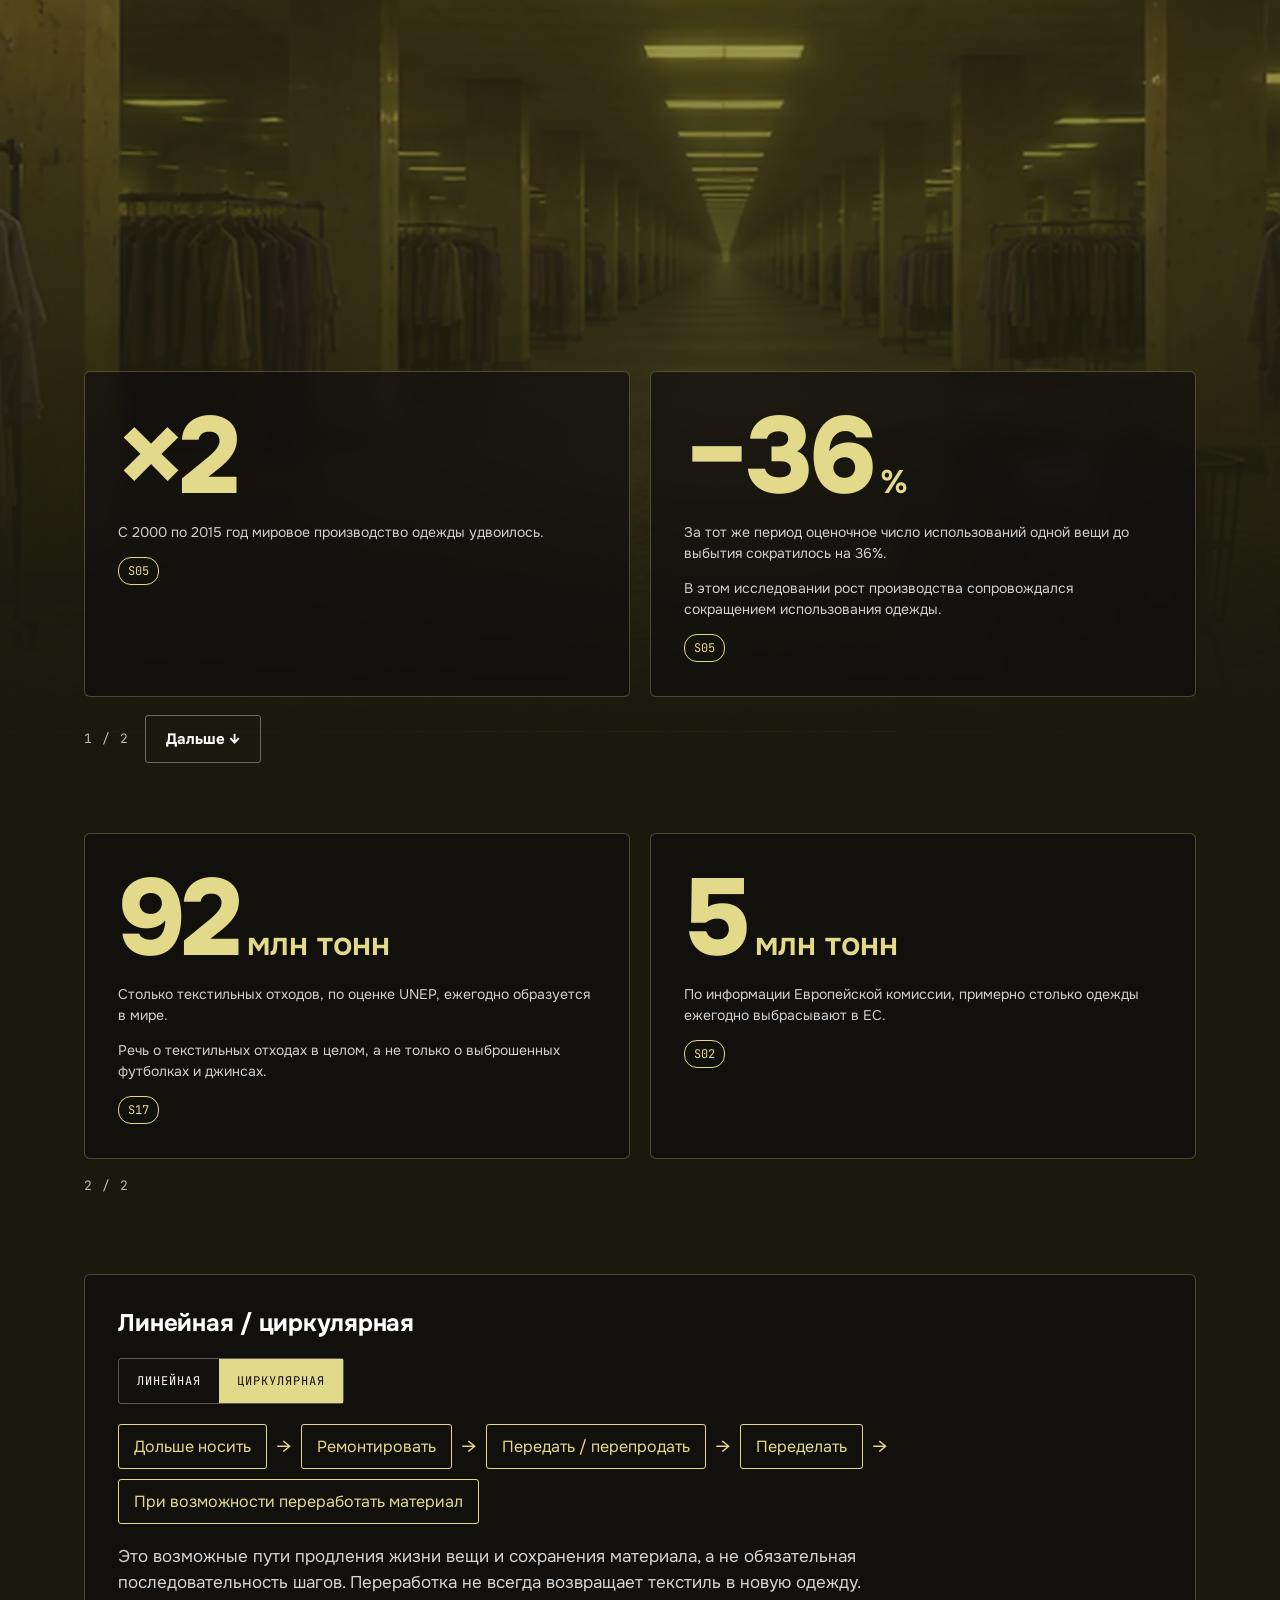
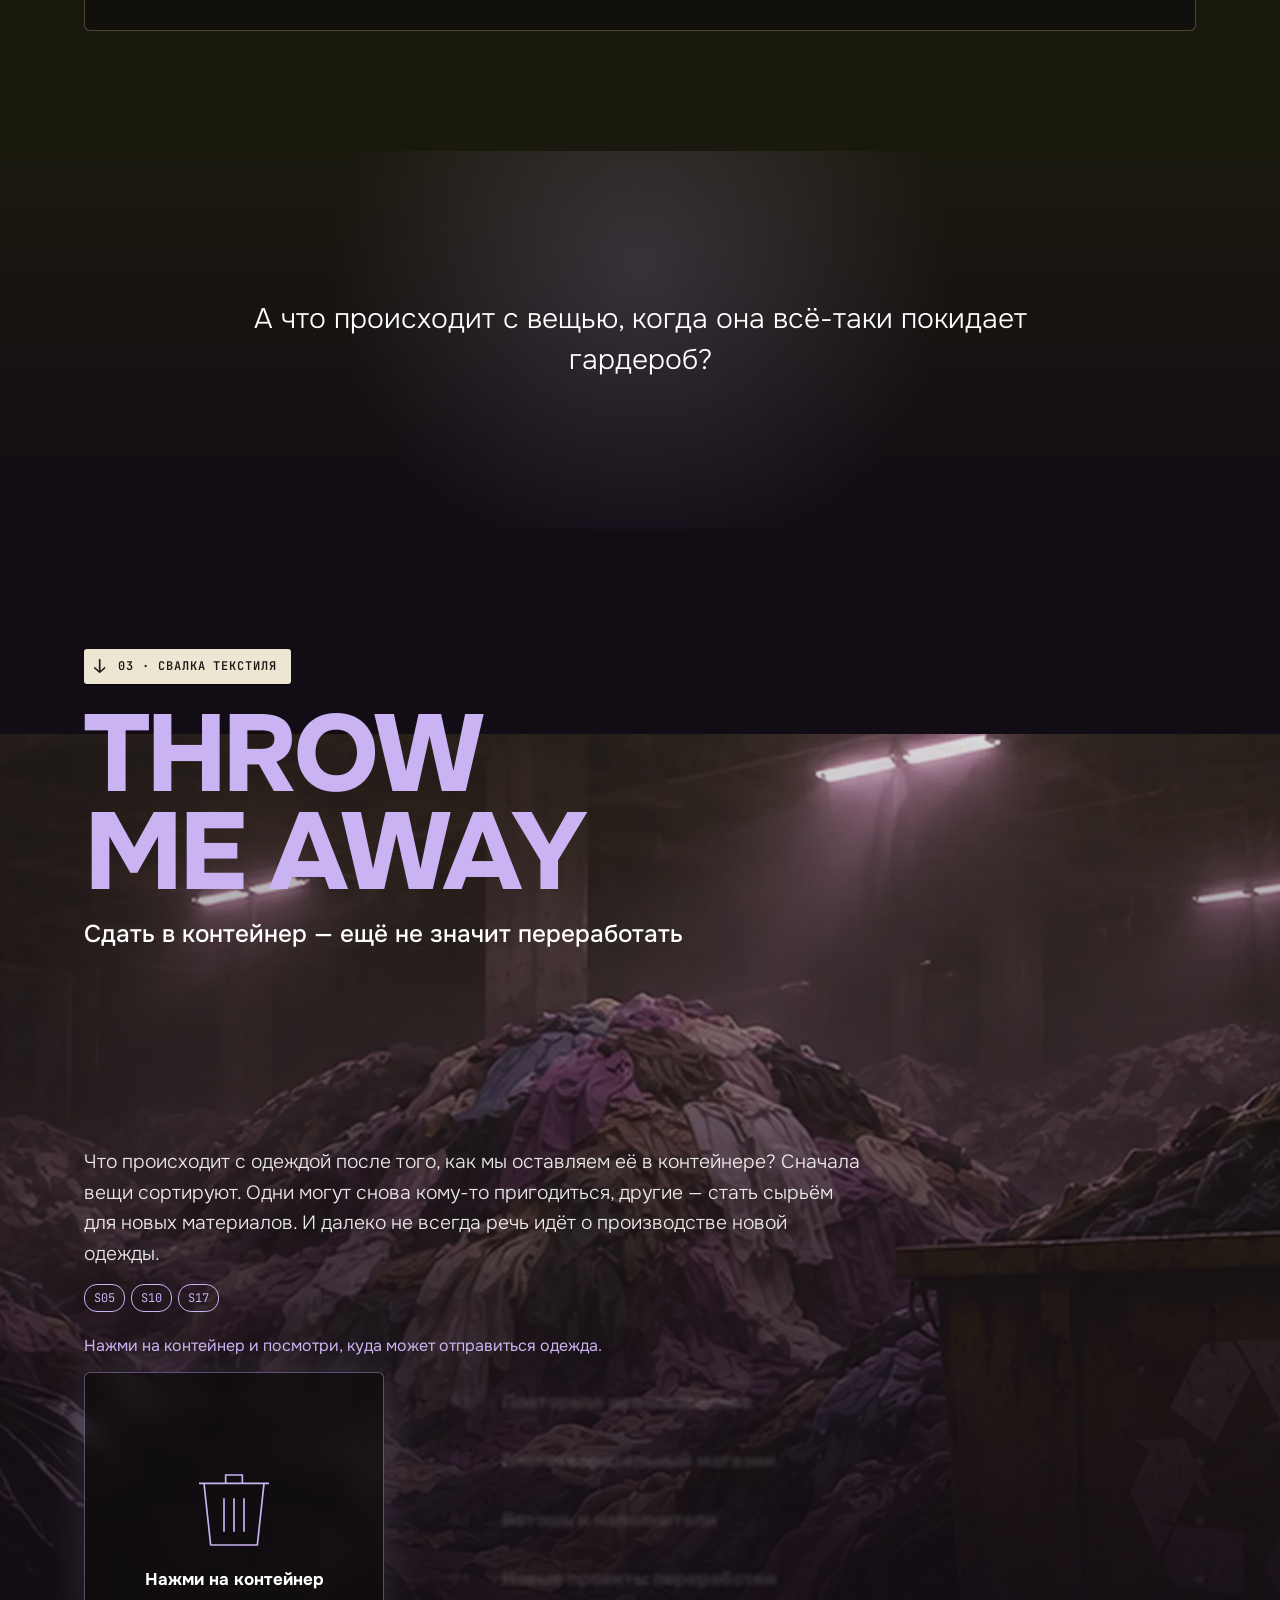
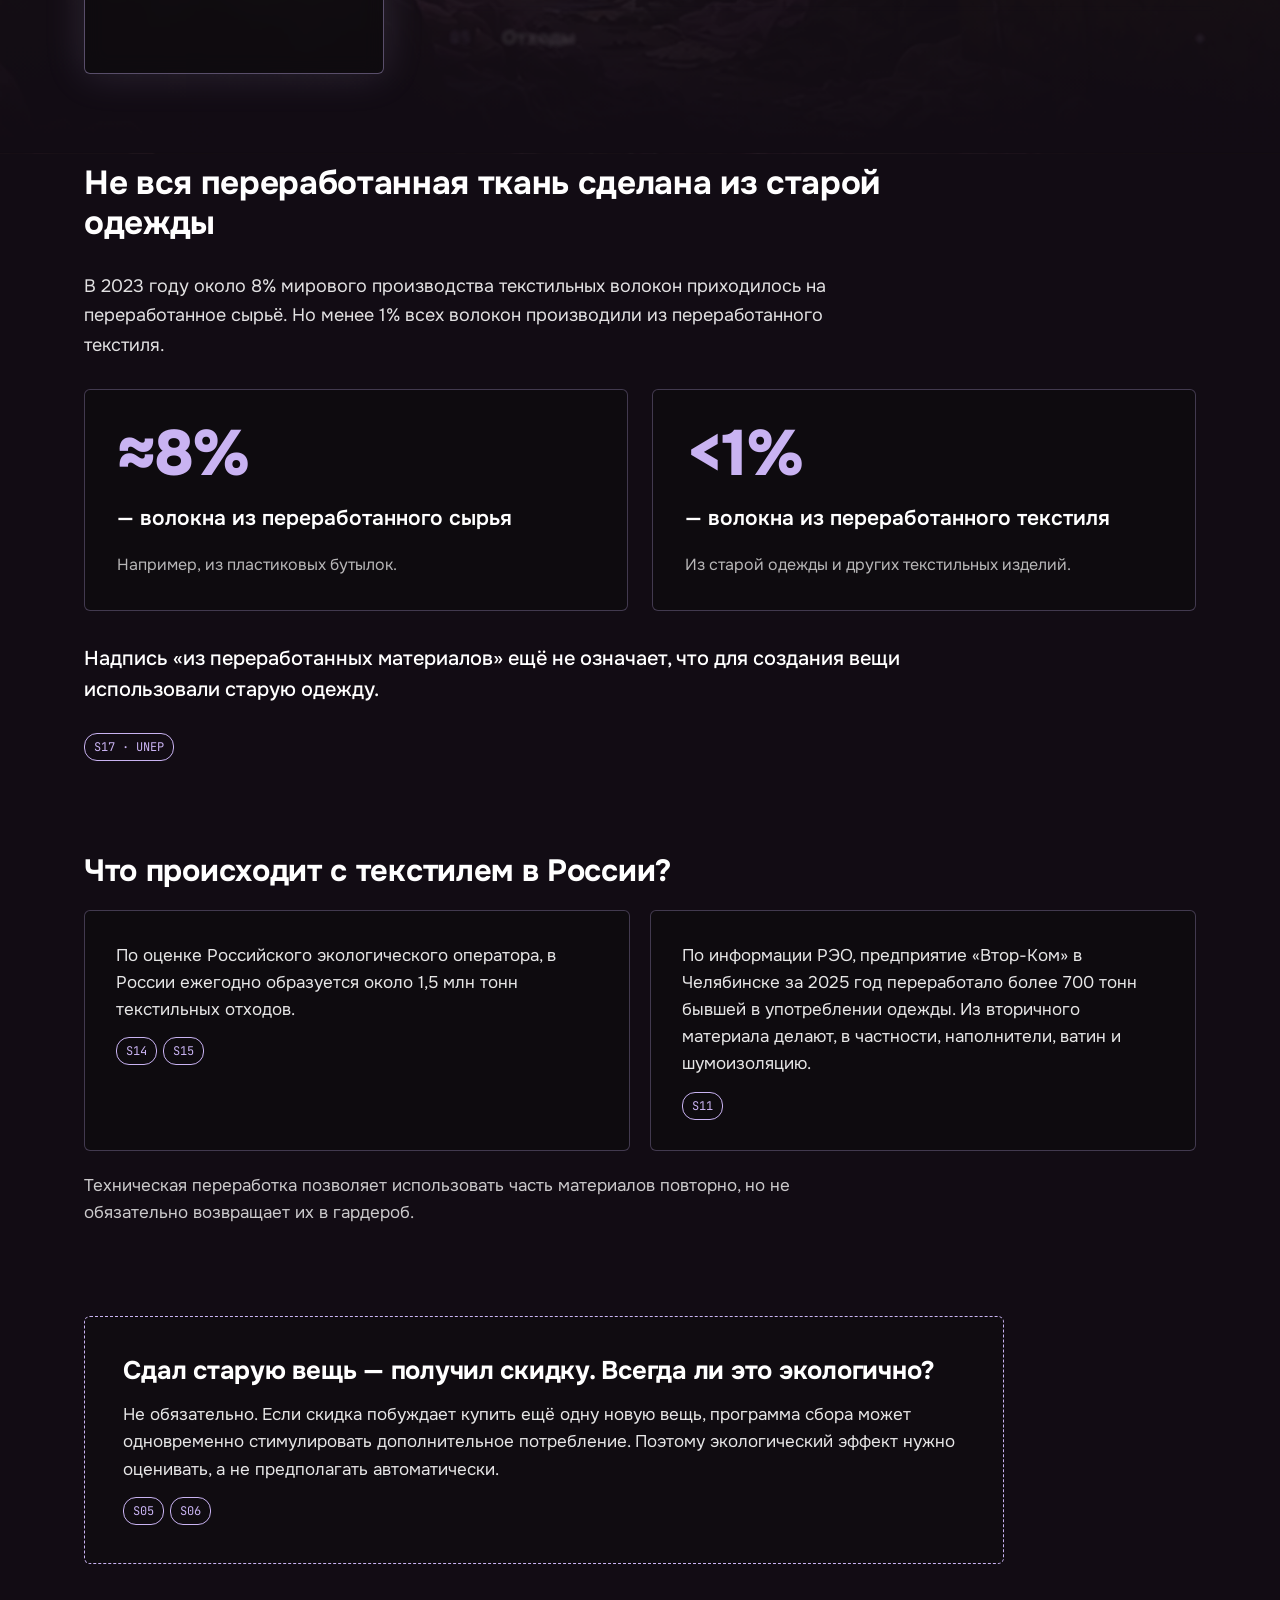
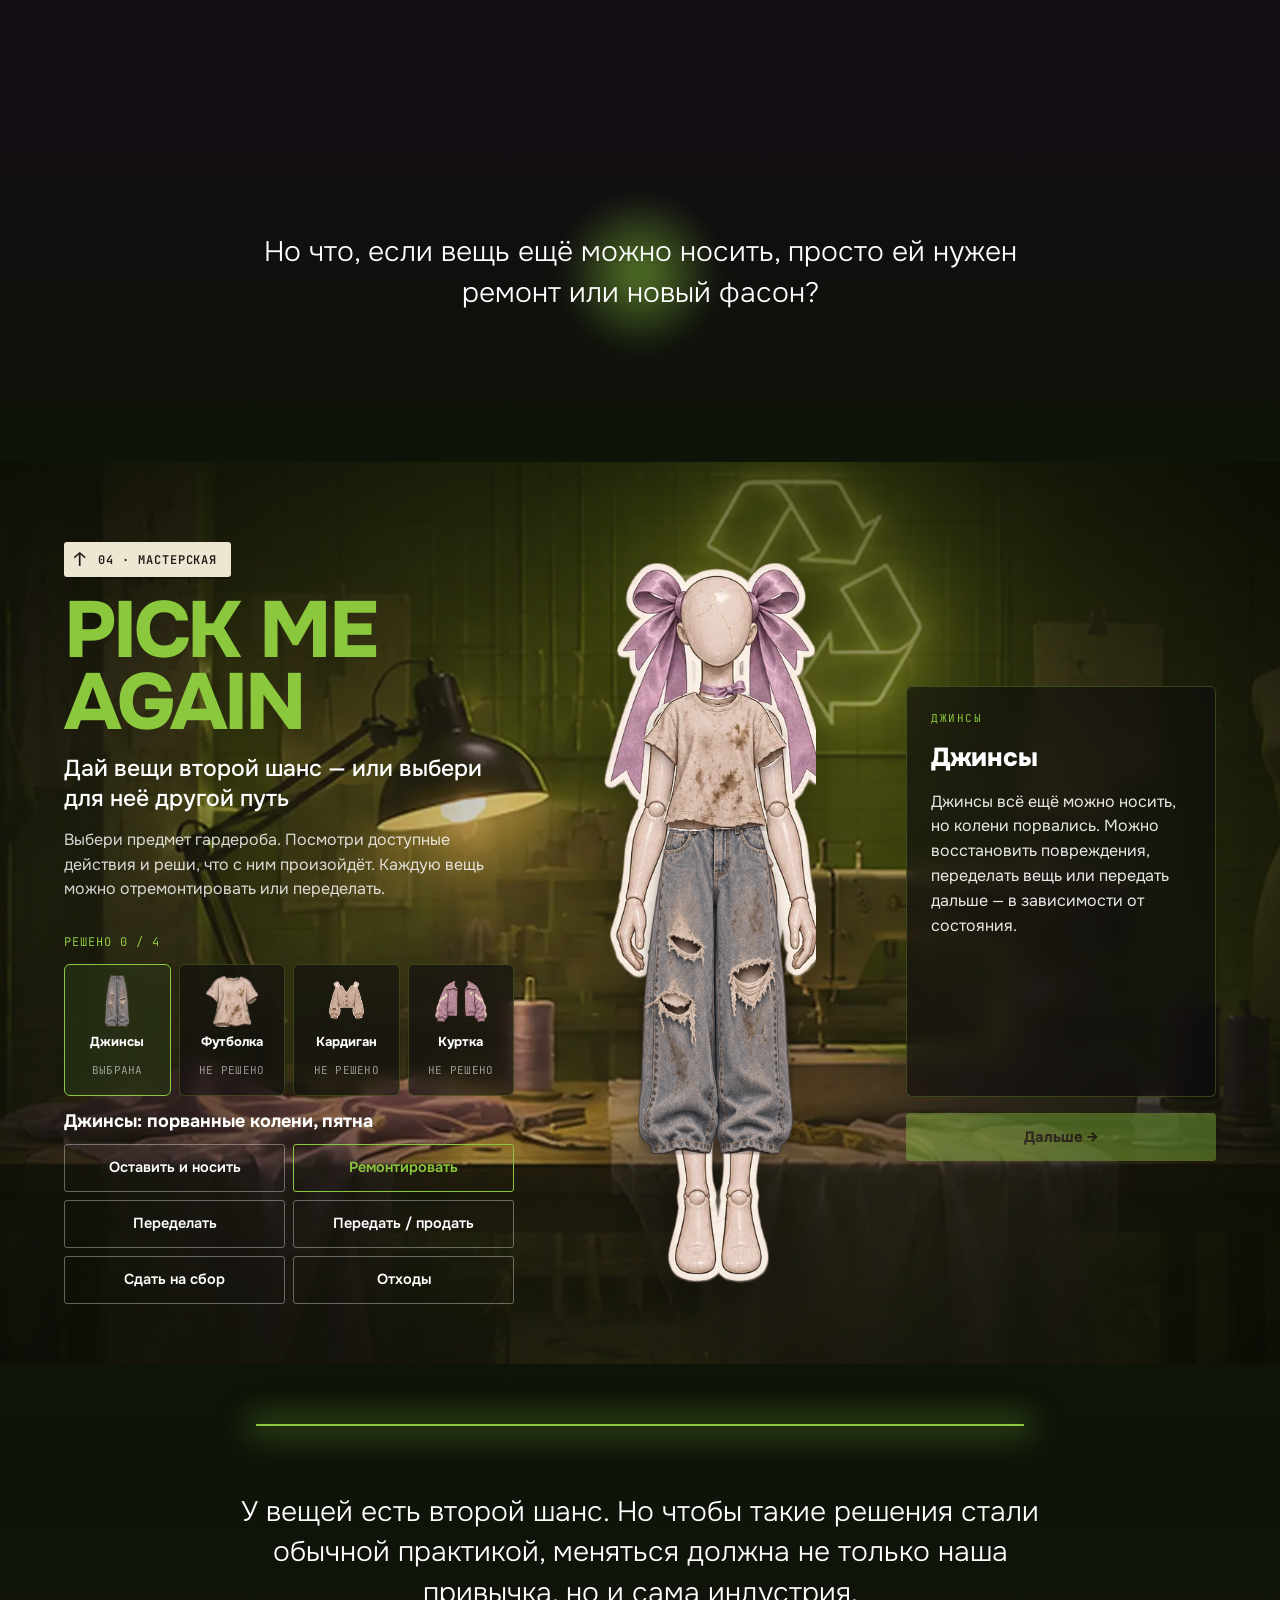
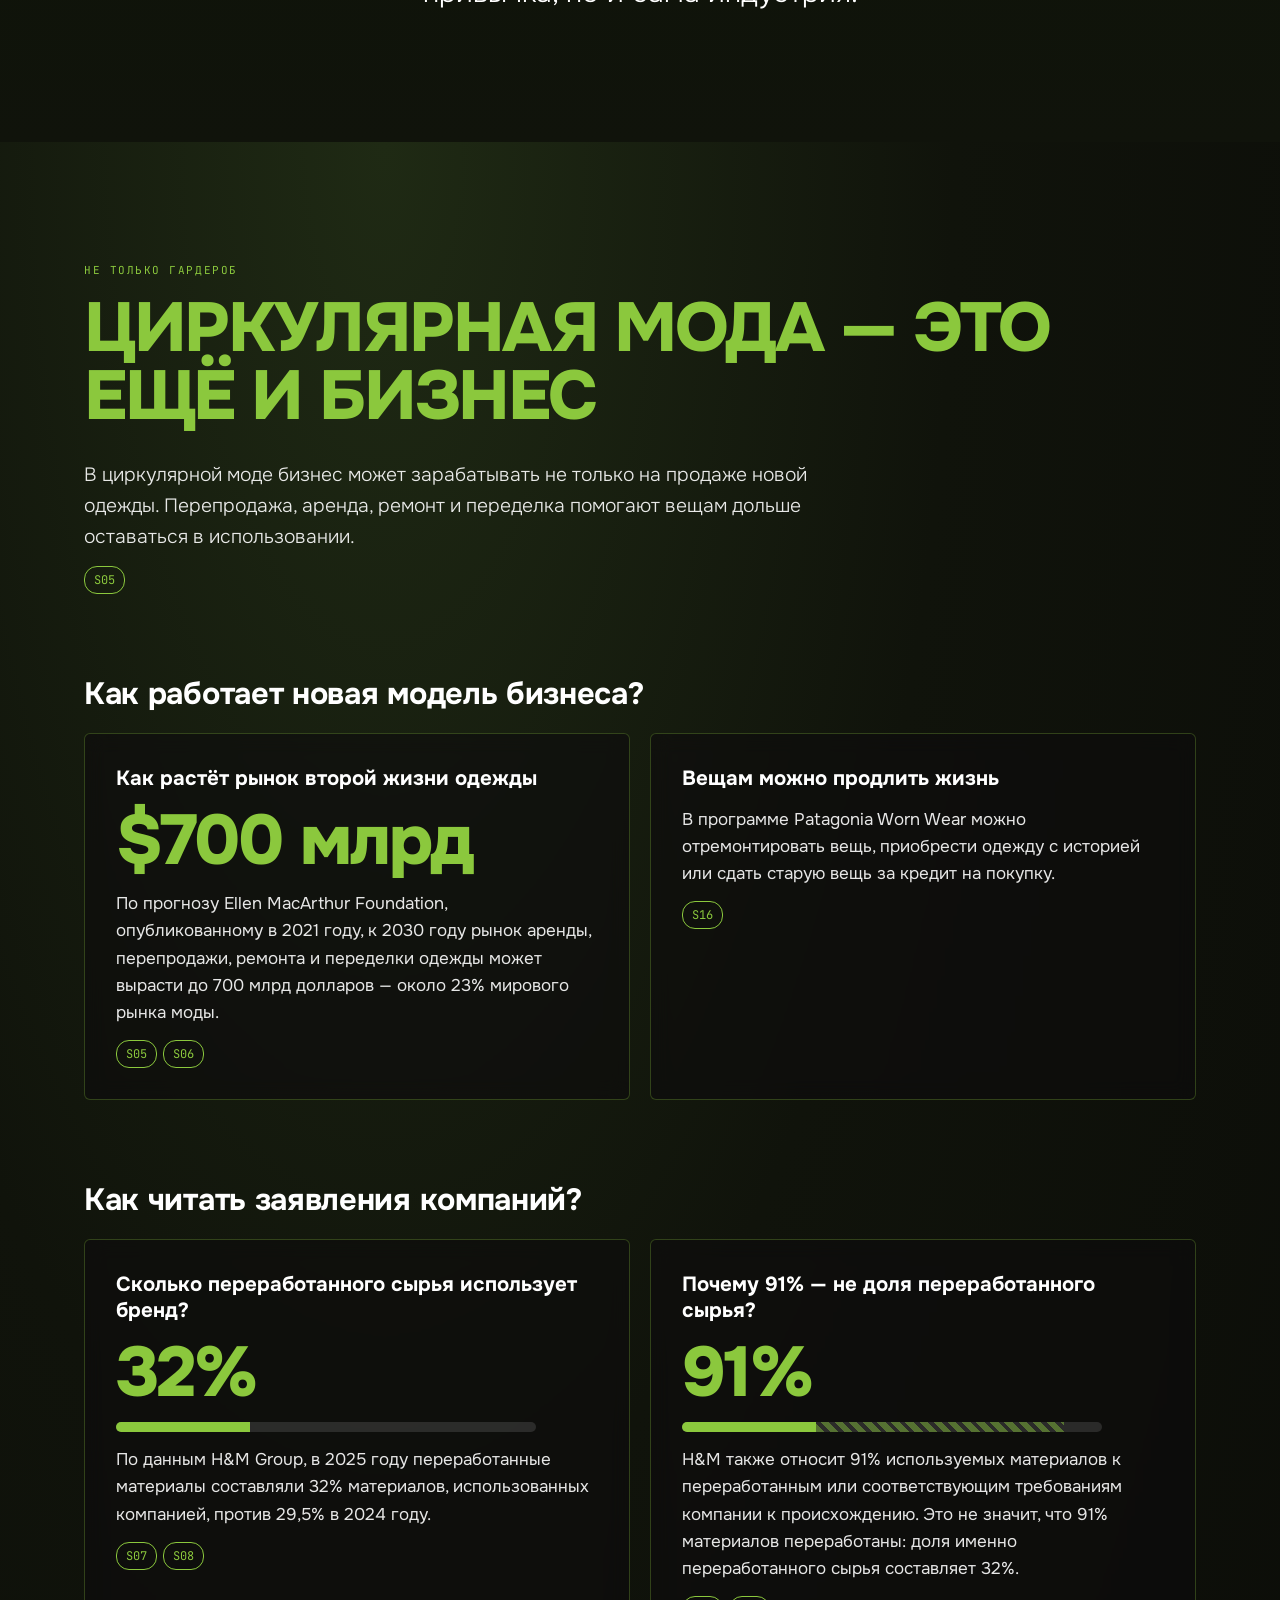
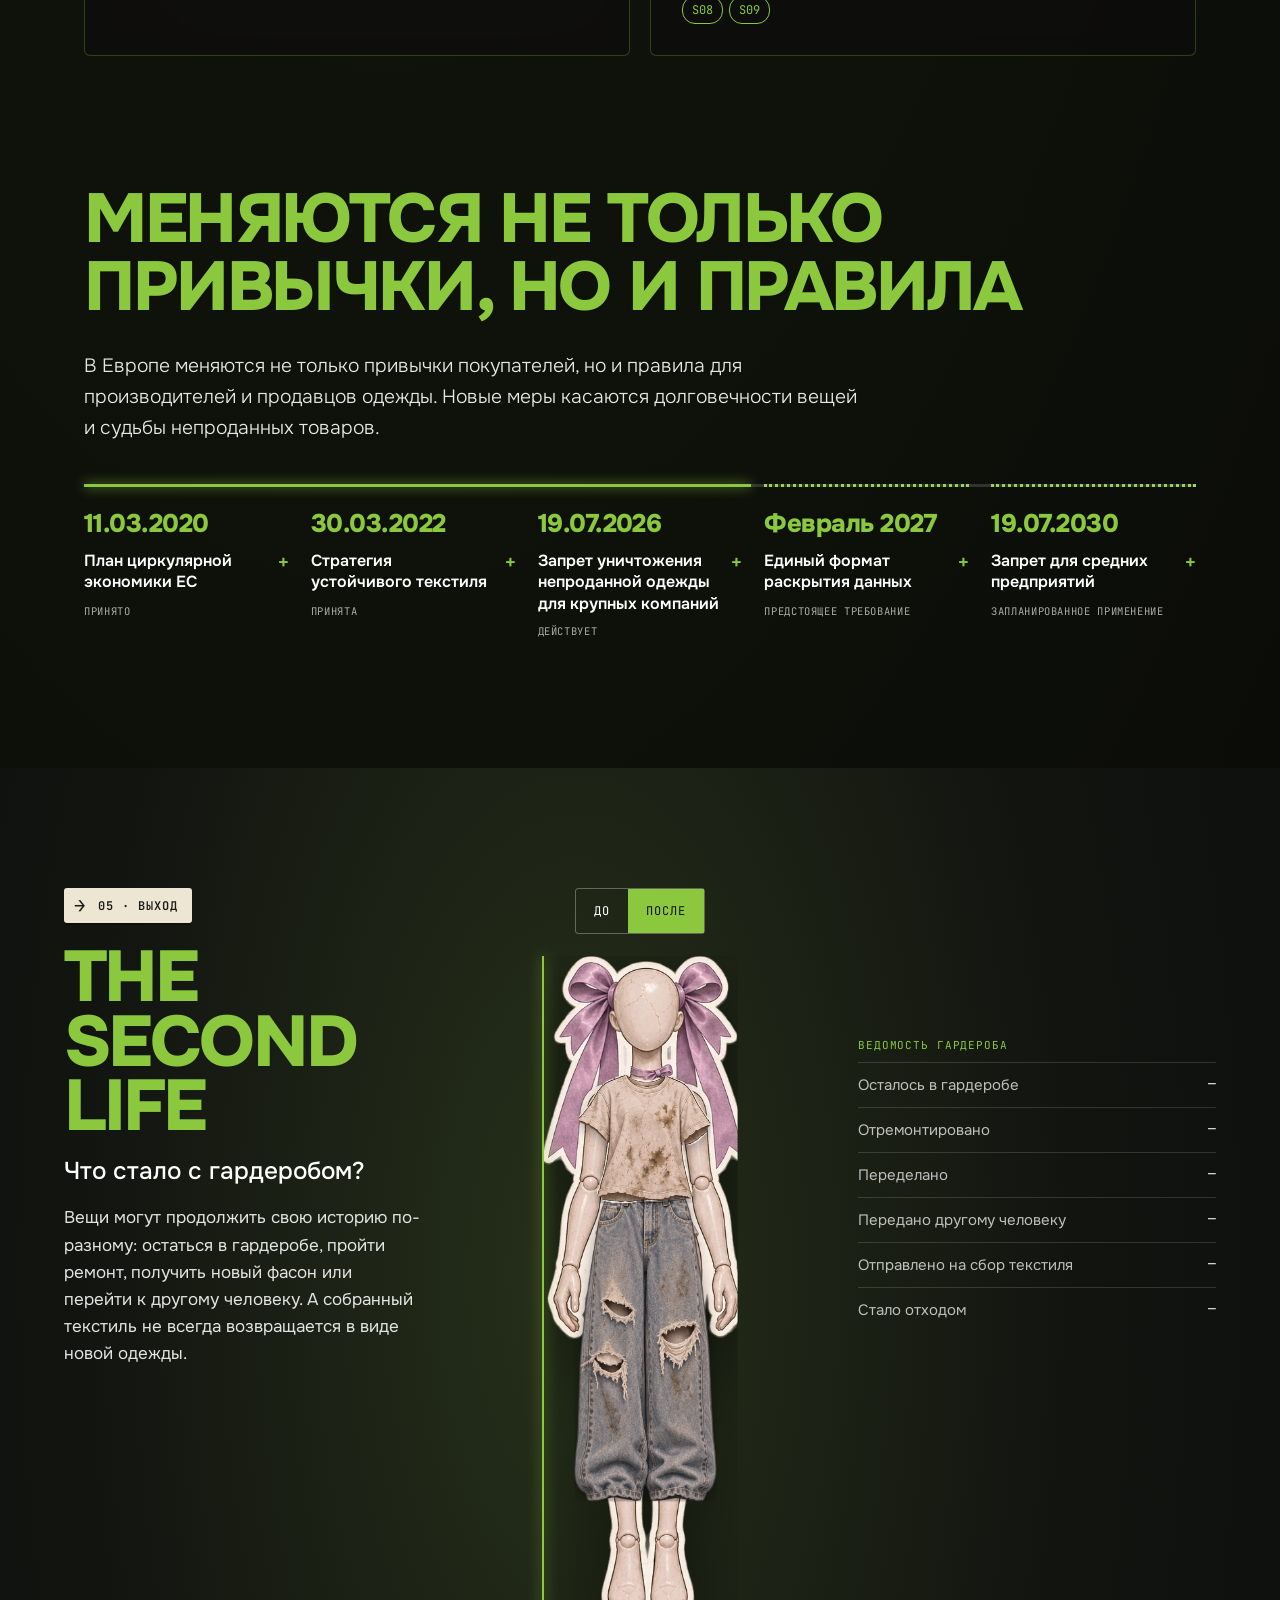
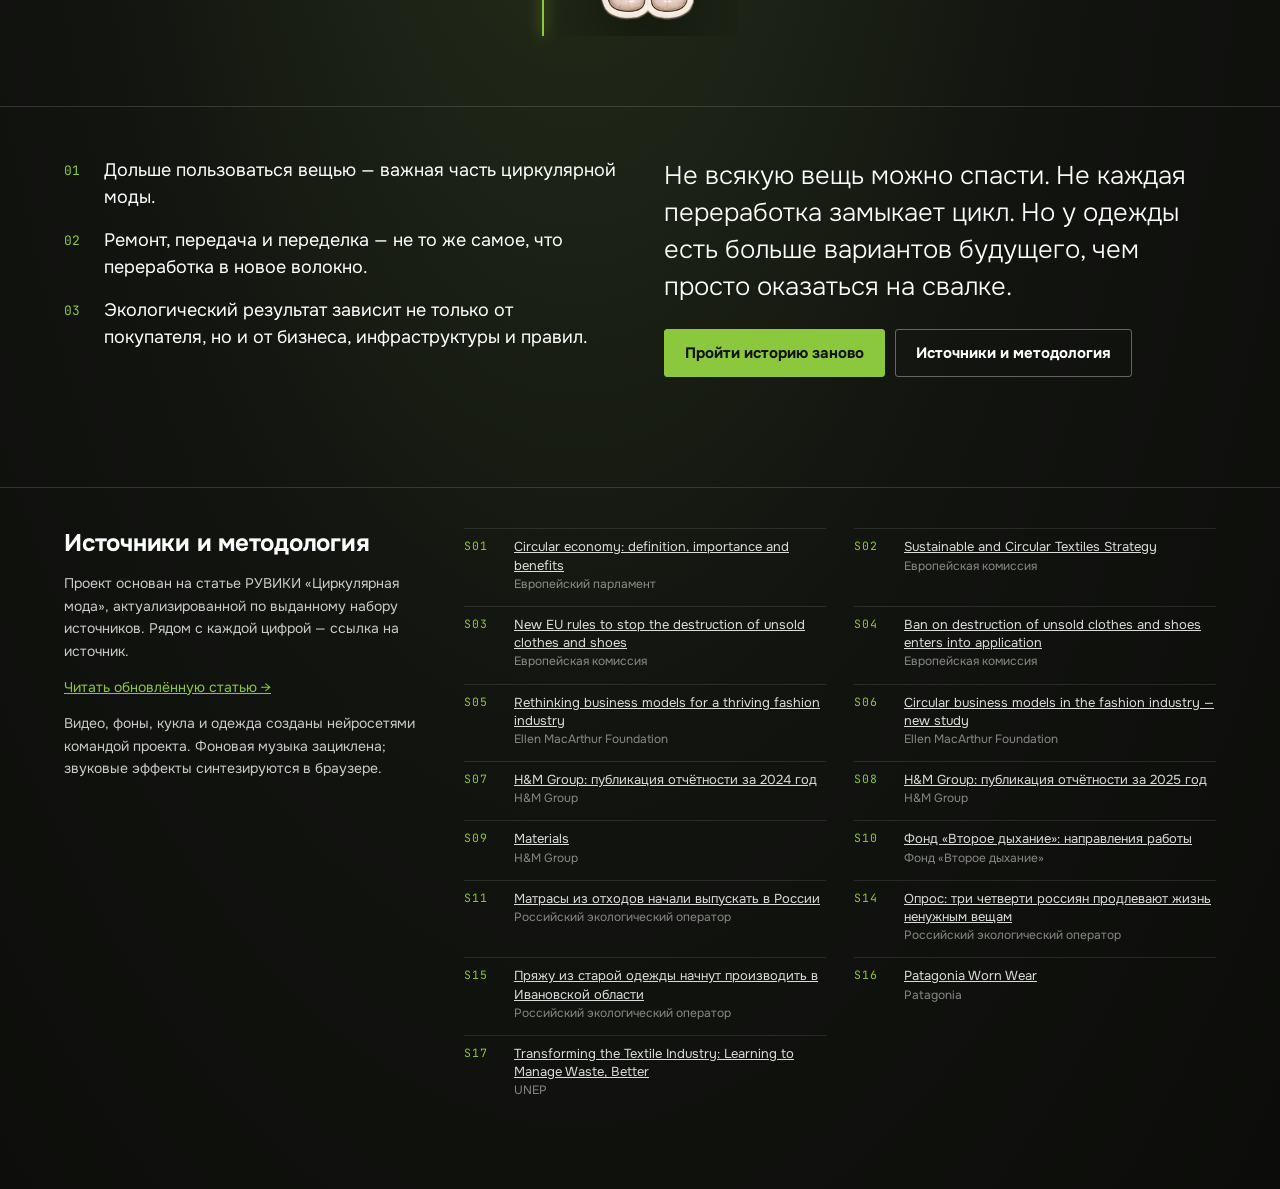
==== commit 48d9ed58: "исправка звука" ====
--- a/index.html
+++ b/index.html
@@ -4,11 +4,12 @@
 <meta charset="utf-8">
 <meta name="viewport" content="width=device-width, initial-scale=1">
 <title>PICK ME AGAIN — интерактивная история о циркулярной моде</title>
+<link rel="icon" type="image/png" sizes="any" href="assets/favicon.png?v=293d0399ef">
 <meta name="description" content="Интерактивная история о циркулярной моде: что случается с одеждой после того, как мы перестаём её носить.">
 <link rel="preconnect" href="https://fonts.googleapis.com">
 <link rel="preconnect" href="https://fonts.gstatic.com" crossorigin>
 <link href="https://fonts.googleapis.com/css2?family=Onest:wght@300;400;500;600;700;800&family=JetBrains+Mono:wght@400;600&display=swap" rel="stylesheet">
-<link rel="stylesheet" href="styles.css?v=de92298a95">
+<link rel="stylesheet" href="styles.css?v=9a98c7ad96">
 </head>
 <body>
 
@@ -43,6 +44,8 @@
   <button class="srcpop__close" id="srcPopClose" aria-label="Закрыть">×</button>
 </div>
 
+<audio id="ambientAudio" src="assets/audio/ambient-loop.mp3" loop preload="none" hidden></audio>
+
 <main>
 
 <!-- 00 ПРОЛОГ -->
@@ -333,13 +336,13 @@
       <h3>Источники и методология</h3>
       <p>Проект основан на статье РУВИКИ «Циркулярная мода», актуализированной по выданному набору источников. Рядом с каждой цифрой — ссылка на источник.</p>
       <p><a class="link" href="article.html" target="_blank" rel="noopener">Читать обновлённую статью →</a></p>
-      <p class="dim small">Видео, фоны, кукла и одежда созданы нейросетями командой проекта. Звук синтезируется в браузере.</p>
+      <p class="dim small">Видео, фоны, кукла и одежда созданы нейросетями командой проекта. Фоновая музыка зациклена; звуковые эффекты синтезируются в браузере.</p>
     </div>
     <ol class="src-list" id="srcList"></ol>
   </div>
 </section>
 
 </main>
-<script src="script.js?v=ad2087e850"></script>
+<script src="script.js?v=02316705fe"></script>
 </body>
 </html>
--- a/styles.css
+++ b/styles.css
@@ -148,7 +148,7 @@
 .container:hover{box-shadow:0 0 60px color-mix(in srgb,var(--acc) 30%,transparent)}
 .container__icon{width:100px;color:var(--acc)}
 .container__icon .lid{transform-origin:102px 34px;transition:transform .6s cubic-bezier(.3,1.5,.5,1)}
-.container[aria-expanded="true"] .container__icon .lid{transform:rotate(-28deg) translate(-4px,-10px)}
+.container[aria-expanded="true"] .container__icon .lid{transform:translateY(-32.484px) rotate(-28deg) translate(-4px,-10px)}
 .container__label{font-size:18px;font-weight:700}
 .container .mono{font-size:10.5px}
 /* WORKSHOP */
